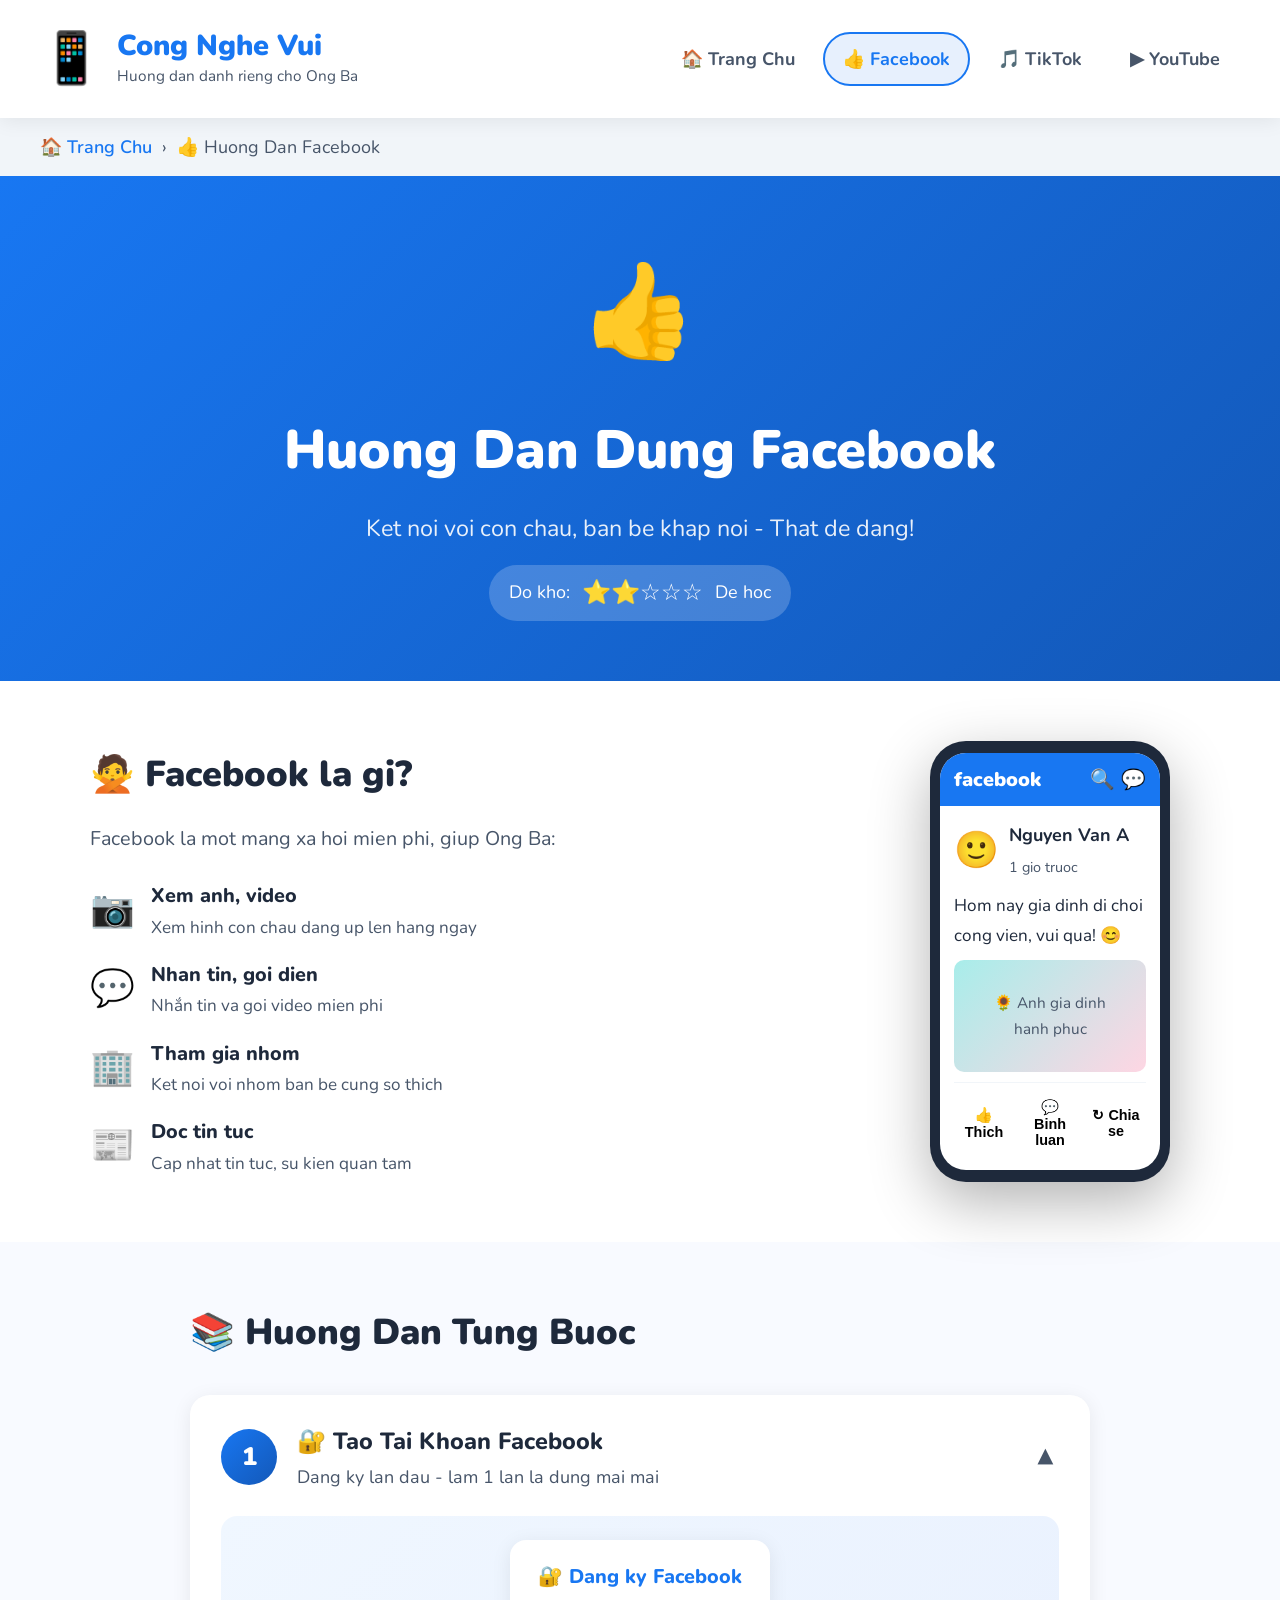
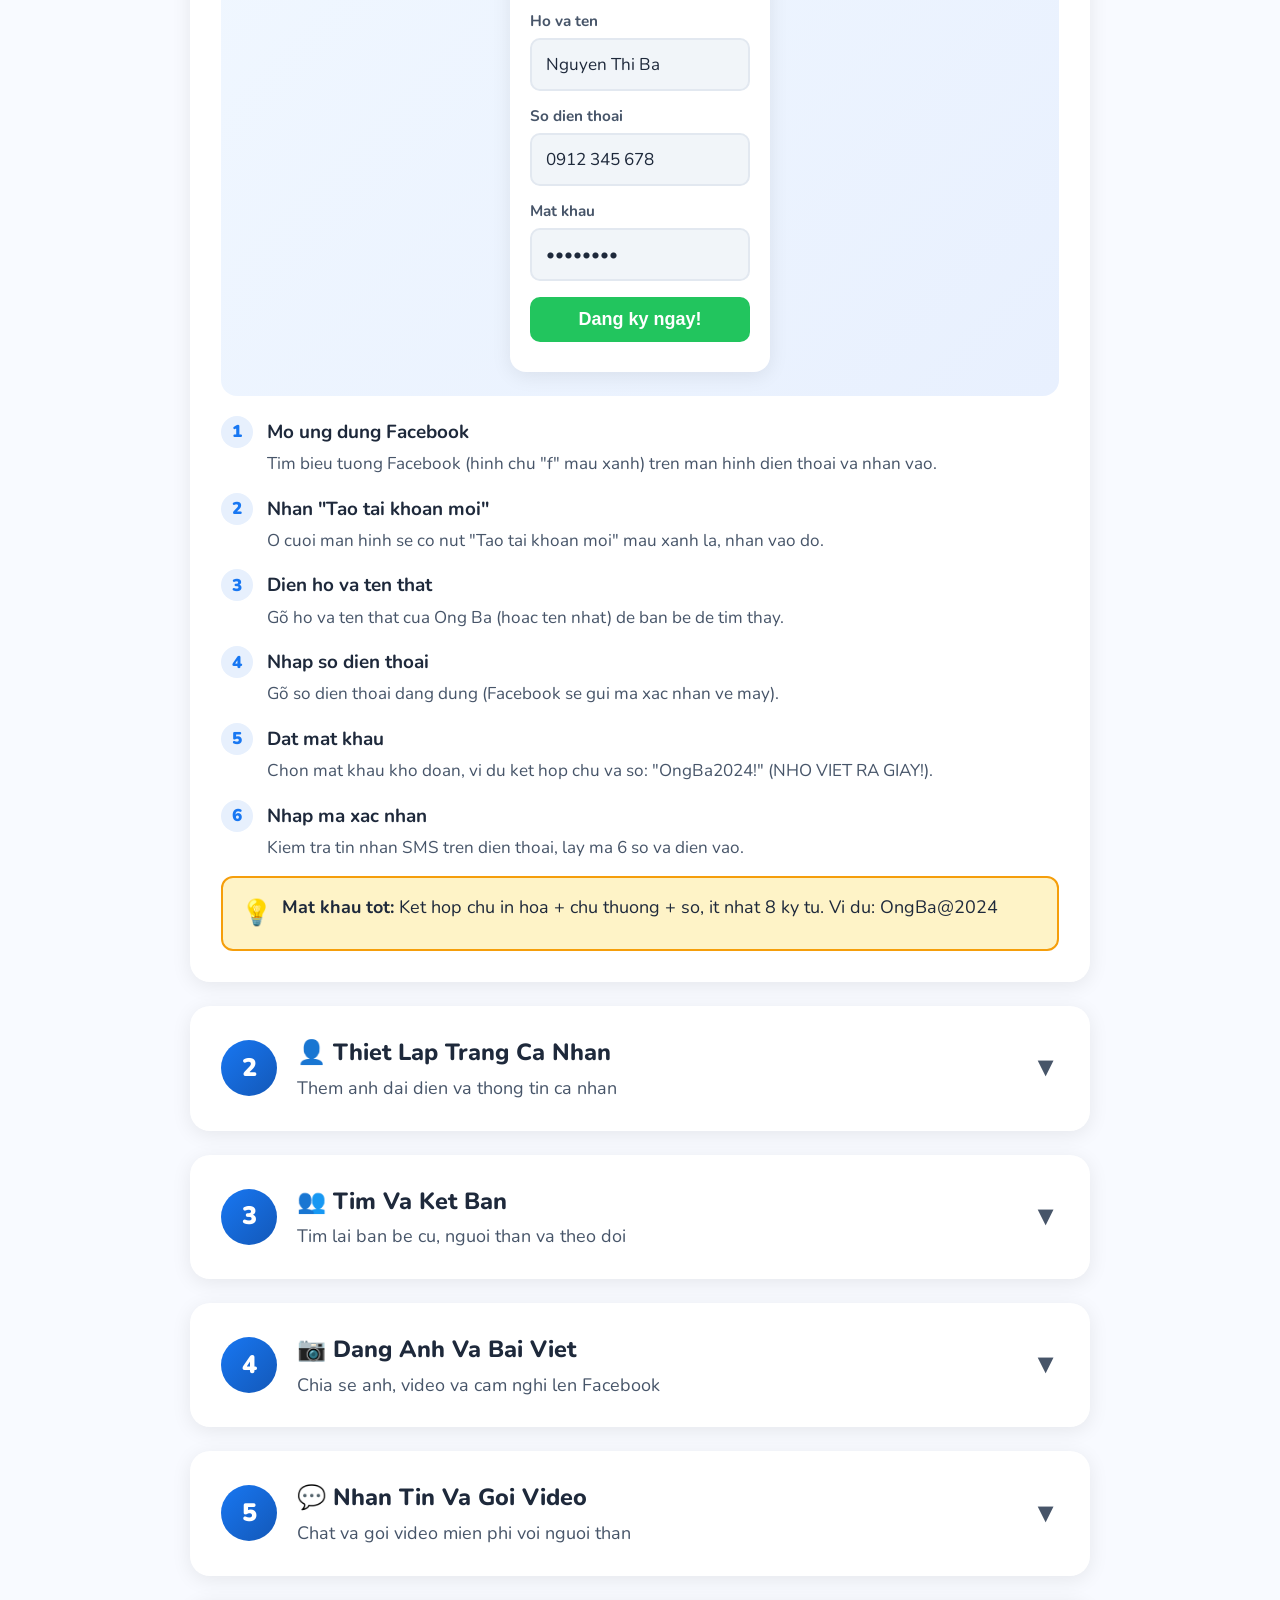
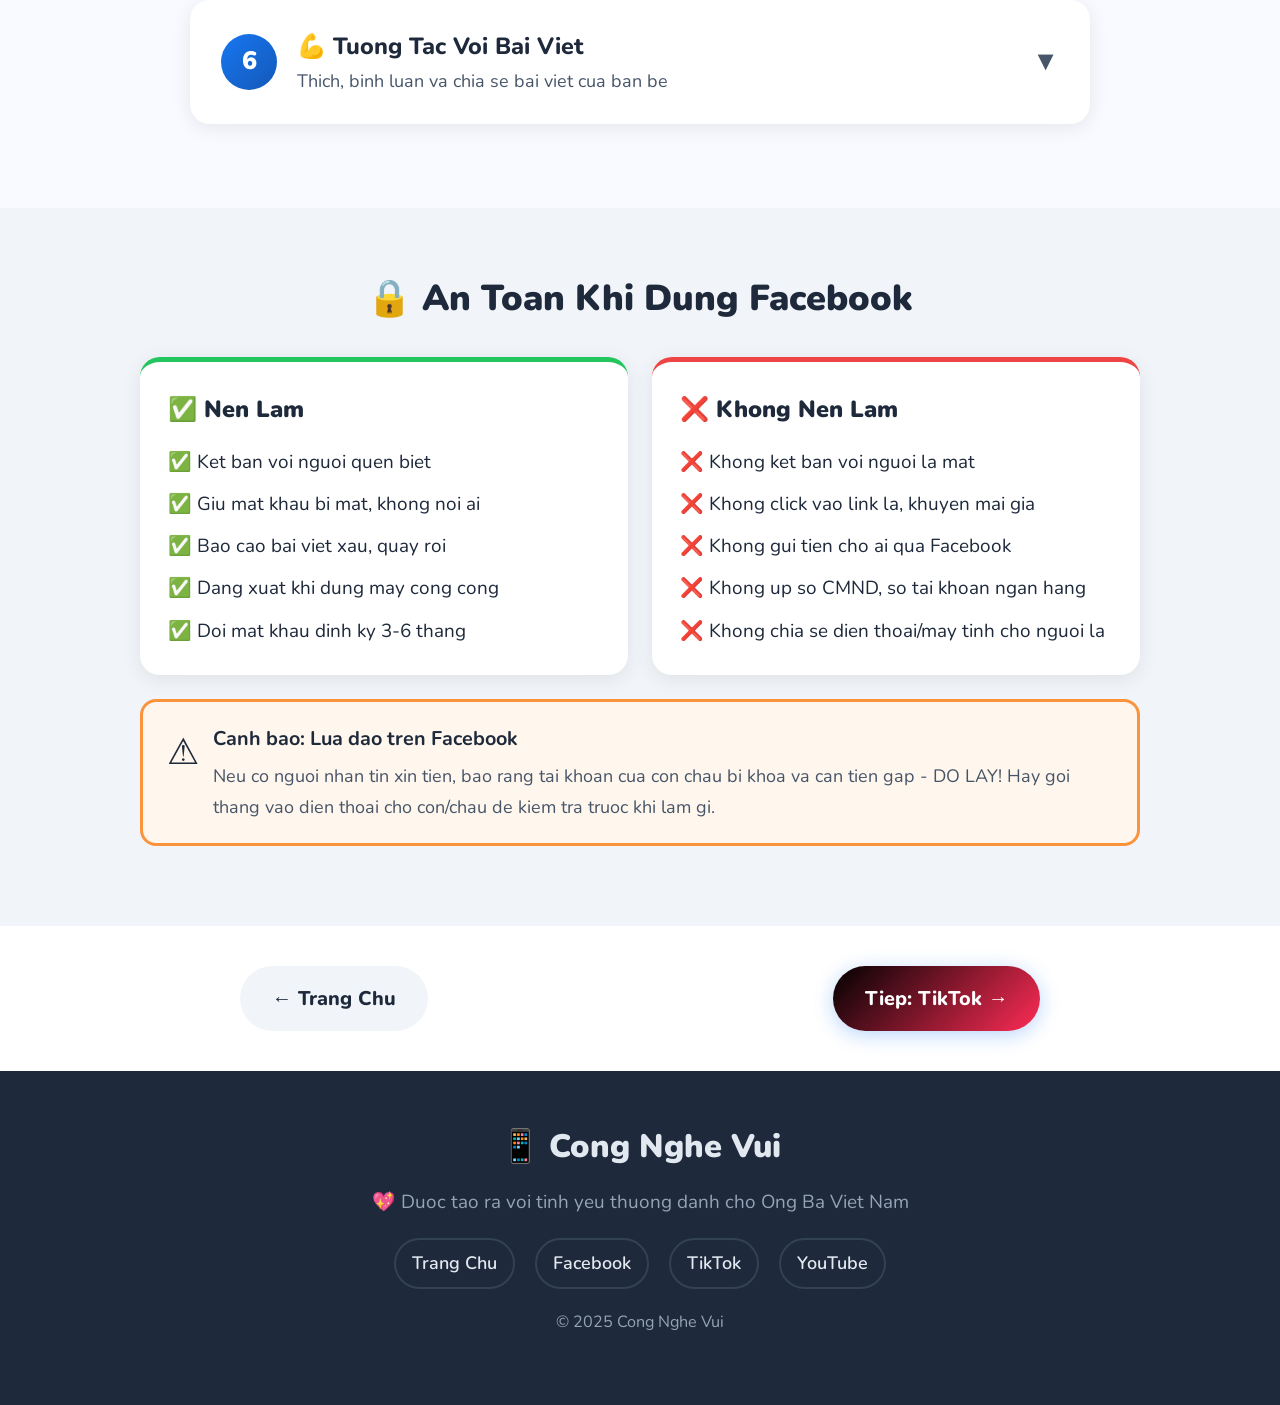
==== facebook.html @ 2bd1a971 "first commit" ====
﻿<!DOCTYPE html>
<html lang="vi">
<head>
    <meta charset="UTF-8">
    <meta name="viewport" content="width=device-width, initial-scale=1.0, maximum-scale=5.0"><meta name="theme-color" content="#1877f2"><meta name="apple-mobile-web-app-capable" content="yes"><meta name="apple-mobile-web-app-status-bar-style" content="default"><meta name="format-detection" content="telephone=no">
    <title>Huong Dan Facebook - Cong Nghe Vui</title>
    <link rel="stylesheet" href="css/style.css"><link rel="stylesheet" href="css/mobile.css">
    <link rel="stylesheet" href="css/facebook.css">
    <link href="https://fonts.googleapis.com/css2?family=Nunito:wght@400;600;700;800;900&display=swap" rel="stylesheet">
</head>
<body>
<header class="main-header">
    <div class="header-inner">
        <div class="logo-area">
            <span class="logo-icon">&#128241;</span>
            <div class="logo-text"><h1>Cong Nghe Vui</h1><p>Huong dan danh rieng cho Ong Ba</p></div>
        </div>
        <nav class="top-nav">
            <a href="index.html" class="nav-link">&#127968; Trang Chu</a>
            <a href="facebook.html" class="nav-link active nav-fb">&#128077; Facebook</a>
            <a href="tiktok.html" class="nav-link nav-tt">&#127925; TikTok</a>
            <a href="youtube.html" class="nav-link nav-yt">&#9654; YouTube</a>
        </nav>
    </div>
</header>

<div class="breadcrumb">
    <div class="breadcrumb-inner">
        <a href="index.html">&#127968; Trang Chu</a>
        <span>&#8250;</span>
        <span>&#128077; Huong Dan Facebook</span>
    </div>
</div>

<div class="page-header fb-header">
    <div class="page-header-inner">
        <span class="page-icon">&#128077;</span>
        <h1>Huong Dan Dung Facebook</h1>
        <p>Ket noi voi con chau, ban be khap noi - That de dang!</p>
        <div class="difficulty-bar">
            <span>Do kho:</span>
            <div class="stars">&#11088;&#11088;&#9734;&#9734;&#9734;</div>
            <span>De hoc</span>
        </div>
    </div>
</div>

<!-- FB INTRO -->
<section class="fb-intro">
    <div class="intro-inner">
        <div class="intro-text">
            <h2>&#128581; Facebook la gi?</h2>
            <p>Facebook la mot mang xa hoi mien phi, giup Ong Ba:</p>
            <div class="intro-benefits">
                <div class="benefit-item"><span>&#128247;</span><div><strong>Xem anh, video</strong><p>Xem hinh con chau dang up len hang ngay</p></div></div>
                <div class="benefit-item"><span>&#128172;</span><div><strong>Nhan tin, goi dien</strong><p>Nhắn tin va goi video mien phi</p></div></div>
                <div class="benefit-item"><span>&#127970;</span><div><strong>Tham gia nhom</strong><p>Ket noi voi nhom ban be cung so thich</p></div></div>
                <div class="benefit-item"><span>&#128240;</span><div><strong>Doc tin tuc</strong><p>Cap nhat tin tuc, su kien quan tam</p></div></div>
            </div>
        </div>
        <div class="intro-phone">
            <div class="fb-phone-demo">
                <div class="fb-screen">
                    <div class="fb-topbar"><span>facebook</span><span>&#128269; &#128172;</span></div>
                    <div class="fb-post">
                        <div class="fb-post-header">
                            <div class="fb-avatar">&#128578;</div>
                            <div><strong>Nguyen Van A</strong><br><small>1 gio truoc</small></div>
                        </div>
                        <p class="fb-post-text">Hom nay gia dinh di choi cong vien, vui qua! &#128522;</p>
                        <div class="fb-post-img">&#127803; Anh gia dinh hanh phuc</div>
                        <div class="fb-post-actions">
                            <button class="fb-like-btn" onclick="this.classList.toggle('liked')">&#128077; Thich</button>
                            <button class="fb-comment-btn">&#128172; Binh luan</button>
                            <button class="fb-share-btn">&#8635; Chia se</button>
                        </div>
                    </div>
                </div>
            </div>
        </div>
    </div>
</section>

<!-- STEPS -->
<section class="steps-section" style="background:#f8faff;">
    <div class="inner">
        <h2>&#128218; Huong Dan Tung Buoc</h2>

        <!-- STEP 1 -->
        <div class="step-block" id="fb-step-1">
            <div class="step-header">
                <div class="step-num-circle" style="background:linear-gradient(135deg,#1877f2,#1358b8)">1</div>
                <div class="step-header-text">
                    <strong>&#128272; Tao Tai Khoan Facebook</strong>
                    <span>Dang ky lan dau - lam 1 lan la dung mai mai</span>
                </div>
                <div class="step-toggle">&#9660;</div>
            </div>
            <div class="step-body">
                <div class="demo-area">
                    <div class="fb-form-demo">
                        <div class="form-demo-title">&#128272; Dang ky Facebook</div>
                        <div class="form-field-demo" id="demo-name">
                            <label>Ho va ten</label>
                            <div class="field-input" onclick="animateField('demo-name')">Nguyen Thi Ba</div>
                        </div>
                        <div class="form-field-demo" id="demo-phone">
                            <label>So dien thoai</label>
                            <div class="field-input" onclick="animateField('demo-phone')">0912 345 678</div>
                        </div>
                        <div class="form-field-demo" id="demo-pass">
                            <label>Mat khau</label>
                            <div class="field-input" onclick="animateField('demo-pass')">••••••••</div>
                        </div>
                        <button class="fb-register-btn" onclick="demoRegister()">Dang ky ngay!</button>
                        <div class="form-result" id="form-result"></div>
                    </div>
                </div>
                <div class="substep"><div class="substep-num">1</div><div class="substep-text"><strong>Mo ung dung Facebook</strong><span>Tim bieu tuong Facebook (hinh chu "f" mau xanh) tren man hinh dien thoai va nhan vao.</span></div></div>
                <div class="substep"><div class="substep-num">2</div><div class="substep-text"><strong>Nhan "Tao tai khoan moi"</strong><span>O cuoi man hinh se co nut "Tao tai khoan moi" mau xanh la, nhan vao do.</span></div></div>
                <div class="substep"><div class="substep-num">3</div><div class="substep-text"><strong>Dien ho va ten that</strong><span>Gõ ho va ten that cua Ong Ba (hoac ten nhat) de ban be de tim thay.</span></div></div>
                <div class="substep"><div class="substep-num">4</div><div class="substep-text"><strong>Nhap so dien thoai</strong><span>Gõ so dien thoai dang dung (Facebook se gui ma xac nhan ve may).</span></div></div>
                <div class="substep"><div class="substep-num">5</div><div class="substep-text"><strong>Dat mat khau</strong><span>Chon mat khau kho doan, vi du ket hop chu va so: "OngBa2024!" (NHO VIET RA GIAY!).</span></div></div>
                <div class="substep"><div class="substep-num">6</div><div class="substep-text"><strong>Nhap ma xac nhan</strong><span>Kiem tra tin nhan SMS tren dien thoai, lay ma 6 so va dien vao.</span></div></div>
                <div class="demo-tip"><div class="demo-tip-icon">&#128161;</div><div><strong>Mat khau tot:</strong> Ket hop chu in hoa + chu thuong + so, it nhat 8 ky tu. Vi du: OngBa@2024</div></div>
            </div>
        </div>

        <!-- STEP 2 -->
        <div class="step-block" id="fb-step-2">
            <div class="step-header">
                <div class="step-num-circle" style="background:linear-gradient(135deg,#1877f2,#1358b8)">2</div>
                <div class="step-header-text">
                    <strong>&#128100; Thiet Lap Trang Ca Nhan</strong>
                    <span>Them anh dai dien va thong tin ca nhan</span>
                </div>
                <div class="step-toggle">&#9660;</div>
            </div>
            <div class="step-body">
                <div class="demo-area">
                    <div class="profile-demo">
                        <div class="profile-cover">&#127803; Anh bia</div>
                        <div class="profile-avatar" onclick="demoAvatar()">
                            <div class="avatar-circle" id="avatar-circle">&#128100;</div>
                            <div class="avatar-edit">&#128247; Sua anh</div>
                        </div>
                        <div class="profile-name">Nguyen Thi Ba</div>
                        <div class="profile-info">Sai Gon, Viet Nam &#128205;</div>
                        <div class="profile-edit-btn" onclick="demoEditProfile()">&#9999; Chinh sua trang ca nhan</div>
                    </div>
                </div>
                <div class="substep"><div class="substep-num">1</div><div class="substep-text"><strong>Vao trang ca nhan</strong><span>Nhan vao anh dai dien nho o goc tren man hinh hoac nhan vao "Trang ca nhan".</span></div></div>
                <div class="substep"><div class="substep-num">2</div><div class="substep-text"><strong>Them anh dai dien</strong><span>Nhan vao vong tron anh o giua man hinh, chon "Chinh sua anh dai dien" roi chon anh de up len.</span></div></div>
                <div class="substep"><div class="substep-num">3</div><div class="substep-text"><strong>Dien thong tin ca nhan</strong><span>Nhan "Chinh sua trang ca nhan" de them: que quan, nghe nghiep, truong hoc.</span></div></div>
                <div class="substep"><div class="substep-num">4</div><div class="substep-text"><strong>Kiem tra thiet lap quyen rieng tu</strong><span>Dat cai dat "Ai co the xem bai viet" thanh "Ban be" de an toan hon.</span></div></div>
                <div class="demo-tip"><div class="demo-tip-icon">&#128247;</div><div><strong>Chon anh dep:</strong> Chup anh mat nhin thang, ro rang, khong bi mo. Anh chan dung (khuon mat ro) la tot nhat!</div></div>
            </div>
        </div>

        <!-- STEP 3 -->
        <div class="step-block" id="fb-step-3">
            <div class="step-header">
                <div class="step-num-circle" style="background:linear-gradient(135deg,#1877f2,#1358b8)">3</div>
                <div class="step-header-text">
                    <strong>&#128101; Tim Va Ket Ban</strong>
                    <span>Tim lai ban be cu, nguoi than va theo doi</span>
                </div>
                <div class="step-toggle">&#9660;</div>
            </div>
            <div class="step-body">
                <div class="demo-area">
                    <div class="search-demo">
                        <div class="search-demo-bar">
                            <span>&#128269;</span>
                            <input type="text" placeholder="Tim ban be..." id="search-demo-input" oninput="liveSearch(this.value)">
                        </div>
                        <div class="search-results" id="search-results"></div>
                    </div>
                </div>
                <div class="substep"><div class="substep-num">1</div><div class="substep-text"><strong>Nhan vao bieu tuong tim kiem</strong><span>Nhan vao bieu tuong kinh lup (&#128269;) o thanh phia tren hoac o cuoi man hinh.</span></div></div>
                <div class="substep"><div class="substep-num">2</div><div class="substep-text"><strong>Gõ ten nguoi muon tim</strong><span>Gõ ho ten day du cua nguoi muon ket ban. Vi du: "Nguyen Van An".</span></div></div>
                <div class="substep"><div class="substep-num">3</div><div class="substep-text"><strong>Chon dung nguoi</strong><span>Xem anh dai dien va thong tin de chac la dung nguoi, roi nhan vao ten ho.</span></div></div>
                <div class="substep"><div class="substep-num">4</div><div class="substep-text"><strong>Nhan "Them ban"</strong><span>Nhan vao nut "Them ban" mau xanh. Doi nguoi kia chap nhan la thanh ban!</span></div></div>
                <div class="demo-tip"><div class="demo-tip-icon">&#128101;</div><div><strong>Facebook tu dong goi y:</strong> Muc "Nhung nguoi ban co the biet" se goi y ban be chung. Ong Ba cu nhan "Them ban" cho nhung nguoi quen!</div></div>
            </div>
        </div>

        <!-- STEP 4 -->
        <div class="step-block" id="fb-step-4">
            <div class="step-header">
                <div class="step-num-circle" style="background:linear-gradient(135deg,#1877f2,#1358b8)">4</div>
                <div class="step-header-text">
                    <strong>&#128247; Dang Anh Va Bai Viet</strong>
                    <span>Chia se anh, video va cam nghi len Facebook</span>
                </div>
                <div class="step-toggle">&#9660;</div>
            </div>
            <div class="step-body">
                <div class="demo-area">
                    <div class="post-demo-area">
                        <div class="post-input-demo">
                            <div class="poster-avatar">&#128578;</div>
                            <input type="text" placeholder="Ong Ba dang nghi gi?" id="post-input" style="flex:1;border:2px solid #e2e8f0;border-radius:30px;padding:12px 20px;font-size:1rem;font-family:inherit">
                        </div>
                        <div class="post-options">
                            <button class="post-opt photo-opt" onclick="demoPhoto()">&#128247; Anh/Video</button>
                            <button class="post-opt feeling-opt" onclick="demoFeeling()">&#128512; Cam xuc</button>
                        </div>
                        <button class="post-submit-btn" onclick="demoPost()">&#128228; Dang Bai</button>
                        <div id="post-demo-result"></div>
                    </div>
                </div>
                <div class="substep"><div class="substep-num">1</div><div class="substep-text"><strong>Nhan vao o "Dang nghi gi?"</strong><span>O trang chu Facebook, co o tron o tren cung, nhan vao do de tao bai viet.</span></div></div>
                <div class="substep"><div class="substep-num">2</div><div class="substep-text"><strong>Viet noi dung</strong><span>Gõ nhung gi muon chia se: cam nhan, cau hoi, loi chuc mung...</span></div></div>
                <div class="substep"><div class="substep-num">3</div><div class="substep-text"><strong>Them anh (tuy chon)</strong><span>Nhan vao bieu tuong may anh xanh la de chon anh tu thu vien dien thoai.</span></div></div>
                <div class="substep"><div class="substep-num">4</div><div class="substep-text"><strong>Chon "Chia se voi..."</strong><span>Chon "Ban be" de moi chi ban be thay, hoac "Cong khai" de tat ca moi nguoi thay.</span></div></div>
                <div class="substep"><div class="substep-num">5</div><div class="substep-text"><strong>Nhan "Dang"</strong><span>Nhan nut "Dang" mau xanh la. Bai viet se hien len tran cua Ong Ba va ban be!</span></div></div>
                <div class="demo-tip"><div class="demo-tip-icon">&#128161;</div><div><strong>Meo hay:</strong> Ong Ba co the them cam xuc (vui, hanh phuc, buon...) de bai viet them sinh dong. Nhan vao mat cuoi (&#128512;) de chon!</div></div>
            </div>
        </div>

        <!-- STEP 5 -->
        <div class="step-block" id="fb-step-5">
            <div class="step-header">
                <div class="step-num-circle" style="background:linear-gradient(135deg,#1877f2,#1358b8)">5</div>
                <div class="step-header-text">
                    <strong>&#128172; Nhan Tin Va Goi Video</strong>
                    <span>Chat va goi video mien phi voi nguoi than</span>
                </div>
                <div class="step-toggle">&#9660;</div>
            </div>
            <div class="step-body">
                <div class="demo-area">
                    <div class="messenger-demo">
                        <div class="msg-header">&#128172; Messenger</div>
                        <div class="msg-list">
                            <div class="msg-item" onclick="openChat()">
                                <div class="msg-avatar">&#128578;</div>
                                <div class="msg-info"><strong>Con gai - Lan</strong><span>Xin chao Ba oi!</span></div>
                                <div class="msg-badge">1</div>
                            </div>
                            <div class="msg-item" onclick="openChat()">
                                <div class="msg-avatar">&#128526;</div>
                                <div class="msg-info"><strong>Chau - Minh</strong><span>Chau cam on Ba!</span></div>
                            </div>
                        </div>
                        <div class="chat-demo" id="chat-demo" style="display:none">
                            <div class="chat-header">
                                <button onclick="closeChat()" style="background:none;border:none;font-size:1.2rem;cursor:pointer">&#8592;</button>
                                <strong>Con gai - Lan</strong>
                                <div class="chat-actions">
                                    <button onclick="showCallAnim()" title="Goi thoai">&#128222;</button>
                                    <button onclick="showVideoCallAnim()" title="Goi video">&#128249;</button>
                                </div>
                            </div>
                            <div class="chat-messages" id="chat-msgs">
                                <div class="bubble incoming">Con chao Ba! Ba khoe khong? &#128522;</div>
                                <div class="bubble outgoing">Ba khoe lam, con co! &#128077;</div>
                            </div>
                            <div class="chat-input">
                                <input type="text" placeholder="Nhan tin..." id="chat-input-box">
                                <button onclick="sendMsg()" class="send-btn">&#128228;</button>
                            </div>
                        </div>
                        <div class="call-overlay" id="call-overlay" style="display:none">
                            <div class="call-anim-circle"></div>
                            <div class="caller-name">Con gai - Lan</div>
                            <div class="call-status" id="call-status">Dang goi...</div>
                            <button onclick="endCall()" class="end-call-btn">&#128222; Ket thuc</button>
                        </div>
                    </div>
                </div>
                <div class="substep"><div class="substep-num">1</div><div class="substep-text"><strong>Mo Messenger</strong><span>Nhan vao bieu tuong tin nhan (hinh bong bong) tren Facebook hoac mo app Messenger.</span></div></div>
                <div class="substep"><div class="substep-num">2</div><div class="substep-text"><strong>Chon nguoi can nhan tin</strong><span>Tim ten nguoi muon nhan tin trong danh sach roi nhan vao.</span></div></div>
                <div class="substep"><div class="substep-num">3</div><div class="substep-text"><strong>Gõ va gui tin nhan</strong><span>Nhan vao o "Nhan tin..." o duoi man hinh, gõ noi dung roi nhan nut gui (bieu tuong may bay giay).</span></div></div>
                <div class="substep"><div class="substep-num">4</div><div class="substep-text"><strong>Goi video</strong><span>Nhan vao bieu tuong may quay phim (&#128249;) o goc tren phai de bat dau cuoc goi video mien phi!</span></div></div>
                <div class="demo-tip"><div class="demo-tip-icon">&#128249;</div><div><strong>Goi video mien phi:</strong> Goi video qua Facebook/Messenger khong ton tien cuoc goi, chi can co wifi la duoc!</div></div>
            </div>
        </div>

        <!-- STEP 6 -->
        <div class="step-block" id="fb-step-6">
            <div class="step-header">
                <div class="step-num-circle" style="background:linear-gradient(135deg,#1877f2,#1358b8)">6</div>
                <div class="step-header-text">
                    <strong>&#128170; Tuong Tac Voi Bai Viet</strong>
                    <span>Thich, binh luan va chia se bai viet cua ban be</span>
                </div>
                <div class="step-toggle">&#9660;</div>
            </div>
            <div class="step-body">
                <div class="demo-area">
                    <div class="reaction-demo">
                        <div class="demo-post-card">
                            <div class="demo-post-header"><div class="dp-avatar">&#128578;</div><div><strong>Nguyen Van An</strong><br><small>Hom nay</small></div></div>
                            <p class="dp-text">Hom nay ba di tham vuon, hoa no dep qua! &#127803;&#127803;</p>
                            <div class="dp-actions">
                                <button class="dp-like" onclick="toggleLike(this)">&#128077; Thich</button>
                                <button class="dp-comment" onclick="showCommentBox()">&#128172; Binh luan</button>
                                <button class="dp-share">&#8635; Chia se</button>
                            </div>
                            <div class="comment-box" id="comment-box" style="display:none">
                                <input type="text" placeholder="Viet binh luan..." id="comment-input" style="flex:1;border:2px solid #e2e8f0;border-radius:20px;padding:8px 16px;font-size:0.95rem;width:100%;font-family:inherit">
                                <button onclick="submitComment()" style="margin-top:8px;background:#1877f2;color:white;border:none;padding:8px 20px;border-radius:20px;font-weight:700;cursor:pointer">Gui</button>
                                <div id="comment-result"></div>
                            </div>
                        </div>
                        <div class="reaction-btns">
                            <span>Nhan va giu nut Thich de chon cam xuc:</span>
                            <div class="reaction-list">
                                <button class="react-btn" onclick="showReact('&#128077; Thich')">&#128077;</button>
                                <button class="react-btn" onclick="showReact('&#10084; Yeu thich')">&#10084;</button>
                                <button class="react-btn" onclick="showReact('&#128514; Ha ha')">&#128514;</button>
                                <button class="react-btn" onclick="showReact('&#128562; Ngac nhien')">&#128562;</button>
                                <button class="react-btn" onclick="showReact('&#128532; Buon')">&#128532;</button>
                                <button class="react-btn" onclick="showReact('&#128544; Phan no')">&#128544;</button>
                            </div>
                            <div id="react-result"></div>
                        </div>
                    </div>
                </div>
                <div class="substep"><div class="substep-num">1</div><div class="substep-text"><strong>Nhan "Thich"</strong><span>Nhan vao nut "Thich" (&#128077;) o duoi bai viet de bay to cam xuc. Bai viet se hien them luot thich.</span></div></div>
                <div class="substep"><div class="substep-num">2</div><div class="substep-text"><strong>Nhan va giu de chon cam xuc</strong><span>Nhan VA GIU nut "Thich" khoang 1 giay, se hien 6 cam xuc de chon: Thich, Yeu, Ha ha, Ngac nhien, Buon, Phan no.</span></div></div>
                <div class="substep"><div class="substep-num">3</div><div class="substep-text"><strong>Viet binh luan</strong><span>Nhan vao "Binh luan" de viet suy nghi cua Ong Ba ve bai viet do.</span></div></div>
                <div class="substep"><div class="substep-num">4</div><div class="substep-text"><strong>Chia se bai viet</strong><span>Nhan "Chia se" de dang lai bai viet cua ban be len trang ca nhan cua Ong Ba.</span></div></div>
                <div class="demo-tip"><div class="demo-tip-icon">&#128161;</div><div><strong>Meo:</strong> Ong Ba co the dung bieu tuong cam xuc (&#128512;&#127802;&#128149;) thay vi gõ nhieu chu. Nhan vao bieu tuong mat cuoi ben cai o binh luan de chon!</div></div>
            </div>
        </div>

    </div>
</section>

<!-- SAFETY SECTION -->
<section class="safety-section">
    <div class="safety-inner">
        <h2>&#128274; An Toan Khi Dung Facebook</h2>
        <div class="safety-grid">
            <div class="safety-card good">
                <div class="safety-title">&#9989; Nen Lam</div>
                <ul>
                    <li>&#9989; Ket ban voi nguoi quen biet</li>
                    <li>&#9989; Giu mat khau bi mat, khong noi ai</li>
                    <li>&#9989; Bao cao bai viet xau, quay roi</li>
                    <li>&#9989; Dang xuat khi dung may cong cong</li>
                    <li>&#9989; Doi mat khau dinh ky 3-6 thang</li>
                </ul>
            </div>
            <div class="safety-card bad">
                <div class="safety-title">&#10060; Khong Nen Lam</div>
                <ul>
                    <li>&#10060; Khong ket ban voi nguoi la mat</li>
                    <li>&#10060; Khong click vao link la, khuyen mai gia</li>
                    <li>&#10060; Khong gui tien cho ai qua Facebook</li>
                    <li>&#10060; Khong up so CMND, so tai khoan ngan hang</li>
                    <li>&#10060; Khong chia se dien thoai/may tinh cho nguoi la</li>
                </ul>
            </div>
        </div>
        <div class="warn-box">
            <div class="warn-icon">&#9888;</div>
            <div class="warn-text">
                <strong>Canh bao: Lua dao tren Facebook</strong>
                <p>Neu co nguoi nhan tin xin tien, bao rang tai khoan cua con chau bi khoa va can tien gap - DO LAY! Hay goi thang vao dien thoai cho con/chau de kiem tra truoc khi lam gi.</p>
            </div>
        </div>
    </div>
</section>

<!-- NAVIGATION -->
<section class="nav-section">
    <div class="nav-section-inner">
        <a href="index.html" class="nav-prev">&#8592; Trang Chu</a>
        <a href="tiktok.html" class="nav-next tt-next">Tiep: TikTok &#8594;</a>
    </div>
</section>

<footer class="main-footer">
    <div class="footer-inner">
        <div class="footer-logo">&#128241; Cong Nghe Vui</div>
        <p>&#128150; Duoc tao ra voi tinh yeu thuong danh cho Ong Ba Viet Nam</p>
        <div class="footer-links">
            <a href="index.html">Trang Chu</a>
            <a href="facebook.html">Facebook</a>
            <a href="tiktok.html">TikTok</a>
            <a href="youtube.html">YouTube</a>
        </div>
        <p class="copy">&#169; 2025 Cong Nghe Vui</p>
    </div>
</footer>

<div class="back-to-top" onclick="window.scrollTo({top:0,behavior:'smooth'})" id="backTop">&#8679; Len Dau</div>

<script src="js/main.js"></script>
<script src="js/facebook.js"></script><script src="js/mobile.js"></script>
</body>
</html>
---- css/style.css ----
﻿/* ============================================
   CONG NGHE VUI - STYLE.CSS
   Font lon, don gian, than thien nguoi lon tuoi
   ============================================ */

*, *::before, *::after { box-sizing: border-box; margin: 0; padding: 0; }

:root {
  --fb: #1877f2; --fb-light: #e7f0fd; --fb-dark: #1358b8;
  --tt: #010101; --tt-pink: #fe2c55; --tt-light: #fff0f3; --tt-cyan: #25f4ee;
  --yt: #ff0000; --yt-light: #fff0f0; --yt-dark: #cc0000;
  --green: #22c55e; --orange: #f97316; --purple: #8b5cf6;
  --bg: #f8faff; --white: #ffffff; --gray: #f1f5f9;
  --text: #1e293b; --text2: #475569; --text3: #94a3b8;
  --radius: 20px; --radius-lg: 32px;
  --shadow: 0 4px 20px rgba(0,0,0,0.08);
  --shadow-lg: 0 8px 40px rgba(0,0,0,0.15);
  --transition: all 0.3s cubic-bezier(0.4,0,0.2,1);
}

html { scroll-behavior: smooth; font-size: 18px; }

body {
  font-family: 'Nunito', 'Segoe UI', Arial, sans-serif;
  background: var(--bg);
  color: var(--text);
  line-height: 1.7;
  overflow-x: hidden;
}

/* ===== SCROLLBAR ===== */
::-webkit-scrollbar { width: 10px; }
::-webkit-scrollbar-track { background: #f1f5f9; }
::-webkit-scrollbar-thumb { background: #94a3b8; border-radius: 5px; }

/* ===== HEADER ===== */
.main-header {
  background: var(--white);
  box-shadow: 0 2px 20px rgba(0,0,0,0.08);
  position: sticky; top: 0; z-index: 100;
  padding: 0 24px;
}
.header-inner {
  max-width: 1200px; margin: 0 auto;
  display: flex; align-items: center; justify-content: space-between;
  padding: 16px 0;
}
.logo-area { display: flex; align-items: center; gap: 14px; }
.logo-icon { font-size: 2.8rem; }
.logo-text h1 { font-size: 1.6rem; font-weight: 900; color: var(--fb); line-height: 1.2; }
.logo-text p { font-size: 0.85rem; color: var(--text2); }
.top-nav { display: flex; gap: 8px; flex-wrap: wrap; }
.nav-link {
  padding: 10px 18px; border-radius: 50px; font-size: 1rem;
  font-weight: 700; text-decoration: none; color: var(--text2);
  transition: var(--transition); white-space: nowrap;
  border: 2px solid transparent;
}
.nav-link:hover, .nav-link.active {
  background: var(--fb-light); color: var(--fb); border-color: var(--fb);
}
.nav-fb:hover { background: var(--fb-light); color: var(--fb); border-color: var(--fb); }
.nav-tt:hover { background: var(--tt-light); color: var(--tt-pink); border-color: var(--tt-pink); }
.nav-yt:hover { background: var(--yt-light); color: var(--yt); border-color: var(--yt); }

/* ===== HERO ===== */
.hero {
  max-width: 1200px; margin: 0 auto;
  padding: 80px 24px 60px;
  display: flex; align-items: center; gap: 60px;
}
.hero-content { flex: 1; }
.hero-badge {
  display: inline-block;
  background: linear-gradient(135deg, #fef3c7, #fde68a);
  color: #92400e; padding: 8px 20px; border-radius: 50px;
  font-size: 1.1rem; font-weight: 700; margin-bottom: 20px;
}
.hero-title {
  font-size: 3.2rem; font-weight: 900; line-height: 1.2;
  color: var(--text); margin-bottom: 20px;
}
.hero-title .highlight {
  background: linear-gradient(135deg, var(--fb), #5b21b6);
  -webkit-background-clip: text; -webkit-text-fill-color: transparent;
  background-clip: text;
}
.hero-desc { font-size: 1.25rem; color: var(--text2); margin-bottom: 36px; line-height: 1.8; }
.hero-buttons { display: flex; gap: 16px; flex-wrap: wrap; }
.btn-primary {
  padding: 18px 36px; background: linear-gradient(135deg, var(--fb), #5b21b6);
  color: var(--white); border-radius: 50px; text-decoration: none;
  font-size: 1.2rem; font-weight: 800; transition: var(--transition);
  box-shadow: 0 4px 20px rgba(24,119,242,0.4); display: inline-block;
}
.btn-primary:hover { transform: translateY(-3px); box-shadow: 0 8px 30px rgba(24,119,242,0.5); }
.btn-secondary {
  padding: 18px 36px; background: var(--white); color: var(--fb);
  border: 3px solid var(--fb); border-radius: 50px; text-decoration: none;
  font-size: 1.2rem; font-weight: 800; transition: var(--transition); display: inline-block;
}
.btn-secondary:hover { background: var(--fb-light); transform: translateY(-3px); }

/* ===== PHONE MOCKUP ===== */
.hero-visual { position: relative; flex: 0 0 auto; }
.phone-mockup {
  width: 240px; height: 480px;
  background: #1e293b; border-radius: 40px;
  padding: 16px 12px; position: relative;
  box-shadow: 0 20px 60px rgba(0,0,0,0.3);
  animation: phone-float 3s ease-in-out infinite;
}
@keyframes phone-float {
  0%,100% { transform: translateY(0); }
  50% { transform: translateY(-15px); }
}
.phone-notch {
  width: 80px; height: 20px; background: #1e293b;
  border-radius: 0 0 15px 15px; margin: 0 auto 8px;
}
.phone-screen {
  background: linear-gradient(160deg, #e0f2fe, #f0fdf4);
  border-radius: 28px; height: calc(100% - 36px);
  padding: 20px 10px; display: flex; flex-direction: column;
  align-items: center; justify-content: center; gap: 16px;
}
.phone-apps { display: flex; flex-direction: column; gap: 10px; width: 100%; }
.papp {
  display: flex; align-items: center; gap: 10px;
  padding: 12px 14px; border-radius: 14px; font-size: 1rem;
  font-weight: 700; color: var(--white); cursor: pointer;
  transition: var(--transition); animation: app-pulse 2s ease-in-out infinite;
}
.papp:nth-child(2) { animation-delay: 0.3s; }
.papp:nth-child(3) { animation-delay: 0.6s; }
@keyframes app-pulse {
  0%,100% { transform: scale(1); }
  50% { transform: scale(1.04); }
}
.fb-app { background: var(--fb); }
.tt-app { background: linear-gradient(135deg, #010101, #fe2c55); }
.yt-app { background: var(--yt); }
.phone-hint { font-size: 0.9rem; color: var(--text2); font-weight: 700; text-align: center; }

/* floating emojis */
.float-emoji {
  position: absolute; font-size: 2rem;
  animation: float-bounce 2.5s ease-in-out infinite;
}
.fe1 { top: -20px; left: -30px; animation-delay: 0s; }
.fe2 { top: 40px; right: -35px; animation-delay: 0.5s; }
.fe3 { bottom: 60px; right: -40px; animation-delay: 1s; }
.fe4 { bottom: -10px; left: -25px; animation-delay: 1.5s; }
@keyframes float-bounce {
  0%,100% { transform: translateY(0) rotate(0deg); }
  50% { transform: translateY(-12px) rotate(10deg); }
}

/* ===== SECTION HEADER ===== */
.section-header { text-align: center; margin-bottom: 48px; }
.section-header h2 { font-size: 2.4rem; font-weight: 900; margin-bottom: 10px; }
.section-header p { font-size: 1.2rem; color: var(--text2); }

/* ===== APPS SECTION ===== */
.apps-section { padding: 80px 24px; background: var(--white); }
.apps-grid {
  max-width: 1200px; margin: 0 auto;
  display: grid; grid-template-columns: repeat(3, 1fr); gap: 32px;
}
.app-card {
  background: var(--white); border-radius: var(--radius-lg);
  padding: 32px; text-decoration: none; color: var(--text);
  border: 3px solid transparent; transition: var(--transition);
  box-shadow: var(--shadow); position: relative; overflow: hidden;
  display: flex; flex-direction: column; gap: 16px;
}
.app-card::before {
  content: ''; position: absolute; top: 0; left: 0; right: 0; height: 6px;
}
.card-fb::before { background: linear-gradient(90deg, var(--fb), #5b21b6); }
.card-tt::before { background: linear-gradient(90deg, var(--tt-pink), var(--tt-cyan)); }
.card-yt::before { background: linear-gradient(90deg, var(--yt), #ff9500); }
.card-fb:hover { border-color: var(--fb); transform: translateY(-8px); box-shadow: var(--shadow-lg); }
.card-tt:hover { border-color: var(--tt-pink); transform: translateY(-8px); box-shadow: var(--shadow-lg); }
.card-yt:hover { border-color: var(--yt); transform: translateY(-8px); box-shadow: var(--shadow-lg); }
.card-ribbon {
  position: absolute; top: 20px; right: -30px;
  background: var(--orange); color: white; font-size: 0.8rem; font-weight: 800;
  padding: 5px 40px; transform: rotate(45deg); transform-origin: center;
}
.card-icon-wrap {
  width: 80px; height: 80px; border-radius: 22px;
  display: flex; align-items: center; justify-content: center;
  font-size: 2.5rem; margin-top: 8px;
}
.fb-wrap { background: var(--fb-light); }
.tt-wrap { background: var(--tt-light); }
.yt-wrap { background: var(--yt-light); }
.app-card h3 { font-size: 1.8rem; font-weight: 900; }
.app-card p { color: var(--text2); font-size: 1.05rem; line-height: 1.7; }
.app-card ul { list-style: none; display: flex; flex-direction: column; gap: 6px; }
.app-card li { font-size: 1rem; font-weight: 600; }
.card-cta {
  margin-top: auto; padding: 14px 24px; border-radius: 50px;
  font-size: 1.1rem; font-weight: 800; text-align: center;
  transition: var(--transition);
}
.fb-cta { background: var(--fb-light); color: var(--fb); }
.tt-cta { background: var(--tt-light); color: var(--tt-pink); }
.yt-cta { background: var(--yt-light); color: var(--yt); }
.app-card:hover .card-cta { opacity: 0.85; transform: scale(1.02); }

/* ===== TIPS SECTION ===== */
.tips-section { padding: 80px 24px; background: var(--bg); }
.tips-grid {
  max-width: 1200px; margin: 0 auto;
  display: grid; grid-template-columns: repeat(3,1fr); gap: 28px;
}
.tip-card {
  background: var(--white); border-radius: var(--radius);
  padding: 32px; box-shadow: var(--shadow);
  transition: var(--transition);
}
.tip-card:hover { transform: translateY(-5px); box-shadow: var(--shadow-lg); }
.tip-icon-big { font-size: 3rem; margin-bottom: 16px; }
.tip-card h3 { font-size: 1.5rem; font-weight: 800; margin-bottom: 16px; }
.tip-card ul { list-style: none; display: flex; flex-direction: column; gap: 10px; }
.tip-card li { font-size: 1.05rem; line-height: 1.6; }

/* gestures */
.gestures { display: flex; gap: 12px; justify-content: space-around; margin-top: 8px; }
.gest-item { text-align: center; flex: 1; }
.gest-demo {
  width: 60px; height: 70px; background: var(--gray);
  border-radius: 12px; display: flex; align-items: center;
  justify-content: center; margin: 0 auto 8px; overflow: hidden; position: relative;
}
.gest-hand { font-size: 1.8rem; display: block; }
.tap-demo .gest-hand { animation: tap-anim 1.5s ease-in-out infinite; }
.swipe-demo .gest-hand { animation: swipe-anim 1.5s ease-in-out infinite; }
.pinch-demo .gest-hand { animation: pinch-anim 1.5s ease-in-out infinite; }
@keyframes tap-anim {
  0%,100% { transform: scale(1) translateY(0); }
  40% { transform: scale(0.85) translateY(5px); }
  60% { transform: scale(0.85) translateY(5px); }
}
@keyframes swipe-anim {
  0% { transform: translateY(15px); opacity: 0.5; }
  50% { transform: translateY(-15px); opacity: 1; }
  100% { transform: translateY(15px); opacity: 0.5; }
}
@keyframes pinch-anim {
  0%,100% { transform: scale(0.7); }
  50% { transform: scale(1.2); }
}
.gest-item p { font-size: 0.85rem; font-weight: 600; line-height: 1.4; }

/* ===== QUICK SECTION ===== */
.quick-section { padding: 80px 24px; background: var(--white); }
.quick-grid {
  max-width: 1000px; margin: 0 auto;
  display: grid; grid-template-columns: repeat(6,1fr); gap: 16px;
}
.quick-item {
  background: var(--gray); border-radius: var(--radius);
  padding: 24px 10px; text-align: center; cursor: pointer;
  transition: var(--transition); border: 3px solid transparent;
}
.quick-item:hover {
  background: var(--fb-light); border-color: var(--fb);
  transform: translateY(-5px); box-shadow: var(--shadow);
}
.qi-icon { font-size: 2.5rem; margin-bottom: 10px; }
.quick-item p { font-size: 0.95rem; font-weight: 700; color: var(--text2); }

/* ===== MODAL ===== */
.modal-bg {
  position: fixed; inset: 0; background: rgba(0,0,0,0.6);
  z-index: 1000; display: none; align-items: center; justify-content: center;
  padding: 24px; backdrop-filter: blur(4px);
}
.modal-bg.open { display: flex; animation: fade-in 0.2s ease; }
@keyframes fade-in { from { opacity: 0; } to { opacity: 1; } }
.modal-box {
  background: var(--white); border-radius: var(--radius-lg);
  padding: 40px; max-width: 560px; width: 100%;
  max-height: 90vh; overflow-y: auto; position: relative;
  animation: modal-slide 0.3s cubic-bezier(0.4,0,0.2,1);
}
@keyframes modal-slide {
  from { transform: translateY(40px); opacity: 0; }
  to { transform: translateY(0); opacity: 1; }
}
.modal-close-btn {
  position: absolute; top: 16px; right: 16px;
  background: var(--gray); border: none; border-radius: 50px;
  padding: 10px 18px; font-size: 1rem; font-weight: 700;
  cursor: pointer; color: var(--text); transition: var(--transition);
}
.modal-close-btn:hover { background: #fee2e2; color: #dc2626; }
.modal-title { font-size: 2rem; font-weight: 900; margin-bottom: 20px; }
.modal-step {
  display: flex; gap: 16px; align-items: flex-start;
  background: var(--gray); border-radius: 16px; padding: 16px; margin-bottom: 12px;
}
.step-num {
  min-width: 44px; height: 44px; background: var(--fb);
  color: white; border-radius: 50%; display: flex;
  align-items: center; justify-content: center; font-size: 1.2rem; font-weight: 900;
}
.step-text { flex: 1; }
.step-text strong { font-size: 1.1rem; display: block; margin-bottom: 4px; }
.step-text span { font-size: 1rem; color: var(--text2); }

/* ===== FOOTER ===== */
.main-footer { background: #1e293b; color: #e2e8f0; padding: 48px 24px; }
.footer-inner { max-width: 1200px; margin: 0 auto; text-align: center; }
.footer-logo { font-size: 1.8rem; font-weight: 900; margin-bottom: 12px; }
.main-footer p { font-size: 1.05rem; margin-bottom: 20px; color: #94a3b8; }
.footer-links { display: flex; gap: 20px; justify-content: center; flex-wrap: wrap; margin-bottom: 20px; }
.footer-links a {
  color: #e2e8f0; text-decoration: none; font-size: 1rem; font-weight: 600;
  padding: 8px 16px; border-radius: 50px; border: 2px solid #334155;
  transition: var(--transition);
}
.footer-links a:hover { border-color: var(--fb); color: var(--fb); }
.copy { font-size: 0.9rem !important; }

/* ===== BACK TO TOP ===== */
.back-to-top {
  position: fixed; bottom: 28px; right: 28px;
  background: var(--fb); color: white; padding: 14px 20px;
  border-radius: 50px; font-size: 1rem; font-weight: 800;
  cursor: pointer; box-shadow: var(--shadow-lg);
  transition: var(--transition); opacity: 0; pointer-events: none;
  z-index: 99;
}
.back-to-top.show { opacity: 1; pointer-events: all; }
.back-to-top:hover { transform: translateY(-4px); }

/* ===== PAGE HEADER (for sub pages) ===== */
.page-header {
  background: linear-gradient(135deg, var(--fb), #5b21b6);
  color: var(--white); padding: 60px 24px;
  text-align: center;
}
.page-header.fb-header { background: linear-gradient(135deg, var(--fb), #1358b8); }
.page-header.tt-header { background: linear-gradient(135deg, #010101, var(--tt-pink)); }
.page-header.yt-header { background: linear-gradient(135deg, var(--yt-dark), #ff9500); }
.page-header-inner { max-width: 800px; margin: 0 auto; }
.page-icon { font-size: 5rem; margin-bottom: 16px; display: block; animation: page-icon-bounce 2s ease-in-out infinite; }
@keyframes page-icon-bounce {
  0%,100% { transform: scale(1); }
  50% { transform: scale(1.1); }
}
.page-header h1 { font-size: 3rem; font-weight: 900; margin-bottom: 12px; }
.page-header p { font-size: 1.3rem; opacity: 0.9; }

/* ===== BREADCRUMB ===== */
.breadcrumb { background: var(--gray); padding: 14px 24px; }
.breadcrumb-inner {
  max-width: 1200px; margin: 0 auto;
  display: flex; gap: 10px; align-items: center; flex-wrap: wrap;
}
.breadcrumb a { color: var(--fb); text-decoration: none; font-size: 1rem; font-weight: 600; }
.breadcrumb span { color: var(--text2); font-size: 1rem; }

/* ===== STEPS SECTION ===== */
.steps-section { padding: 60px 24px; }
.steps-section .inner { max-width: 900px; margin: 0 auto; }
.steps-section h2 { font-size: 2rem; font-weight: 900; margin-bottom: 32px; }

.step-block {
  background: var(--white); border-radius: var(--radius);
  box-shadow: var(--shadow); margin-bottom: 24px; overflow: hidden;
  transition: var(--transition); border: 3px solid transparent;
}
.step-block:hover { border-color: var(--fb); box-shadow: var(--shadow-lg); }
.step-header {
  display: flex; align-items: center; gap: 20px;
  padding: 24px 28px; cursor: pointer;
  background: var(--white); user-select: none;
}
.step-num-circle {
  width: 56px; height: 56px; border-radius: 50%;
  background: linear-gradient(135deg, var(--fb), #5b21b6);
  color: white; display: flex; align-items: center;
  justify-content: center; font-size: 1.4rem; font-weight: 900;
  flex-shrink: 0;
}
.step-header-text { flex: 1; }
.step-header-text strong { font-size: 1.3rem; font-weight: 800; display: block; }
.step-header-text span { font-size: 1rem; color: var(--text2); }
.step-toggle { font-size: 1.5rem; transition: var(--transition); color: var(--text2); }
.step-block.open .step-toggle { transform: rotate(180deg); }
.step-body { padding: 0 28px 28px; display: none; }
.step-block.open .step-body { display: block; }

/* demo area */
.demo-area {
  background: linear-gradient(135deg, #f0f7ff, #e8f0fe);
  border-radius: 16px; padding: 24px; margin-bottom: 20px;
  display: flex; align-items: center; justify-content: center; gap: 24px;
  min-height: 120px; flex-wrap: wrap;
}
.demo-screen {
  background: white; border-radius: 20px; padding: 16px;
  box-shadow: 0 4px 20px rgba(0,0,0,0.1); min-width: 180px;
}
.demo-action {
  background: var(--fb); color: white; border: none;
  padding: 12px 24px; border-radius: 50px; font-size: 1rem;
  font-weight: 700; cursor: pointer; transition: var(--transition);
}
.demo-action:hover { transform: scale(1.05); }
.demo-tip {
  background: #fef3c7; border: 2px solid #f59e0b;
  border-radius: 12px; padding: 14px 18px; margin-top: 12px;
  font-size: 1rem; display: flex; gap: 10px; align-items: flex-start;
}
.demo-tip-icon { font-size: 1.4rem; flex-shrink: 0; }

/* sub-steps */
.substep { display: flex; gap: 14px; align-items: flex-start; margin-bottom: 14px; }
.substep-num {
  min-width: 32px; height: 32px; background: var(--fb-light);
  color: var(--fb); border-radius: 50%; display: flex;
  align-items: center; justify-content: center; font-weight: 900; font-size: 0.95rem;
}
.substep-text strong { font-size: 1.05rem; display: block; }
.substep-text span { font-size: 0.95rem; color: var(--text2); }

/* ===== VIDEO TIPS ===== */
.vid-tips { padding: 60px 24px; background: var(--gray); }
.vid-tips-inner { max-width: 1100px; margin: 0 auto; }
.vid-grid { display: grid; grid-template-columns: repeat(auto-fit, minmax(260px,1fr)); gap: 20px; margin-top: 32px; }
.vid-card {
  background: var(--white); border-radius: var(--radius);
  padding: 24px; box-shadow: var(--shadow); text-align: center;
  transition: var(--transition); border: 3px solid transparent;
}
.vid-card:hover { transform: translateY(-5px); border-color: var(--fb); box-shadow: var(--shadow-lg); }
.vid-icon { font-size: 2.8rem; margin-bottom: 12px; }
.vid-card h4 { font-size: 1.2rem; font-weight: 800; margin-bottom: 8px; }
.vid-card p { font-size: 0.95rem; color: var(--text2); }

/* ===== WARNING BOX ===== */
.warn-box {
  background: #fff7ed; border: 3px solid #fb923c;
  border-radius: 16px; padding: 20px 24px; margin: 20px 0;
  display: flex; gap: 14px; align-items: flex-start;
}
.warn-icon { font-size: 2rem; flex-shrink: 0; }
.warn-text strong { font-size: 1.1rem; display: block; margin-bottom: 6px; }
.warn-text p { font-size: 1rem; color: var(--text2); margin: 0; }

/* ===== PROGRESS BAR ===== */
.progress-bar-wrap { margin: 12px 0; }
.progress-label { font-size: 0.95rem; font-weight: 600; color: var(--text2); margin-bottom: 6px; }
.progress-bar { height: 12px; background: var(--gray); border-radius: 6px; overflow: hidden; }
.progress-fill { height: 100%; border-radius: 6px; background: linear-gradient(90deg, var(--fb), var(--purple)); transition: width 1s ease; }

/* ===== INTERACTIVE PHONE ===== */
.interactive-phone {
  width: 220px; height: 420px; background: #1e293b; border-radius: 36px;
  padding: 14px 10px; box-shadow: 0 20px 60px rgba(0,0,0,0.35); margin: 0 auto;
  position: relative;
}
.ip-screen {
  background: white; border-radius: 24px; height: 100%;
  overflow: hidden; position: relative;
}
.ip-status-bar {
  background: var(--fb); color: white; padding: 6px 14px;
  font-size: 0.75rem; font-weight: 700; display: flex; justify-content: space-between;
}
.ip-content { padding: 12px; }
.ip-btn {
  display: block; width: 100%; padding: 12px; border: none;
  border-radius: 12px; font-size: 1rem; font-weight: 700;
  cursor: pointer; margin-bottom: 10px; transition: var(--transition);
}

/* ===== RESPONSIVE ===== */
@media (max-width: 1024px) {
  .apps-grid { grid-template-columns: 1fr; max-width: 500px; }
  .tips-grid { grid-template-columns: 1fr; }
  .quick-grid { grid-template-columns: repeat(3,1fr); }
  .hero { flex-direction: column; text-align: center; }
  .hero-buttons { justify-content: center; }
  .hero-title { font-size: 2.4rem; }
  .top-nav { display: none; }
}
@media (max-width: 640px) {
  html { font-size: 16px; }
  .hero { padding: 40px 16px; }
  .hero-title { font-size: 2rem; }
  .btn-primary, .btn-secondary { padding: 14px 24px; font-size: 1.1rem; }
  .quick-grid { grid-template-columns: repeat(2,1fr); }
  .phone-mockup { width: 190px; height: 380px; }
  .section-header h2 { font-size: 1.8rem; }
  .steps-section .step-header-text strong { font-size: 1.1rem; }
}
/* === RESPONSIVE OVERRIDE for mobile.css === */
@media (max-width: 1200px) {
  .apps-grid { grid-template-columns: repeat(2, 1fr); }
}
@media (max-width: 1024px) {
  .apps-grid { grid-template-columns: 1fr; max-width: 500px; }
  .tips-grid { grid-template-columns: 1fr 1fr; }
}
---- css/mobile.css ----
﻿/* ============================================
   MOBILE RESPONSIVE - CONG NGHE VUI
   Toi uu cho dien thoai, man hinh nho
   ============================================ */

/* ===== HAMBURGER MENU BUTTON ===== */
.menu-toggle {
  display: none;
  flex-direction: column;
  gap: 6px;
  background: none;
  border: none;
  cursor: pointer;
  padding: 10px;
  border-radius: 12px;
  transition: background 0.2s;
  z-index: 200;
}
.menu-toggle:hover { background: var(--gray); }
.menu-bar {
  display: block;
  width: 28px;
  height: 3px;
  background: var(--text);
  border-radius: 3px;
  transition: all 0.35s cubic-bezier(0.4,0,0.2,1);
  transform-origin: center;
}
/* Animate to X */
.menu-toggle.open .menu-bar:nth-child(1) { transform: translateY(9px) rotate(45deg); }
.menu-toggle.open .menu-bar:nth-child(2) { opacity: 0; transform: scaleX(0); }
.menu-toggle.open .menu-bar:nth-child(3) { transform: translateY(-9px) rotate(-45deg); }

/* ===== MOBILE NAV DRAWER ===== */
.mobile-nav {
  position: fixed;
  top: 0; right: 0;
  width: 300px; max-width: 85vw;
  height: 100vh;
  background: var(--white);
  z-index: 150;
  padding: 80px 24px 40px;
  box-shadow: -8px 0 40px rgba(0,0,0,0.2);
  transform: translateX(100%);
  transition: transform 0.35s cubic-bezier(0.4,0,0.2,1);
  display: flex;
  flex-direction: column;
  gap: 12px;
}
.mobile-nav.open { transform: translateX(0); }
.mobile-nav-link {
  display: flex;
  align-items: center;
  gap: 16px;
  padding: 18px 20px;
  border-radius: 16px;
  font-size: 1.3rem;
  font-weight: 800;
  text-decoration: none;
  color: var(--text);
  transition: all 0.2s;
  border: 3px solid transparent;
}
.mobile-nav-link:hover, .mobile-nav-link.active {
  background: var(--fb-light);
  color: var(--fb);
  border-color: var(--fb);
}
.mobile-nav-link.mnl-fb:hover, .mobile-nav-link.mnl-fb.active { background: var(--fb-light); color: var(--fb); border-color: var(--fb); }
.mobile-nav-link.mnl-tt:hover, .mobile-nav-link.mnl-tt.active { background: var(--tt-light); color: var(--tt-pink); border-color: var(--tt-pink); }
.mobile-nav-link.mnl-yt:hover, .mobile-nav-link.mnl-yt.active { background: var(--yt-light); color: var(--yt); border-color: var(--yt); }
.mobile-nav-icon { font-size: 1.8rem; }

.nav-overlay {
  position: fixed;
  inset: 0;
  background: rgba(0,0,0,0.5);
  z-index: 140;
  display: none;
  backdrop-filter: blur(3px);
}
.nav-overlay.open { display: block; animation: fade-in 0.2s ease; }

/* ===== LARGE SCREENS - show top nav, hide hamburger ===== */
@media (min-width: 901px) {
  .menu-toggle { display: none !important; }
  .mobile-nav { display: none !important; }
  .nav-overlay { display: none !important; }
}

/* ===== TABLET & MOBILE (max 900px) ===== */
@media (max-width: 900px) {
  .top-nav { display: none !important; }
  .menu-toggle { display: flex !important; }

  /* Header */
  .main-header { padding: 0 16px; }
  .header-inner { padding: 14px 0; }
  .logo-text h1 { font-size: 1.3rem; }
  .logo-text p { font-size: 0.8rem; }
  .logo-icon { font-size: 2.2rem; }

  /* Hero */
  .hero {
    flex-direction: column;
    padding: 40px 20px 48px;
    text-align: center;
    gap: 40px;
  }
  .hero-title { font-size: 2.4rem; }
  .hero-desc { font-size: 1.15rem; }
  .hero-buttons { justify-content: center; flex-direction: column; align-items: center; }
  .btn-primary, .btn-secondary {
    padding: 18px 40px;
    font-size: 1.2rem;
    width: 100%;
    max-width: 320px;
    text-align: center;
  }

  /* Apps Grid */
  .apps-section { padding: 48px 16px; }
  .apps-grid {
    grid-template-columns: 1fr;
    max-width: 480px;
    gap: 24px;
  }
  .app-card { padding: 28px 24px; }
  .app-card h3 { font-size: 1.6rem; }

  /* Tips Grid */
  .tips-section { padding: 48px 16px; }
  .tips-grid { grid-template-columns: 1fr; gap: 20px; }
  .tip-card { padding: 28px 24px; }

  /* Quick Grid */
  .quick-section { padding: 48px 16px; }
  .quick-grid { grid-template-columns: repeat(3, 1fr); gap: 12px; }
  .quick-item { padding: 20px 8px; }
  .qi-icon { font-size: 2.2rem; }
  .quick-item p { font-size: 0.9rem; }

  /* Section headers */
  .section-header h2 { font-size: 1.9rem; }
  .section-header p { font-size: 1.1rem; }

  /* Phone mockup - smaller */
  .phone-mockup { width: 200px; height: 400px; }
  .hero-visual { order: -1; }

  /* Steps */
  .steps-section { padding: 40px 16px; }
  .steps-section h2 { font-size: 1.7rem; }
  .step-header { padding: 20px 18px; gap: 14px; }
  .step-num-circle { width: 48px; height: 48px; font-size: 1.2rem; }
  .step-header-text strong { font-size: 1.1rem; }
  .step-body { padding: 0 18px 20px; }
  .substep-text strong { font-size: 1rem; }
  .substep-text span { font-size: 0.95rem; }

  /* Demo areas - scrollable on mobile */
  .demo-area { overflow-x: auto; padding: 16px; min-height: auto; }
  .demo-area > div { min-width: fit-content; }

  /* FB Intro */
  .fb-intro { padding: 40px 16px; }
  .intro-inner { flex-direction: column; gap: 32px; }
  .intro-phone { display: none; }
  .intro-text h2 { font-size: 1.7rem; }

  /* TT Intro */
  .tt-intro { padding: 40px 16px; }
  .tt-intro .intro-inner { flex-direction: column; gap: 32px; }
  .tt-phone-wrap { display: none; }
  .tt-categories { grid-template-columns: repeat(2, 1fr); }

  /* YT Intro */
  .yt-intro { padding: 40px 16px; }
  .yt-intro-inner { flex-direction: column; gap: 32px; }
  .yt-demo-player { display: none; }
  .yt-stats { flex-direction: row; flex-wrap: wrap; }
  .yt-stat { min-width: 120px; }

  /* TT Recs */
  .tt-recs { padding: 40px 16px; }
  .tt-recs-grid { grid-template-columns: repeat(2, 1fr); }

  /* YT Channels */
  .yt-channels { padding: 40px 16px; }
  .yt-ch-grid { grid-template-columns: repeat(2, 1fr); }

  /* Safety */
  .safety-section { padding: 40px 16px; }
  .safety-grid { grid-template-columns: 1fr; }

  /* Nav section */
  .nav-section { padding: 28px 16px; }
  .nav-section-inner { gap: 12px; flex-wrap: wrap; justify-content: center; }
  .nav-prev, .nav-next { font-size: 1rem; padding: 14px 24px; }

  /* Footer */
  .main-footer { padding: 40px 16px; }
  .footer-links { gap: 10px; }
  .footer-links a { padding: 10px 14px; font-size: 0.95rem; }

  /* Back to top */
  .back-to-top { bottom: 20px; right: 16px; padding: 12px 16px; font-size: 0.95rem; }

  /* Modal */
  .modal-box { padding: 28px 20px; }
  .modal-title { font-size: 1.6rem; }
  .modal-step { padding: 14px; gap: 12px; }
  .step-text strong { font-size: 1rem; }
  .step-text span { font-size: 0.95rem; }

  /* Page Header */
  .page-header { padding: 40px 16px; }
  .page-icon { font-size: 4rem; }
  .page-header h1 { font-size: 2.2rem; }
  .page-header p { font-size: 1.1rem; }

  /* Breadcrumb */
  .breadcrumb { padding: 12px 16px; }
  .breadcrumb-inner { font-size: 0.9rem; }
}

/* ===== SMALL MOBILE (max 480px) ===== */
@media (max-width: 480px) {
  html { font-size: 17px; }

  .hero { padding: 32px 16px 40px; gap: 32px; }
  .hero-title { font-size: 2rem; line-height: 1.3; }
  .hero-badge { font-size: 1rem; padding: 8px 16px; }
  .hero-desc { font-size: 1.05rem; }

  .btn-primary, .btn-secondary { font-size: 1.1rem; padding: 16px 32px; }

  .section-header h2 { font-size: 1.6rem; }
  .section-header p { font-size: 1rem; }

  .apps-section { padding: 40px 12px; }
  .app-card { padding: 24px 20px; }
  .app-card h3 { font-size: 1.5rem; }
  .app-card p { font-size: 1rem; }
  .app-card li { font-size: 0.95rem; }
  .card-cta { font-size: 1rem; padding: 12px 20px; }

  .tips-section { padding: 40px 12px; }
  .tip-card h3 { font-size: 1.3rem; }
  .tip-card li { font-size: 1rem; }

  .quick-grid { grid-template-columns: repeat(2, 1fr); gap: 10px; }
  .quick-item { padding: 18px 6px; }
  .qi-icon { font-size: 2rem; }
  .quick-item p { font-size: 0.85rem; }

  .step-header-text strong { font-size: 1rem; }
  .step-header-text span { font-size: 0.85rem; }
  .step-header { gap: 12px; padding: 18px 14px; }
  .step-num-circle { width: 44px; height: 44px; flex-shrink: 0; }

  .tt-categories { grid-template-columns: 1fr 1fr; gap: 10px; }
  .tt-recs-grid { grid-template-columns: 1fr; }
  .yt-ch-grid { grid-template-columns: 1fr; }

  .demo-area { padding: 12px; gap: 16px; flex-direction: column; align-items: center; }

  .page-header h1 { font-size: 1.8rem; }

  /* FB Safety */
  .safety-card { padding: 20px 18px; }
  .safety-card li { font-size: 1rem; }

  /* Gestures smaller */
  .gestures { gap: 6px; }
  .gest-demo { width: 52px; height: 60px; }
  .gest-hand { font-size: 1.5rem; }
  .gest-item p { font-size: 0.8rem; }

  .warn-box { flex-direction: column; gap: 10px; padding: 16px; }
  .warn-text strong { font-size: 1rem; }

  .intro-benefits { gap: 12px; }
  .benefit-item span { font-size: 1.6rem; }

  .phone-mockup { width: 170px; height: 340px; }
  .papp { padding: 10px 12px; font-size: 0.9rem; }

  .modal-close-btn { padding: 8px 14px; font-size: 0.9rem; }

  .footer-logo { font-size: 1.4rem; }
  .main-footer p { font-size: 0.95rem; }
  .footer-links { gap: 8px; }
  .footer-links a { padding: 8px 12px; font-size: 0.9rem; }

  .nav-prev, .nav-next { font-size: 0.95rem; padding: 12px 20px; width: 100%; text-align: center; }
  .nav-section-inner { flex-direction: column; }
}

/* ===== VERY SMALL (max 360px) ===== */
@media (max-width: 360px) {
  html { font-size: 16px; }
  .hero-title { font-size: 1.8rem; }
  .quick-grid { grid-template-columns: repeat(2, 1fr); }
  .apps-grid { max-width: 100%; }
  .tt-categories { grid-template-columns: 1fr; }
  .step-num-circle { width: 40px; height: 40px; font-size: 1rem; }
}

/* ===== TOUCH OPTIMIZATIONS ===== */
@media (hover: none) and (pointer: coarse) {
  /* Bigger touch targets for elderly */
  .nav-link { padding: 12px 16px; }
  .btn-primary, .btn-secondary { min-height: 56px; }
  .quick-item { min-height: 90px; }
  .card-cta { min-height: 48px; display: flex; align-items: center; justify-content: center; }
  .mobile-nav-link { min-height: 60px; }
  .step-header { min-height: 72px; }
  .back-to-top { min-height: 48px; }

  /* Remove hover effects that don't work on touch */
  .app-card:hover { transform: none; }
  .tip-card:hover { transform: none; }
  .quick-item:hover { transform: none; }

  /* Add active states for touch feedback */
  .app-card:active { transform: scale(0.98); }
  .quick-item:active { transform: scale(0.96); background: var(--fb-light); }
  .btn-primary:active { transform: scale(0.97); }
  .btn-secondary:active { transform: scale(0.97); }
  .card-cta:active { opacity: 0.8; }
  .mobile-nav-link:active { background: var(--fb-light); }
}

/* ===== FONT SIZE ACCESSIBILITY TOGGLE ===== */
body.font-xl { font-size: 21px !important; }
body.font-xl .hero-title { font-size: 2.6rem !important; }
body.font-xl .section-header h2 { font-size: 2rem !important; }
body.font-xl .app-card h3 { font-size: 1.8rem !important; }

/* ===== FLOATING FONT SIZE CONTROLS (mobile) ===== */
.font-controls {
  position: fixed;
  bottom: 80px;
  right: 16px;
  display: flex;
  flex-direction: column;
  gap: 8px;
  z-index: 90;
}
.font-ctrl-btn {
  width: 48px; height: 48px;
  border-radius: 50%;
  border: 3px solid var(--fb);
  background: white;
  color: var(--fb);
  font-size: 1.1rem;
  font-weight: 900;
  cursor: pointer;
  box-shadow: 0 4px 16px rgba(0,0,0,0.15);
  transition: all 0.2s;
  display: flex; align-items: center; justify-content: center;
}
.font-ctrl-btn:hover, .font-ctrl-btn:active { background: var(--fb); color: white; }

@media (min-width: 901px) {
  .font-controls { display: none; }
}
---- css/facebook.css ----
﻿/* ===== FACEBOOK PAGE STYLES ===== */

.fb-intro { padding: 60px 24px; background: var(--white); }
.intro-inner { max-width: 1100px; margin: 0 auto; display: flex; gap: 60px; align-items: center; }
.intro-text { flex: 1; }
.intro-text h2 { font-size: 2rem; font-weight: 900; margin-bottom: 16px; }
.intro-text p { font-size: 1.1rem; color: var(--text2); margin-bottom: 24px; }
.intro-benefits { display: flex; flex-direction: column; gap: 16px; }
.benefit-item { display: flex; gap: 16px; align-items: flex-start; }
.benefit-item > span { font-size: 2rem; flex-shrink: 0; }
.benefit-item strong { font-size: 1.1rem; font-weight: 800; display: block; }
.benefit-item p { font-size: 0.95rem; color: var(--text2); margin: 0; }

.intro-phone { flex: 0 0 280px; }
.fb-phone-demo {
  background: #1e293b; border-radius: 36px; padding: 12px 10px;
  box-shadow: 0 20px 60px rgba(0,0,0,0.3); width: 240px; margin: 0 auto;
}
.fb-screen { background: white; border-radius: 26px; overflow: hidden; min-height: 360px; }
.fb-topbar {
  background: var(--fb); color: white; padding: 10px 14px;
  display: flex; justify-content: space-between; align-items: center;
  font-size: 1.1rem; font-weight: 900;
}
.fb-post { padding: 14px; }
.fb-post-header { display: flex; gap: 10px; align-items: center; margin-bottom: 10px; }
.fb-avatar { font-size: 2rem; }
.fb-post-header small { font-size: 0.8rem; color: var(--text2); }
.fb-post-text { font-size: 0.95rem; margin-bottom: 10px; }
.fb-post-img {
  background: linear-gradient(135deg, #a8edea, #fed6e3);
  border-radius: 10px; padding: 30px; text-align: center;
  font-size: 0.85rem; color: var(--text2); margin-bottom: 10px;
}
.fb-post-actions { display: flex; gap: 6px; border-top: 1px solid #f1f5f9; padding-top: 8px; }
.fb-post-actions button {
  flex: 1; background: none; border: none; padding: 8px 4px; border-radius: 8px;
  font-size: 0.8rem; font-weight: 700; cursor: pointer; transition: var(--transition);
}
.fb-post-actions button:hover { background: var(--fb-light); }
.fb-like-btn.liked { color: var(--fb); }

.difficulty-bar {
  display: flex; align-items: center; gap: 12px; margin-top: 16px;
  background: rgba(255,255,255,0.2); border-radius: 50px; padding: 8px 20px;
  display: inline-flex; font-size: 1rem;
}
.stars { font-size: 1.3rem; }

/* Forms */
.fb-form-demo { background: white; border-radius: 16px; padding: 20px; width: 260px; box-shadow: var(--shadow); }
.form-demo-title { font-size: 1.1rem; font-weight: 800; color: var(--fb); margin-bottom: 14px; text-align: center; }
.form-field-demo { margin-bottom: 12px; }
.form-field-demo label { font-size: 0.85rem; font-weight: 700; display: block; margin-bottom: 4px; color: var(--text2); }
.field-input {
  border: 2px solid #e2e8f0; border-radius: 10px; padding: 10px 14px;
  font-size: 0.95rem; cursor: pointer; transition: var(--transition);
  background: var(--gray);
}
.field-input.focused { border-color: var(--fb); background: var(--fb-light); }
.fb-register-btn {
  width: 100%; background: var(--green); color: white; border: none;
  padding: 12px; border-radius: 10px; font-size: 1rem; font-weight: 800;
  cursor: pointer; transition: var(--transition); margin-top: 4px;
}
.fb-register-btn:hover { opacity: 0.9; transform: scale(1.02); }
.form-result { text-align: center; margin-top: 10px; font-size: 0.9rem; font-weight: 700; }

/* Profile demo */
.profile-demo { background: white; border-radius: 16px; overflow: hidden; box-shadow: var(--shadow); width: 220px; }
.profile-cover {
  background: linear-gradient(135deg, var(--fb), #5b21b6);
  height: 80px; display: flex; align-items: center; justify-content: center;
  color: rgba(255,255,255,0.7); font-size: 0.85rem;
}
.profile-avatar { text-align: center; margin-top: -30px; position: relative; cursor: pointer; }
.avatar-circle {
  width: 60px; height: 60px; background: white; border-radius: 50%;
  display: flex; align-items: center; justify-content: center; font-size: 2rem;
  margin: 0 auto; border: 3px solid white; box-shadow: var(--shadow);
  transition: var(--transition);
}
.avatar-circle:hover { transform: scale(1.1); }
.avatar-edit { font-size: 0.75rem; color: var(--fb); font-weight: 700; margin-top: 4px; }
.profile-name { text-align: center; font-weight: 900; font-size: 1rem; padding: 4px 12px; }
.profile-info { text-align: center; font-size: 0.8rem; color: var(--text2); padding-bottom: 8px; }
.profile-edit-btn {
  margin: 0 12px 12px; background: var(--fb-light); color: var(--fb);
  border-radius: 8px; padding: 8px; text-align: center; font-size: 0.85rem;
  font-weight: 700; cursor: pointer; transition: var(--transition);
}
.profile-edit-btn:hover { background: var(--fb); color: white; }

/* Search demo */
.search-demo { background: white; border-radius: 16px; overflow: hidden; box-shadow: var(--shadow); width: 260px; }
.search-demo-bar {
  display: flex; align-items: center; gap: 10px; padding: 12px 14px;
  border-bottom: 2px solid var(--gray); font-size: 1.2rem;
}
.search-demo-bar input {
  flex: 1; border: none; outline: none; font-size: 0.95rem;
  font-family: inherit; color: var(--text);
}
.search-results { max-height: 200px; overflow-y: auto; }
.search-result-item {
  display: flex; align-items: center; gap: 10px; padding: 10px 14px;
  cursor: pointer; transition: var(--transition); border-bottom: 1px solid var(--gray);
}
.search-result-item:hover { background: var(--fb-light); }
.sr-avatar { font-size: 1.8rem; }
.sr-info strong { font-size: 0.95rem; display: block; }
.sr-info span { font-size: 0.8rem; color: var(--text2); }
.sr-add { background: var(--fb); color: white; border: none; padding: 6px 12px; border-radius: 20px; font-size: 0.8rem; font-weight: 700; cursor: pointer; }

/* Post demo */
.post-demo-area { background: white; border-radius: 16px; padding: 16px; box-shadow: var(--shadow); width: 280px; }
.post-input-demo { display: flex; gap: 10px; align-items: center; margin-bottom: 12px; }
.poster-avatar { font-size: 2rem; }
.post-options { display: flex; gap: 8px; margin-bottom: 12px; flex-wrap: wrap; }
.post-opt {
  flex: 1; padding: 8px; border: 2px solid var(--gray); border-radius: 10px;
  font-size: 0.85rem; font-weight: 700; cursor: pointer; background: var(--gray);
  transition: var(--transition);
}
.photo-opt:hover { background: #e7f0fd; border-color: var(--fb); }
.feeling-opt:hover { background: #fef3c7; border-color: #f59e0b; }
.post-submit-btn {
  width: 100%; background: var(--fb); color: white; border: none;
  padding: 12px; border-radius: 10px; font-size: 1rem; font-weight: 800;
  cursor: pointer; transition: var(--transition);
}
.post-submit-btn:hover { opacity: 0.9; }

/* Messenger demo */
.messenger-demo { background: white; border-radius: 16px; overflow: hidden; box-shadow: var(--shadow); width: 280px; min-height: 320px; position: relative; }
.msg-header { background: var(--fb); color: white; padding: 12px 16px; font-size: 1rem; font-weight: 800; }
.msg-list { padding: 8px; }
.msg-item {
  display: flex; align-items: center; gap: 10px; padding: 10px; border-radius: 12px;
  cursor: pointer; transition: var(--transition); margin-bottom: 4px;
}
.msg-item:hover { background: var(--fb-light); }
.msg-avatar { font-size: 1.8rem; }
.msg-info { flex: 1; }
.msg-info strong { font-size: 0.95rem; display: block; }
.msg-info span { font-size: 0.8rem; color: var(--text2); }
.msg-badge { background: var(--fb); color: white; width: 22px; height: 22px; border-radius: 50%; display: flex; align-items: center; justify-content: center; font-size: 0.75rem; font-weight: 900; }
.chat-demo { position: absolute; inset: 0; background: white; display: flex; flex-direction: column; }
.chat-header { background: var(--fb); color: white; padding: 10px 12px; display: flex; align-items: center; gap: 10px; }
.chat-header button { color: white; background: none; border: none; font-size: 1.1rem; cursor: pointer; }
.chat-header strong { flex: 1; font-size: 0.95rem; }
.chat-actions { display: flex; gap: 8px; }
.chat-actions button { background: rgba(255,255,255,0.2); border: none; border-radius: 50%; width: 30px; height: 30px; cursor: pointer; font-size: 1rem; color: white; }
.chat-messages { flex: 1; padding: 10px; overflow-y: auto; display: flex; flex-direction: column; gap: 8px; }
.bubble { padding: 8px 14px; border-radius: 18px; max-width: 80%; font-size: 0.85rem; }
.bubble.incoming { background: var(--gray); align-self: flex-start; border-bottom-left-radius: 4px; }
.bubble.outgoing { background: var(--fb); color: white; align-self: flex-end; border-bottom-right-radius: 4px; }
.chat-input { padding: 8px; display: flex; gap: 8px; border-top: 1px solid var(--gray); }
.chat-input input { flex: 1; border: 2px solid var(--gray); border-radius: 20px; padding: 6px 12px; font-size: 0.85rem; outline: none; font-family: inherit; }
.chat-input input:focus { border-color: var(--fb); }
.send-btn { background: var(--fb); color: white; border: none; border-radius: 50%; width: 32px; height: 32px; cursor: pointer; font-size: 0.9rem; }
.call-overlay {
  position: absolute; inset: 0; background: linear-gradient(135deg, #0f172a, #1e3a5f);
  color: white; display: flex; flex-direction: column; align-items: center; justify-content: center; gap: 14px;
}
.call-anim-circle {
  width: 80px; height: 80px; border-radius: 50%; background: rgba(255,255,255,0.2);
  animation: call-pulse 1.2s ease-in-out infinite;
  display: flex; align-items: center; justify-content: center; font-size: 2.5rem;
}
@keyframes call-pulse {
  0%,100% { transform: scale(1); box-shadow: 0 0 0 0 rgba(255,255,255,0.4); }
  50% { transform: scale(1.05); box-shadow: 0 0 0 20px rgba(255,255,255,0); }
}
.caller-name { font-size: 1.1rem; font-weight: 800; }
.call-status { font-size: 0.85rem; opacity: 0.7; }
.end-call-btn { background: #ef4444; color: white; border: none; padding: 10px 24px; border-radius: 50px; font-size: 0.9rem; font-weight: 800; cursor: pointer; }

/* Reaction demo */
.reaction-demo { display: flex; flex-direction: column; gap: 16px; width: 100%; }
.demo-post-card { background: white; border-radius: 16px; padding: 16px; box-shadow: var(--shadow); }
.demo-post-header { display: flex; gap: 10px; margin-bottom: 10px; }
.dp-avatar { font-size: 1.8rem; }
.dp-text { font-size: 1rem; margin-bottom: 12px; }
.dp-actions { display: flex; gap: 6px; border-top: 1px solid var(--gray); padding-top: 10px; }
.dp-actions button {
  flex: 1; background: none; border: none; padding: 8px; border-radius: 8px;
  font-size: 0.9rem; font-weight: 700; cursor: pointer; transition: var(--transition);
}
.dp-like { color: var(--fb); }
.dp-actions button:hover { background: var(--fb-light); }
.reaction-btns { background: white; border-radius: 16px; padding: 16px; box-shadow: var(--shadow); }
.reaction-btns span { font-size: 0.9rem; color: var(--text2); margin-bottom: 10px; display: block; }
.reaction-list { display: flex; gap: 8px; flex-wrap: wrap; margin: 10px 0; }
.react-btn {
  font-size: 1.8rem; background: var(--gray); border: 2px solid transparent;
  border-radius: 50%; width: 48px; height: 48px; cursor: pointer;
  transition: var(--transition);
}
.react-btn:hover { transform: scale(1.2); border-color: var(--fb); background: var(--fb-light); }
#react-result { font-size: 1rem; font-weight: 700; color: var(--fb); margin-top: 8px; text-align: center; }
.comment-box { margin-top: 10px; padding-top: 10px; border-top: 1px solid var(--gray); }

/* Safety section */
.safety-section { padding: 60px 24px; background: var(--gray); }
.safety-inner { max-width: 1000px; margin: 0 auto; }
.safety-inner h2 { font-size: 2rem; font-weight: 900; margin-bottom: 28px; text-align: center; }
.safety-grid { display: grid; grid-template-columns: 1fr 1fr; gap: 24px; margin-bottom: 24px; }
.safety-card { background: white; border-radius: var(--radius); padding: 28px; box-shadow: var(--shadow); }
.safety-title { font-size: 1.3rem; font-weight: 900; margin-bottom: 16px; }
.safety-card ul { list-style: none; display: flex; flex-direction: column; gap: 10px; }
.safety-card li { font-size: 1.05rem; }
.safety-card.good { border-top: 5px solid var(--green); }
.safety-card.bad { border-top: 5px solid #ef4444; }

/* Nav section */
.nav-section { padding: 40px 24px; background: var(--white); }
.nav-section-inner { max-width: 800px; margin: 0 auto; display: flex; justify-content: space-between; }
.nav-prev, .nav-next {
  padding: 16px 32px; border-radius: 50px; font-size: 1.1rem; font-weight: 800;
  text-decoration: none; transition: var(--transition);
}
.nav-prev { background: var(--gray); color: var(--text); }
.nav-prev:hover { background: var(--fb-light); color: var(--fb); }
.nav-next { background: var(--fb); color: white; box-shadow: 0 4px 20px rgba(24,119,242,0.3); }
.nav-next:hover { transform: translateY(-3px); box-shadow: 0 8px 30px rgba(24,119,242,0.4); }
.tt-next { background: linear-gradient(135deg, #010101, #fe2c55); }
.yt-next { background: linear-gradient(135deg, #ff0000, #ff9500); }

@media (max-width: 768px) {
  .intro-inner { flex-direction: column; }
  .safety-grid { grid-template-columns: 1fr; }
  .intro-phone { display: none; }
}
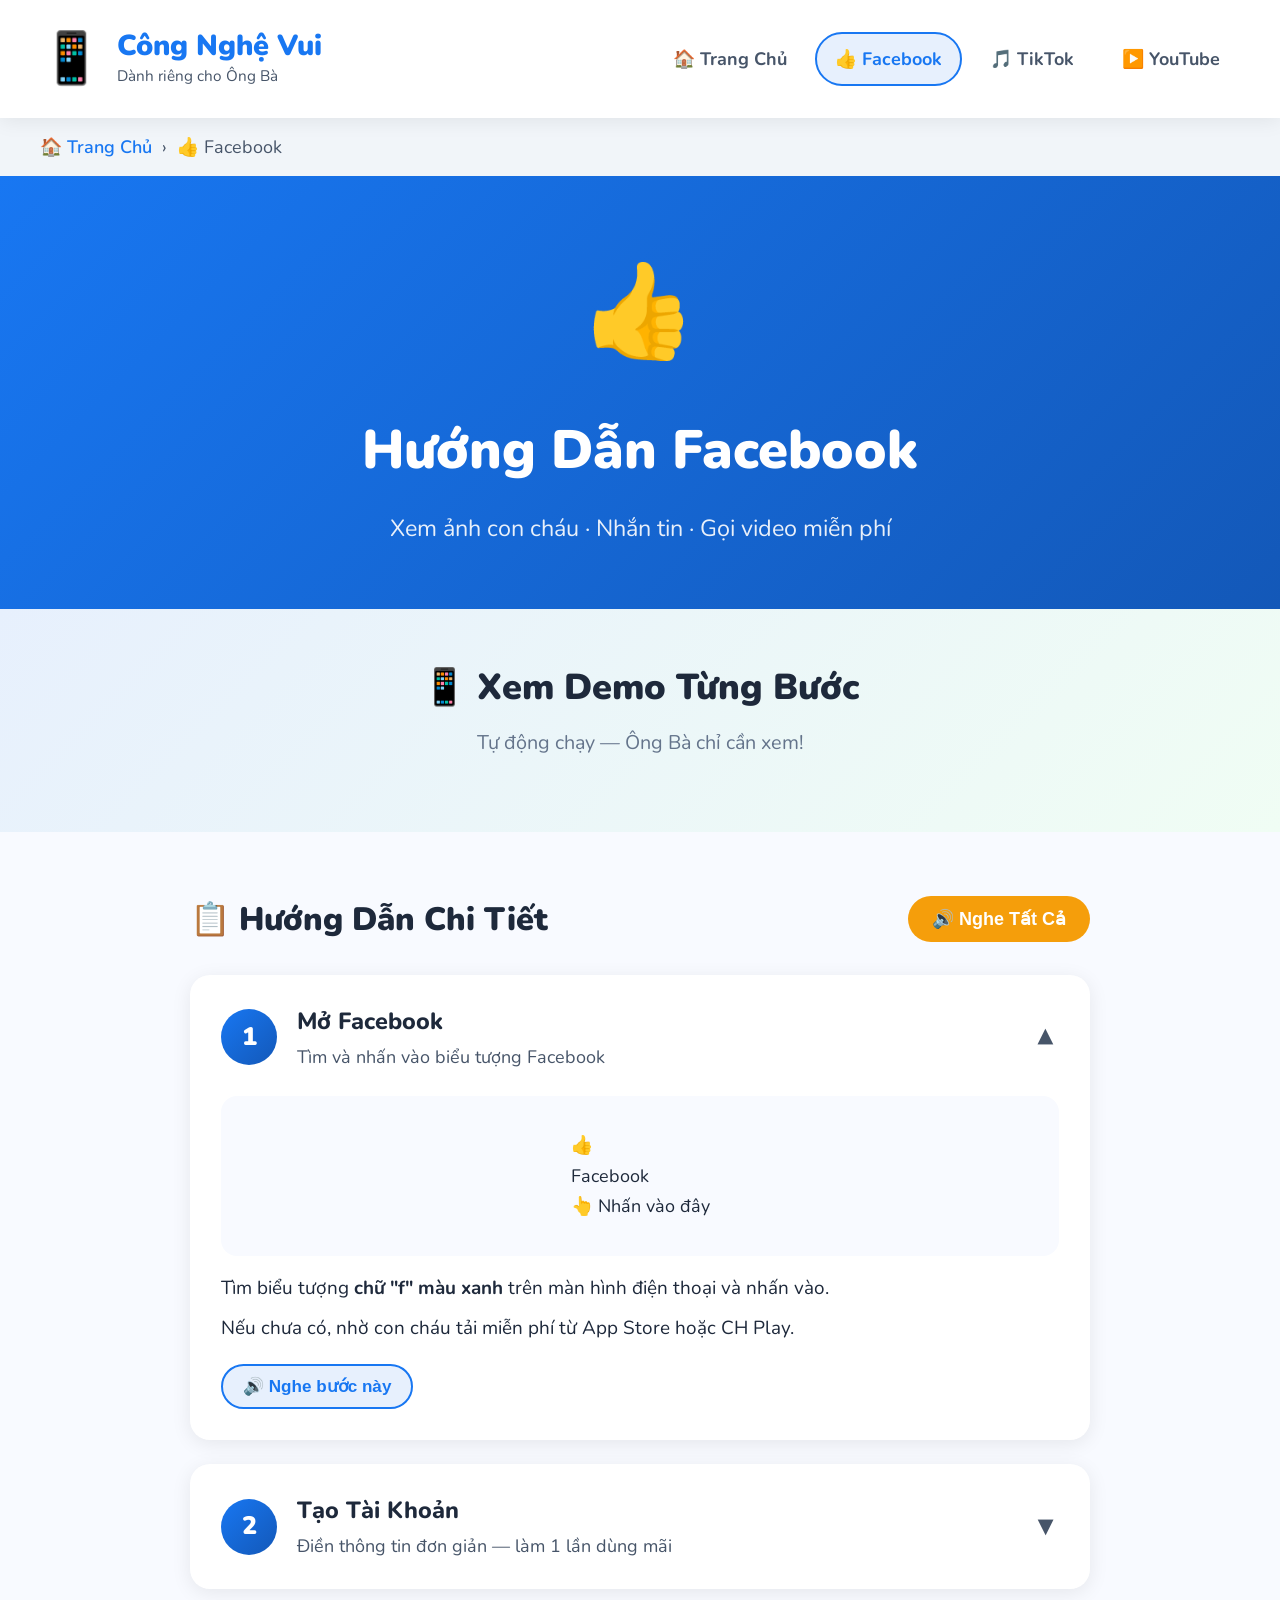
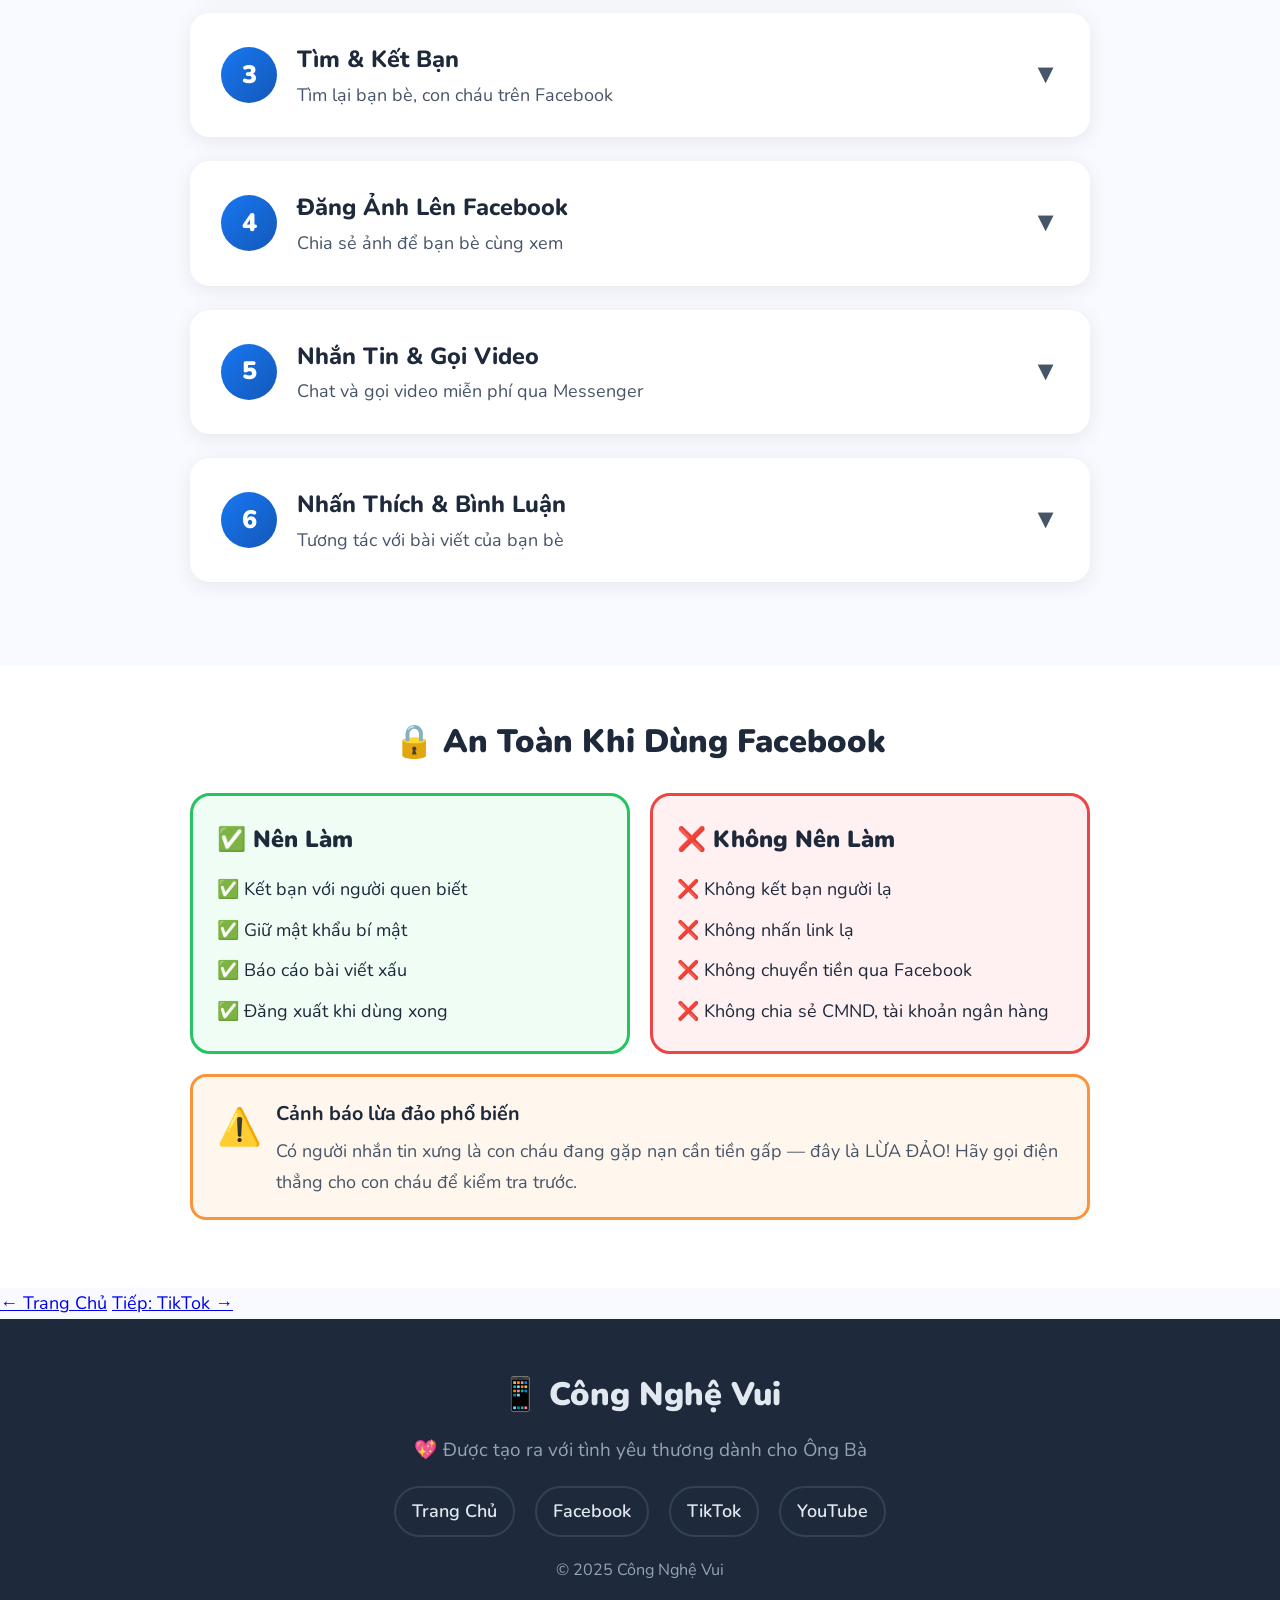
==== commit b7761f50: "voice" ====
--- a/facebook.html
+++ b/facebook.html
@@ -1,396 +1,518 @@
-﻿<!DOCTYPE html>
+<!DOCTYPE html>
 <html lang="vi">
 <head>
-    <meta charset="UTF-8">
-    <meta name="viewport" content="width=device-width, initial-scale=1.0, maximum-scale=5.0"><meta name="theme-color" content="#1877f2"><meta name="apple-mobile-web-app-capable" content="yes"><meta name="apple-mobile-web-app-status-bar-style" content="default"><meta name="format-detection" content="telephone=no">
-    <title>Huong Dan Facebook - Cong Nghe Vui</title>
-    <link rel="stylesheet" href="css/style.css"><link rel="stylesheet" href="css/mobile.css">
-    <link rel="stylesheet" href="css/facebook.css">
-    <link href="https://fonts.googleapis.com/css2?family=Nunito:wght@400;600;700;800;900&display=swap" rel="stylesheet">
+  <meta charset="UTF-8">
+  <meta name="viewport" content="width=device-width, initial-scale=1.0, maximum-scale=5.0">
+  <meta name="theme-color" content="#1877f2">
+  <title>Hướng Dẫn Facebook - Công Nghệ Vui</title>
+  <link rel="stylesheet" href="css/style.css">
+  <link rel="stylesheet" href="css/mobile.css">
+  <link href="https://fonts.googleapis.com/css2?family=Nunito:wght@400;700;800;900&display=swap" rel="stylesheet">
 </head>
 <body>
+
 <header class="main-header">
-    <div class="header-inner">
-        <div class="logo-area">
-            <span class="logo-icon">&#128241;</span>
-            <div class="logo-text"><h1>Cong Nghe Vui</h1><p>Huong dan danh rieng cho Ong Ba</p></div>
-        </div>
-        <nav class="top-nav">
-            <a href="index.html" class="nav-link">&#127968; Trang Chu</a>
-            <a href="facebook.html" class="nav-link active nav-fb">&#128077; Facebook</a>
-            <a href="tiktok.html" class="nav-link nav-tt">&#127925; TikTok</a>
-            <a href="youtube.html" class="nav-link nav-yt">&#9654; YouTube</a>
-        </nav>
-    </div>
+  <div class="header-inner">
+    <div class="logo-area">
+      <span class="logo-icon">📱</span>
+      <div class="logo-text"><h1>Công Nghệ Vui</h1><p>Dành riêng cho Ông Bà</p></div>
+    </div>
+    <nav class="top-nav">
+      <a href="index.html" class="nav-link">🏠 Trang Chủ</a>
+      <a href="facebook.html" class="nav-link active nav-fb">👍 Facebook</a>
+      <a href="tiktok.html" class="nav-link nav-tt">🎵 TikTok</a>
+      <a href="youtube.html" class="nav-link nav-yt">▶️ YouTube</a>
+    </nav>
+  </div>
 </header>
 
-<div class="breadcrumb">
-    <div class="breadcrumb-inner">
-        <a href="index.html">&#127968; Trang Chu</a>
-        <span>&#8250;</span>
-        <span>&#128077; Huong Dan Facebook</span>
-    </div>
+<div class="breadcrumb"><div class="breadcrumb-inner">
+  <a href="index.html">🏠 Trang Chủ</a><span>›</span><span>👍 Facebook</span>
+</div></div>
+
+<div class="page-header fb-header">
+  <div class="page-header-inner">
+    <span class="page-icon">👍</span>
+    <h1>Hướng Dẫn Facebook</h1>
+    <p>Xem ảnh con cháu · Nhắn tin · Gọi video miễn phí</p>
+  </div>
 </div>
 
-<div class="page-header fb-header">
-    <div class="page-header-inner">
-        <span class="page-icon">&#128077;</span>
-        <h1>Huong Dan Dung Facebook</h1>
-        <p>Ket noi voi con chau, ban be khap noi - That de dang!</p>
-        <div class="difficulty-bar">
-            <span>Do kho:</span>
-            <div class="stars">&#11088;&#11088;&#9734;&#9734;&#9734;</div>
-            <span>De hoc</span>
-        </div>
-    </div>
-</div>
-
-<!-- FB INTRO -->
-<section class="fb-intro">
-    <div class="intro-inner">
-        <div class="intro-text">
-            <h2>&#128581; Facebook la gi?</h2>
-            <p>Facebook la mot mang xa hoi mien phi, giup Ong Ba:</p>
-            <div class="intro-benefits">
-                <div class="benefit-item"><span>&#128247;</span><div><strong>Xem anh, video</strong><p>Xem hinh con chau dang up len hang ngay</p></div></div>
-                <div class="benefit-item"><span>&#128172;</span><div><strong>Nhan tin, goi dien</strong><p>Nhắn tin va goi video mien phi</p></div></div>
-                <div class="benefit-item"><span>&#127970;</span><div><strong>Tham gia nhom</strong><p>Ket noi voi nhom ban be cung so thich</p></div></div>
-                <div class="benefit-item"><span>&#128240;</span><div><strong>Doc tin tuc</strong><p>Cap nhat tin tuc, su kien quan tam</p></div></div>
+<!-- AUTO DEMO PHONE -->
+<section class="demo-section">
+  <div class="demo-section-inner">
+    <div class="demo-header">
+      <h2>📱 Xem Demo Từng Bước</h2>
+      <p>Tự động chạy — Ông Bà chỉ cần xem!</p>
+    </div>
+    <div id="fb-demo"></div>
+  </div>
+</section>
+
+<!-- HƯỚNG DẪN CHI TIẾT -->
+<section class="steps-section" style="background:#f8faff">
+  <div class="inner">
+    <div class="steps-header-row">
+      <h2>📋 Hướng Dẫn Chi Tiết</h2>
+      <button class="read-all-btn" onclick="Voice.readSteps(window.PAGE_STEPS); document.getElementById('voice-ui').classList.add('active')">
+        🔊 Nghe Tất Cả
+      </button>
+    </div>
+
+    <div class="step-block open" id="step-1">
+      <div class="step-header" onclick="toggleStep('step-1')">
+        <div class="step-num-circle" style="background:linear-gradient(135deg,#1877f2,#1358b8)">1</div>
+        <div class="step-header-text">
+          <strong>Mở Facebook</strong>
+          <span>Tìm và nhấn vào biểu tượng Facebook</span>
+        </div>
+        <div class="step-toggle">▼</div>
+      </div>
+      <div class="step-body">
+        <div class="step-visual">
+          <div class="step-anim-box">
+            <div class="anim-phone-mini">
+              <div class="apm-screen apm-home">
+                <div class="apm-app fb-icon-anim">👍</div>
+                <div class="apm-label">Facebook</div>
+                <div class="apm-tap-hint">👆 Nhấn vào đây</div>
+              </div>
             </div>
-        </div>
-        <div class="intro-phone">
-            <div class="fb-phone-demo">
-                <div class="fb-screen">
-                    <div class="fb-topbar"><span>facebook</span><span>&#128269; &#128172;</span></div>
-                    <div class="fb-post">
-                        <div class="fb-post-header">
-                            <div class="fb-avatar">&#128578;</div>
-                            <div><strong>Nguyen Van A</strong><br><small>1 gio truoc</small></div>
-                        </div>
-                        <p class="fb-post-text">Hom nay gia dinh di choi cong vien, vui qua! &#128522;</p>
-                        <div class="fb-post-img">&#127803; Anh gia dinh hanh phuc</div>
-                        <div class="fb-post-actions">
-                            <button class="fb-like-btn" onclick="this.classList.toggle('liked')">&#128077; Thich</button>
-                            <button class="fb-comment-btn">&#128172; Binh luan</button>
-                            <button class="fb-share-btn">&#8635; Chia se</button>
-                        </div>
-                    </div>
+          </div>
+        </div>
+        <div class="step-text-short">
+          <p>Tìm biểu tượng <strong>chữ "f" màu xanh</strong> trên màn hình điện thoại và nhấn vào.</p>
+          <p>Nếu chưa có, nhờ con cháu tải miễn phí từ App Store hoặc CH Play.</p>
+        </div>
+        <button class="step-speak-btn" onclick="Voice.speak('Tìm biểu tượng Facebook màu xanh trên màn hình điện thoại rồi nhấn vào. Nếu chưa có hãy nhờ con cháu tải về miễn phí.')">🔊 Nghe bước này</button>
+      </div>
+    </div>
+
+    <div class="step-block" id="step-2">
+      <div class="step-header" onclick="toggleStep('step-2')">
+        <div class="step-num-circle" style="background:linear-gradient(135deg,#1877f2,#1358b8)">2</div>
+        <div class="step-header-text">
+          <strong>Tạo Tài Khoản</strong>
+          <span>Điền thông tin đơn giản — làm 1 lần dùng mãi</span>
+        </div>
+        <div class="step-toggle">▼</div>
+      </div>
+      <div class="step-body">
+        <div class="step-visual">
+          <div class="step-anim-box">
+            <div class="fb-form-anim">
+              <div class="ffa-title">📝 Đăng ký Facebook</div>
+              <div class="ffa-field typing-anim" id="ffa-f1">👤 Nguyễn Thị Ba</div>
+              <div class="ffa-field" id="ffa-f2">📱 0912 345 678</div>
+              <div class="ffa-field" id="ffa-f3">🔒 ••••••••</div>
+              <div class="ffa-btn" id="ffa-btn">✅ Đăng ký</div>
+            </div>
+          </div>
+        </div>
+        <div class="step-text-short">
+          <p>Nhấn <strong>"Tạo tài khoản mới"</strong> → điền họ tên → số điện thoại → mật khẩu → nhấn Đăng ký.</p>
+          <p>⚠️ Ghi mật khẩu ra giấy và cất kỹ!</p>
+        </div>
+        <button class="step-speak-btn" onclick="Voice.speak('Nhấn vào nút Tạo tài khoản mới. Sau đó điền họ tên thật, số điện thoại đang dùng, và đặt mật khẩu ít nhất 8 ký tự. Nhớ ghi mật khẩu ra giấy và cất kỹ nhé!')">🔊 Nghe bước này</button>
+      </div>
+    </div>
+
+    <div class="step-block" id="step-3">
+      <div class="step-header" onclick="toggleStep('step-3')">
+        <div class="step-num-circle" style="background:linear-gradient(135deg,#1877f2,#1358b8)">3</div>
+        <div class="step-header-text">
+          <strong>Tìm & Kết Bạn</strong>
+          <span>Tìm lại bạn bè, con cháu trên Facebook</span>
+        </div>
+        <div class="step-toggle">▼</div>
+      </div>
+      <div class="step-body">
+        <div class="step-visual">
+          <div class="step-anim-box">
+            <div class="search-anim-demo">
+              <div class="sad-search-bar">🔍 Nguyễn Văn An...</div>
+              <div class="sad-result">
+                <div class="sad-item">👤 <strong>Nguyễn Văn An</strong> — Hà Nội <button class="sad-add-btn" onclick="this.textContent='✅ Đã gửi'">+ Thêm bạn</button></div>
+                <div class="sad-item">👤 <strong>Nguyễn Văn An</strong> — Sài Gòn <button class="sad-add-btn" onclick="this.textContent='✅ Đã gửi'">+ Thêm bạn</button></div>
+              </div>
+            </div>
+          </div>
+        </div>
+        <div class="step-text-short">
+          <p>Nhấn 🔍 → gõ tên người muốn kết bạn → nhấn <strong>"Thêm bạn"</strong>.</p>
+          <p>Xem ảnh đại diện để chắc đúng người!</p>
+        </div>
+        <button class="step-speak-btn" onclick="Voice.speak('Nhấn vào biểu tượng kính lúp ở thanh dưới. Gõ tên người muốn kết bạn. Xem ảnh đại diện để chắc đúng người rồi nhấn Thêm bạn. Đợi họ chấp nhận là xong!')">🔊 Nghe bước này</button>
+      </div>
+    </div>
+
+    <div class="step-block" id="step-4">
+      <div class="step-header" onclick="toggleStep('step-4')">
+        <div class="step-num-circle" style="background:linear-gradient(135deg,#1877f2,#1358b8)">4</div>
+        <div class="step-header-text">
+          <strong>Đăng Ảnh Lên Facebook</strong>
+          <span>Chia sẻ ảnh để bạn bè cùng xem</span>
+        </div>
+        <div class="step-toggle">▼</div>
+      </div>
+      <div class="step-body">
+        <div class="step-visual">
+          <div class="step-anim-box">
+            <div class="post-anim-demo" id="post-anim">
+              <div class="pad-input">😊 Ông Bà đang nghĩ gì?</div>
+              <div class="pad-actions">
+                <div class="pad-btn photo-btn" onclick="demoAddPhoto()">📷 Ảnh/Video</div>
+                <div class="pad-btn feel-btn" onclick="demoAddFeeling()">😊 Cảm xúc</div>
+              </div>
+              <div class="pad-preview" id="pad-preview" style="display:none">🌸 Ảnh đã chọn</div>
+              <div class="pad-submit" onclick="demoSubmitPost()">📤 Đăng Bài</div>
+              <div id="pad-result" style="font-size:0.85rem;color:green;margin-top:8px;text-align:center"></div>
+            </div>
+          </div>
+        </div>
+        <div class="step-text-short">
+          <p>Nhấn ô <strong>"Đang nghĩ gì?"</strong> → viết vài chữ → nhấn 📷 thêm ảnh → nhấn <strong>Đăng</strong>.</p>
+        </div>
+        <button class="step-speak-btn" onclick="Voice.speak('Nhấn vào ô Đang nghĩ gì trên trang chủ. Viết vài chữ muốn chia sẻ. Nhấn vào biểu tượng máy ảnh để thêm ảnh từ điện thoại. Cuối cùng nhấn nút Đăng màu xanh là xong!')">🔊 Nghe bước này</button>
+      </div>
+    </div>
+
+    <div class="step-block" id="step-5">
+      <div class="step-header" onclick="toggleStep('step-5')">
+        <div class="step-num-circle" style="background:linear-gradient(135deg,#1877f2,#1358b8)">5</div>
+        <div class="step-header-text">
+          <strong>Nhắn Tin & Gọi Video</strong>
+          <span>Chat và gọi video miễn phí qua Messenger</span>
+        </div>
+        <div class="step-toggle">▼</div>
+      </div>
+      <div class="step-body">
+        <div class="step-visual">
+          <div class="step-anim-box">
+            <div class="chat-anim-demo">
+              <div class="cad-header">💬 Messenger — Con Gái Lan</div>
+              <div class="cad-msgs">
+                <div class="cad-bubble in">Chào Ba! Ba khoẻ không? 😊</div>
+                <div class="cad-bubble out">Ba khoẻ lắm, con ơi! 👍</div>
+                <div class="cad-bubble in typing" id="typing-bubble">...</div>
+              </div>
+              <div class="cad-actions">
+                <button class="cad-call-btn" onclick="demoVideoCall()">📹 Gọi Video</button>
+                <button class="cad-voice-btn" onclick="demoVoiceCall()">📞 Gọi Thoại</button>
+              </div>
+              <div id="call-overlay-demo" class="call-overlay-demo" style="display:none">
+                <div class="cod-pulse">📹</div>
+                <p>Đang gọi Con Gái Lan...</p>
+                <button onclick="document.getElementById('call-overlay-demo').style.display='none'">Kết Thúc</button>
+              </div>
+            </div>
+          </div>
+        </div>
+        <div class="step-text-short">
+          <p>Nhấn biểu tượng 💬 → chọn tên người → nhắn tin hoặc nhấn 📹 để gọi video miễn phí.</p>
+        </div>
+        <button class="step-speak-btn" onclick="Voice.speak('Nhấn vào biểu tượng tin nhắn bong bóng ở thanh dưới. Chọn tên người muốn nhắn tin. Gõ lời nhắn rồi nhấn nút gửi. Để gọi video miễn phí, nhấn biểu tượng máy quay phim ở góc trên bên phải.')">🔊 Nghe bước này</button>
+      </div>
+    </div>
+
+    <div class="step-block" id="step-6">
+      <div class="step-header" onclick="toggleStep('step-6')">
+        <div class="step-num-circle" style="background:linear-gradient(135deg,#1877f2,#1358b8)">6</div>
+        <div class="step-header-text">
+          <strong>Nhấn Thích & Bình Luận</strong>
+          <span>Tương tác với bài viết của bạn bè</span>
+        </div>
+        <div class="step-toggle">▼</div>
+      </div>
+      <div class="step-body">
+        <div class="step-visual">
+          <div class="step-anim-box">
+            <div class="react-anim-demo">
+              <div class="rad-post">
+                <div class="rad-header">🌸 Hoa nhà em nở đẹp quá! 🌺</div>
+                <div class="rad-actions">
+                  <button class="rad-like" onclick="this.classList.toggle('liked'); this.textContent = this.classList.contains('liked') ? '💙 Đã Thích' : '👍 Thích'">👍 Thích</button>
+                  <button class="rad-comment" onclick="document.getElementById('rad-comment-box').style.display='block'">💬 Bình luận</button>
+                  <button class="rad-share" onclick="Voice.speak('Đã chia sẻ bài viết!')">↗️ Chia sẻ</button>
                 </div>
+                <div id="rad-comment-box" style="display:none;padding:8px 0">
+                  <input type="text" placeholder="Viết bình luận..." style="width:100%;border:2px solid #e2e8f0;border-radius:20px;padding:8px 14px;font-size:0.9rem;font-family:inherit" id="rad-inp">
+                  <button onclick="submitRadComment()" style="margin-top:6px;background:#1877f2;color:white;border:none;padding:8px 18px;border-radius:20px;font-weight:800;cursor:pointer">Gửi</button>
+                  <div id="rad-result" style="font-size:0.85rem;color:green;margin-top:6px"></div>
+                </div>
+              </div>
+              <div class="reaction-row">
+                <span>Nhấn giữ "Thích" để chọn cảm xúc:</span>
+                <div class="reaction-emojis">
+                  <span onclick="Voice.speak('Yêu thích')" title="Yêu">❤️</span>
+                  <span onclick="Voice.speak('Haha')" title="Haha">😂</span>
+                  <span onclick="Voice.speak('Ngạc nhiên')" title="Wow">😮</span>
+                  <span onclick="Voice.speak('Buồn')" title="Buồn">😢</span>
+                  <span onclick="Voice.speak('Phẫn nộ')" title="Phẫn nộ">😠</span>
+                </div>
+              </div>
             </div>
-        </div>
-    </div>
+          </div>
+        </div>
+        <div class="step-text-short">
+          <p>Nhấn <strong>👍 Thích</strong> để bày tỏ cảm xúc. Nhấn giữ 1 giây để chọn tim, cười, v.v.</p>
+          <p>Nhấn <strong>💬 Bình luận</strong> để viết vài chữ động viên.</p>
+        </div>
+        <button class="step-speak-btn" onclick="Voice.speak('Nhấn vào nút Thích dưới bài viết để bày tỏ cảm xúc. Nhấn giữ nút Thích trong một giây để hiện ra nhiều cảm xúc như tim đỏ, cười, ngạc nhiên. Nhấn Bình luận để viết vài chữ động viên bạn bè.')">🔊 Nghe bước này</button>
+      </div>
+    </div>
+
+  </div>
 </section>
 
-<!-- STEPS -->
-<section class="steps-section" style="background:#f8faff;">
-    <div class="inner">
-        <h2>&#128218; Huong Dan Tung Buoc</h2>
-
-        <!-- STEP 1 -->
-        <div class="step-block" id="fb-step-1">
-            <div class="step-header">
-                <div class="step-num-circle" style="background:linear-gradient(135deg,#1877f2,#1358b8)">1</div>
-                <div class="step-header-text">
-                    <strong>&#128272; Tao Tai Khoan Facebook</strong>
-                    <span>Dang ky lan dau - lam 1 lan la dung mai mai</span>
-                </div>
-                <div class="step-toggle">&#9660;</div>
-            </div>
-            <div class="step-body">
-                <div class="demo-area">
-                    <div class="fb-form-demo">
-                        <div class="form-demo-title">&#128272; Dang ky Facebook</div>
-                        <div class="form-field-demo" id="demo-name">
-                            <label>Ho va ten</label>
-                            <div class="field-input" onclick="animateField('demo-name')">Nguyen Thi Ba</div>
-                        </div>
-                        <div class="form-field-demo" id="demo-phone">
-                            <label>So dien thoai</label>
-                            <div class="field-input" onclick="animateField('demo-phone')">0912 345 678</div>
-                        </div>
-                        <div class="form-field-demo" id="demo-pass">
-                            <label>Mat khau</label>
-                            <div class="field-input" onclick="animateField('demo-pass')">••••••••</div>
-                        </div>
-                        <button class="fb-register-btn" onclick="demoRegister()">Dang ky ngay!</button>
-                        <div class="form-result" id="form-result"></div>
-                    </div>
-                </div>
-                <div class="substep"><div class="substep-num">1</div><div class="substep-text"><strong>Mo ung dung Facebook</strong><span>Tim bieu tuong Facebook (hinh chu "f" mau xanh) tren man hinh dien thoai va nhan vao.</span></div></div>
-                <div class="substep"><div class="substep-num">2</div><div class="substep-text"><strong>Nhan "Tao tai khoan moi"</strong><span>O cuoi man hinh se co nut "Tao tai khoan moi" mau xanh la, nhan vao do.</span></div></div>
-                <div class="substep"><div class="substep-num">3</div><div class="substep-text"><strong>Dien ho va ten that</strong><span>Gõ ho va ten that cua Ong Ba (hoac ten nhat) de ban be de tim thay.</span></div></div>
-                <div class="substep"><div class="substep-num">4</div><div class="substep-text"><strong>Nhap so dien thoai</strong><span>Gõ so dien thoai dang dung (Facebook se gui ma xac nhan ve may).</span></div></div>
-                <div class="substep"><div class="substep-num">5</div><div class="substep-text"><strong>Dat mat khau</strong><span>Chon mat khau kho doan, vi du ket hop chu va so: "OngBa2024!" (NHO VIET RA GIAY!).</span></div></div>
-                <div class="substep"><div class="substep-num">6</div><div class="substep-text"><strong>Nhap ma xac nhan</strong><span>Kiem tra tin nhan SMS tren dien thoai, lay ma 6 so va dien vao.</span></div></div>
-                <div class="demo-tip"><div class="demo-tip-icon">&#128161;</div><div><strong>Mat khau tot:</strong> Ket hop chu in hoa + chu thuong + so, it nhat 8 ky tu. Vi du: OngBa@2024</div></div>
-            </div>
-        </div>
-
-        <!-- STEP 2 -->
-        <div class="step-block" id="fb-step-2">
-            <div class="step-header">
-                <div class="step-num-circle" style="background:linear-gradient(135deg,#1877f2,#1358b8)">2</div>
-                <div class="step-header-text">
-                    <strong>&#128100; Thiet Lap Trang Ca Nhan</strong>
-                    <span>Them anh dai dien va thong tin ca nhan</span>
-                </div>
-                <div class="step-toggle">&#9660;</div>
-            </div>
-            <div class="step-body">
-                <div class="demo-area">
-                    <div class="profile-demo">
-                        <div class="profile-cover">&#127803; Anh bia</div>
-                        <div class="profile-avatar" onclick="demoAvatar()">
-                            <div class="avatar-circle" id="avatar-circle">&#128100;</div>
-                            <div class="avatar-edit">&#128247; Sua anh</div>
-                        </div>
-                        <div class="profile-name">Nguyen Thi Ba</div>
-                        <div class="profile-info">Sai Gon, Viet Nam &#128205;</div>
-                        <div class="profile-edit-btn" onclick="demoEditProfile()">&#9999; Chinh sua trang ca nhan</div>
-                    </div>
-                </div>
-                <div class="substep"><div class="substep-num">1</div><div class="substep-text"><strong>Vao trang ca nhan</strong><span>Nhan vao anh dai dien nho o goc tren man hinh hoac nhan vao "Trang ca nhan".</span></div></div>
-                <div class="substep"><div class="substep-num">2</div><div class="substep-text"><strong>Them anh dai dien</strong><span>Nhan vao vong tron anh o giua man hinh, chon "Chinh sua anh dai dien" roi chon anh de up len.</span></div></div>
-                <div class="substep"><div class="substep-num">3</div><div class="substep-text"><strong>Dien thong tin ca nhan</strong><span>Nhan "Chinh sua trang ca nhan" de them: que quan, nghe nghiep, truong hoc.</span></div></div>
-                <div class="substep"><div class="substep-num">4</div><div class="substep-text"><strong>Kiem tra thiet lap quyen rieng tu</strong><span>Dat cai dat "Ai co the xem bai viet" thanh "Ban be" de an toan hon.</span></div></div>
-                <div class="demo-tip"><div class="demo-tip-icon">&#128247;</div><div><strong>Chon anh dep:</strong> Chup anh mat nhin thang, ro rang, khong bi mo. Anh chan dung (khuon mat ro) la tot nhat!</div></div>
-            </div>
-        </div>
-
-        <!-- STEP 3 -->
-        <div class="step-block" id="fb-step-3">
-            <div class="step-header">
-                <div class="step-num-circle" style="background:linear-gradient(135deg,#1877f2,#1358b8)">3</div>
-                <div class="step-header-text">
-                    <strong>&#128101; Tim Va Ket Ban</strong>
-                    <span>Tim lai ban be cu, nguoi than va theo doi</span>
-                </div>
-                <div class="step-toggle">&#9660;</div>
-            </div>
-            <div class="step-body">
-                <div class="demo-area">
-                    <div class="search-demo">
-                        <div class="search-demo-bar">
-                            <span>&#128269;</span>
-                            <input type="text" placeholder="Tim ban be..." id="search-demo-input" oninput="liveSearch(this.value)">
-                        </div>
-                        <div class="search-results" id="search-results"></div>
-                    </div>
-                </div>
-                <div class="substep"><div class="substep-num">1</div><div class="substep-text"><strong>Nhan vao bieu tuong tim kiem</strong><span>Nhan vao bieu tuong kinh lup (&#128269;) o thanh phia tren hoac o cuoi man hinh.</span></div></div>
-                <div class="substep"><div class="substep-num">2</div><div class="substep-text"><strong>Gõ ten nguoi muon tim</strong><span>Gõ ho ten day du cua nguoi muon ket ban. Vi du: "Nguyen Van An".</span></div></div>
-                <div class="substep"><div class="substep-num">3</div><div class="substep-text"><strong>Chon dung nguoi</strong><span>Xem anh dai dien va thong tin de chac la dung nguoi, roi nhan vao ten ho.</span></div></div>
-                <div class="substep"><div class="substep-num">4</div><div class="substep-text"><strong>Nhan "Them ban"</strong><span>Nhan vao nut "Them ban" mau xanh. Doi nguoi kia chap nhan la thanh ban!</span></div></div>
-                <div class="demo-tip"><div class="demo-tip-icon">&#128101;</div><div><strong>Facebook tu dong goi y:</strong> Muc "Nhung nguoi ban co the biet" se goi y ban be chung. Ong Ba cu nhan "Them ban" cho nhung nguoi quen!</div></div>
-            </div>
-        </div>
-
-        <!-- STEP 4 -->
-        <div class="step-block" id="fb-step-4">
-            <div class="step-header">
-                <div class="step-num-circle" style="background:linear-gradient(135deg,#1877f2,#1358b8)">4</div>
-                <div class="step-header-text">
-                    <strong>&#128247; Dang Anh Va Bai Viet</strong>
-                    <span>Chia se anh, video va cam nghi len Facebook</span>
-                </div>
-                <div class="step-toggle">&#9660;</div>
-            </div>
-            <div class="step-body">
-                <div class="demo-area">
-                    <div class="post-demo-area">
-                        <div class="post-input-demo">
-                            <div class="poster-avatar">&#128578;</div>
-                            <input type="text" placeholder="Ong Ba dang nghi gi?" id="post-input" style="flex:1;border:2px solid #e2e8f0;border-radius:30px;padding:12px 20px;font-size:1rem;font-family:inherit">
-                        </div>
-                        <div class="post-options">
-                            <button class="post-opt photo-opt" onclick="demoPhoto()">&#128247; Anh/Video</button>
-                            <button class="post-opt feeling-opt" onclick="demoFeeling()">&#128512; Cam xuc</button>
-                        </div>
-                        <button class="post-submit-btn" onclick="demoPost()">&#128228; Dang Bai</button>
-                        <div id="post-demo-result"></div>
-                    </div>
-                </div>
-                <div class="substep"><div class="substep-num">1</div><div class="substep-text"><strong>Nhan vao o "Dang nghi gi?"</strong><span>O trang chu Facebook, co o tron o tren cung, nhan vao do de tao bai viet.</span></div></div>
-                <div class="substep"><div class="substep-num">2</div><div class="substep-text"><strong>Viet noi dung</strong><span>Gõ nhung gi muon chia se: cam nhan, cau hoi, loi chuc mung...</span></div></div>
-                <div class="substep"><div class="substep-num">3</div><div class="substep-text"><strong>Them anh (tuy chon)</strong><span>Nhan vao bieu tuong may anh xanh la de chon anh tu thu vien dien thoai.</span></div></div>
-                <div class="substep"><div class="substep-num">4</div><div class="substep-text"><strong>Chon "Chia se voi..."</strong><span>Chon "Ban be" de moi chi ban be thay, hoac "Cong khai" de tat ca moi nguoi thay.</span></div></div>
-                <div class="substep"><div class="substep-num">5</div><div class="substep-text"><strong>Nhan "Dang"</strong><span>Nhan nut "Dang" mau xanh la. Bai viet se hien len tran cua Ong Ba va ban be!</span></div></div>
-                <div class="demo-tip"><div class="demo-tip-icon">&#128161;</div><div><strong>Meo hay:</strong> Ong Ba co the them cam xuc (vui, hanh phuc, buon...) de bai viet them sinh dong. Nhan vao mat cuoi (&#128512;) de chon!</div></div>
-            </div>
-        </div>
-
-        <!-- STEP 5 -->
-        <div class="step-block" id="fb-step-5">
-            <div class="step-header">
-                <div class="step-num-circle" style="background:linear-gradient(135deg,#1877f2,#1358b8)">5</div>
-                <div class="step-header-text">
-                    <strong>&#128172; Nhan Tin Va Goi Video</strong>
-                    <span>Chat va goi video mien phi voi nguoi than</span>
-                </div>
-                <div class="step-toggle">&#9660;</div>
-            </div>
-            <div class="step-body">
-                <div class="demo-area">
-                    <div class="messenger-demo">
-                        <div class="msg-header">&#128172; Messenger</div>
-                        <div class="msg-list">
-                            <div class="msg-item" onclick="openChat()">
-                                <div class="msg-avatar">&#128578;</div>
-                                <div class="msg-info"><strong>Con gai - Lan</strong><span>Xin chao Ba oi!</span></div>
-                                <div class="msg-badge">1</div>
-                            </div>
-                            <div class="msg-item" onclick="openChat()">
-                                <div class="msg-avatar">&#128526;</div>
-                                <div class="msg-info"><strong>Chau - Minh</strong><span>Chau cam on Ba!</span></div>
-                            </div>
-                        </div>
-                        <div class="chat-demo" id="chat-demo" style="display:none">
-                            <div class="chat-header">
-                                <button onclick="closeChat()" style="background:none;border:none;font-size:1.2rem;cursor:pointer">&#8592;</button>
-                                <strong>Con gai - Lan</strong>
-                                <div class="chat-actions">
-                                    <button onclick="showCallAnim()" title="Goi thoai">&#128222;</button>
-                                    <button onclick="showVideoCallAnim()" title="Goi video">&#128249;</button>
-                                </div>
-                            </div>
-                            <div class="chat-messages" id="chat-msgs">
-                                <div class="bubble incoming">Con chao Ba! Ba khoe khong? &#128522;</div>
-                                <div class="bubble outgoing">Ba khoe lam, con co! &#128077;</div>
-                            </div>
-                            <div class="chat-input">
-                                <input type="text" placeholder="Nhan tin..." id="chat-input-box">
-                                <button onclick="sendMsg()" class="send-btn">&#128228;</button>
-                            </div>
-                        </div>
-                        <div class="call-overlay" id="call-overlay" style="display:none">
-                            <div class="call-anim-circle"></div>
-                            <div class="caller-name">Con gai - Lan</div>
-                            <div class="call-status" id="call-status">Dang goi...</div>
-                            <button onclick="endCall()" class="end-call-btn">&#128222; Ket thuc</button>
-                        </div>
-                    </div>
-                </div>
-                <div class="substep"><div class="substep-num">1</div><div class="substep-text"><strong>Mo Messenger</strong><span>Nhan vao bieu tuong tin nhan (hinh bong bong) tren Facebook hoac mo app Messenger.</span></div></div>
-                <div class="substep"><div class="substep-num">2</div><div class="substep-text"><strong>Chon nguoi can nhan tin</strong><span>Tim ten nguoi muon nhan tin trong danh sach roi nhan vao.</span></div></div>
-                <div class="substep"><div class="substep-num">3</div><div class="substep-text"><strong>Gõ va gui tin nhan</strong><span>Nhan vao o "Nhan tin..." o duoi man hinh, gõ noi dung roi nhan nut gui (bieu tuong may bay giay).</span></div></div>
-                <div class="substep"><div class="substep-num">4</div><div class="substep-text"><strong>Goi video</strong><span>Nhan vao bieu tuong may quay phim (&#128249;) o goc tren phai de bat dau cuoc goi video mien phi!</span></div></div>
-                <div class="demo-tip"><div class="demo-tip-icon">&#128249;</div><div><strong>Goi video mien phi:</strong> Goi video qua Facebook/Messenger khong ton tien cuoc goi, chi can co wifi la duoc!</div></div>
-            </div>
-        </div>
-
-        <!-- STEP 6 -->
-        <div class="step-block" id="fb-step-6">
-            <div class="step-header">
-                <div class="step-num-circle" style="background:linear-gradient(135deg,#1877f2,#1358b8)">6</div>
-                <div class="step-header-text">
-                    <strong>&#128170; Tuong Tac Voi Bai Viet</strong>
-                    <span>Thich, binh luan va chia se bai viet cua ban be</span>
-                </div>
-                <div class="step-toggle">&#9660;</div>
-            </div>
-            <div class="step-body">
-                <div class="demo-area">
-                    <div class="reaction-demo">
-                        <div class="demo-post-card">
-                            <div class="demo-post-header"><div class="dp-avatar">&#128578;</div><div><strong>Nguyen Van An</strong><br><small>Hom nay</small></div></div>
-                            <p class="dp-text">Hom nay ba di tham vuon, hoa no dep qua! &#127803;&#127803;</p>
-                            <div class="dp-actions">
-                                <button class="dp-like" onclick="toggleLike(this)">&#128077; Thich</button>
-                                <button class="dp-comment" onclick="showCommentBox()">&#128172; Binh luan</button>
-                                <button class="dp-share">&#8635; Chia se</button>
-                            </div>
-                            <div class="comment-box" id="comment-box" style="display:none">
-                                <input type="text" placeholder="Viet binh luan..." id="comment-input" style="flex:1;border:2px solid #e2e8f0;border-radius:20px;padding:8px 16px;font-size:0.95rem;width:100%;font-family:inherit">
-                                <button onclick="submitComment()" style="margin-top:8px;background:#1877f2;color:white;border:none;padding:8px 20px;border-radius:20px;font-weight:700;cursor:pointer">Gui</button>
-                                <div id="comment-result"></div>
-                            </div>
-                        </div>
-                        <div class="reaction-btns">
-                            <span>Nhan va giu nut Thich de chon cam xuc:</span>
-                            <div class="reaction-list">
-                                <button class="react-btn" onclick="showReact('&#128077; Thich')">&#128077;</button>
-                                <button class="react-btn" onclick="showReact('&#10084; Yeu thich')">&#10084;</button>
-                                <button class="react-btn" onclick="showReact('&#128514; Ha ha')">&#128514;</button>
-                                <button class="react-btn" onclick="showReact('&#128562; Ngac nhien')">&#128562;</button>
-                                <button class="react-btn" onclick="showReact('&#128532; Buon')">&#128532;</button>
-                                <button class="react-btn" onclick="showReact('&#128544; Phan no')">&#128544;</button>
-                            </div>
-                            <div id="react-result"></div>
-                        </div>
-                    </div>
-                </div>
-                <div class="substep"><div class="substep-num">1</div><div class="substep-text"><strong>Nhan "Thich"</strong><span>Nhan vao nut "Thich" (&#128077;) o duoi bai viet de bay to cam xuc. Bai viet se hien them luot thich.</span></div></div>
-                <div class="substep"><div class="substep-num">2</div><div class="substep-text"><strong>Nhan va giu de chon cam xuc</strong><span>Nhan VA GIU nut "Thich" khoang 1 giay, se hien 6 cam xuc de chon: Thich, Yeu, Ha ha, Ngac nhien, Buon, Phan no.</span></div></div>
-                <div class="substep"><div class="substep-num">3</div><div class="substep-text"><strong>Viet binh luan</strong><span>Nhan vao "Binh luan" de viet suy nghi cua Ong Ba ve bai viet do.</span></div></div>
-                <div class="substep"><div class="substep-num">4</div><div class="substep-text"><strong>Chia se bai viet</strong><span>Nhan "Chia se" de dang lai bai viet cua ban be len trang ca nhan cua Ong Ba.</span></div></div>
-                <div class="demo-tip"><div class="demo-tip-icon">&#128161;</div><div><strong>Meo:</strong> Ong Ba co the dung bieu tuong cam xuc (&#128512;&#127802;&#128149;) thay vi gõ nhieu chu. Nhan vao bieu tuong mat cuoi ben cai o binh luan de chon!</div></div>
-            </div>
-        </div>
-
-    </div>
+<!-- CẢNH BÁO AN TOÀN -->
+<section style="padding:48px 24px;background:white">
+  <div style="max-width:900px;margin:0 auto">
+    <h2 style="font-size:1.8rem;font-weight:900;margin-bottom:24px;text-align:center">🔒 An Toàn Khi Dùng Facebook</h2>
+    <div style="display:grid;grid-template-columns:1fr 1fr;gap:20px">
+      <div style="background:#f0fdf4;border-radius:20px;padding:24px;border:3px solid #22c55e">
+        <div style="font-size:1.3rem;font-weight:900;margin-bottom:14px">✅ Nên Làm</div>
+        <ul style="list-style:none;display:flex;flex-direction:column;gap:10px;font-size:1rem">
+          <li>✅ Kết bạn với người quen biết</li>
+          <li>✅ Giữ mật khẩu bí mật</li>
+          <li>✅ Báo cáo bài viết xấu</li>
+          <li>✅ Đăng xuất khi dùng xong</li>
+        </ul>
+      </div>
+      <div style="background:#fff1f2;border-radius:20px;padding:24px;border:3px solid #ef4444">
+        <div style="font-size:1.3rem;font-weight:900;margin-bottom:14px">❌ Không Nên Làm</div>
+        <ul style="list-style:none;display:flex;flex-direction:column;gap:10px;font-size:1rem">
+          <li>❌ Không kết bạn người lạ</li>
+          <li>❌ Không nhấn link lạ</li>
+          <li>❌ Không chuyển tiền qua Facebook</li>
+          <li>❌ Không chia sẻ CMND, tài khoản ngân hàng</li>
+        </ul>
+      </div>
+    </div>
+    <div class="warn-box" style="margin-top:20px">
+      <div class="warn-icon">⚠️</div>
+      <div class="warn-text">
+        <strong>Cảnh báo lừa đảo phổ biến</strong>
+        <p>Có người nhắn tin xưng là con cháu đang gặp nạn cần tiền gấp — đây là LỪA ĐẢO! Hãy gọi điện thẳng cho con cháu để kiểm tra trước.</p>
+      </div>
+    </div>
+  </div>
 </section>
 
-<!-- SAFETY SECTION -->
-<section class="safety-section">
-    <div class="safety-inner">
-        <h2>&#128274; An Toan Khi Dung Facebook</h2>
-        <div class="safety-grid">
-            <div class="safety-card good">
-                <div class="safety-title">&#9989; Nen Lam</div>
-                <ul>
-                    <li>&#9989; Ket ban voi nguoi quen biet</li>
-                    <li>&#9989; Giu mat khau bi mat, khong noi ai</li>
-                    <li>&#9989; Bao cao bai viet xau, quay roi</li>
-                    <li>&#9989; Dang xuat khi dung may cong cong</li>
-                    <li>&#9989; Doi mat khau dinh ky 3-6 thang</li>
-                </ul>
-            </div>
-            <div class="safety-card bad">
-                <div class="safety-title">&#10060; Khong Nen Lam</div>
-                <ul>
-                    <li>&#10060; Khong ket ban voi nguoi la mat</li>
-                    <li>&#10060; Khong click vao link la, khuyen mai gia</li>
-                    <li>&#10060; Khong gui tien cho ai qua Facebook</li>
-                    <li>&#10060; Khong up so CMND, so tai khoan ngan hang</li>
-                    <li>&#10060; Khong chia se dien thoai/may tinh cho nguoi la</li>
-                </ul>
-            </div>
-        </div>
-        <div class="warn-box">
-            <div class="warn-icon">&#9888;</div>
-            <div class="warn-text">
-                <strong>Canh bao: Lua dao tren Facebook</strong>
-                <p>Neu co nguoi nhan tin xin tien, bao rang tai khoan cua con chau bi khoa va can tien gap - DO LAY! Hay goi thang vao dien thoai cho con/chau de kiem tra truoc khi lam gi.</p>
-            </div>
-        </div>
-    </div>
+<section class="nav-section">
+  <div class="nav-section-inner">
+    <a href="index.html" class="nav-prev">← Trang Chủ</a>
+    <a href="tiktok.html" class="nav-next tt-next">Tiếp: TikTok →</a>
+  </div>
 </section>
 
-<!-- NAVIGATION -->
-<section class="nav-section">
-    <div class="nav-section-inner">
-        <a href="index.html" class="nav-prev">&#8592; Trang Chu</a>
-        <a href="tiktok.html" class="nav-next tt-next">Tiep: TikTok &#8594;</a>
-    </div>
-</section>
-
 <footer class="main-footer">
-    <div class="footer-inner">
-        <div class="footer-logo">&#128241; Cong Nghe Vui</div>
-        <p>&#128150; Duoc tao ra voi tinh yeu thuong danh cho Ong Ba Viet Nam</p>
-        <div class="footer-links">
-            <a href="index.html">Trang Chu</a>
-            <a href="facebook.html">Facebook</a>
-            <a href="tiktok.html">TikTok</a>
-            <a href="youtube.html">YouTube</a>
-        </div>
-        <p class="copy">&#169; 2025 Cong Nghe Vui</p>
-    </div>
+  <div class="footer-inner">
+    <div class="footer-logo">📱 Công Nghệ Vui</div>
+    <p>💖 Được tạo ra với tình yêu thương dành cho Ông Bà</p>
+    <div class="footer-links">
+      <a href="index.html">Trang Chủ</a><a href="facebook.html">Facebook</a>
+      <a href="tiktok.html">TikTok</a><a href="youtube.html">YouTube</a>
+    </div>
+    <p class="copy">© 2025 Công Nghệ Vui</p>
+  </div>
 </footer>
-
-<div class="back-to-top" onclick="window.scrollTo({top:0,behavior:'smooth'})" id="backTop">&#8679; Len Dau</div>
+<div class="back-to-top" id="backTop" onclick="window.scrollTo({top:0,behavior:'smooth'})">🔝 Lên Đầu</div>
+
+<script>
+// Facebook demo steps for phone animator
+const FB_STEPS = [
+  {
+    screen: <div class="sc-home"><div class="sc-app-icon" style="background:#1877f2">👍</div><div class="sc-app-label">Facebook</div><div class="sc-hint">👆 Nhấn vào đây</div></div>,
+    tap: {x:50,y:50}, caption: 'Nhấn vào Facebook để mở', audio: 'Tìm biểu tượng Facebook màu xanh và nhấn vào.', duration: 3500
+  },
+  {
+    screen: <div class="sc"><div class="sc-topbar sc-fb-top">facebook <span>Đăng nhập</span></div><div class="sc-form"><div class="sc-form-field">👤 Tên của bạn</div><div class="sc-form-field active">📱 Số điện thoại</div><div class="sc-form-field">🔒 Mật khẩu</div><div class="sc-form-btn">Đăng ký →</div></div></div>,
+    tap: {x:50,y:72}, caption: 'Điền thông tin, nhấn Đăng ký', audio: 'Điền họ tên, số điện thoại và mật khẩu rồi nhấn Đăng ký.', duration: 4000
+  },
+  {
+    screen: <div class="sc"><div class="sc-topbar sc-fb-top">Tìm bạn bè <span>🔍</span></div><div class="sc-body"><div style="padding:10px"><div style="background:#f1f5f9;border-radius:20px;padding:10px 12px;font-size:0.8rem;color:#64748b;margin-bottom:10px">🔍 Nguyễn Văn An...</div><div style="display:flex;align-items:center;gap:8px;padding:8px 0;border-bottom:1px solid #f1f5f9"><span style="font-size:1.5rem">👤</span><div style="flex:1"><div style="font-size:0.8rem;font-weight:800">Nguyễn Văn An</div><div style="font-size:0.7rem;color:#94a3b8">Hà Nội</div></div><div style="background:#1877f2;color:white;border-radius:20px;padding:4px 10px;font-size:0.75rem;font-weight:800">+Thêm</div></div></div></div></div>,
+    tap: {x:82,y:50}, caption: 'Tìm bạn → nhấn Thêm bạn', audio: 'Gõ tên người muốn kết bạn rồi nhấn nút Thêm bạn màu xanh.', duration: 4000
+  },
+  {
+    screen: <div class="sc"><div class="sc-topbar sc-fb-top">facebook</div><div class="sc-post"><div class="sc-post-hd"><span class="sc-avatar">😊</span><div><div class="sc-post-name">Bà Lan</div><div class="sc-post-time">Vừa xong</div></div></div><div class="sc-post-text">Hôm nay đi chơi với cháu, vui quá! 🌺</div><div class="sc-post-img">📸</div><div class="sc-post-actions"><div class="sc-action sc-like-active">💙 Thích</div><div class="sc-action">💬 Bình luận</div><div class="sc-action">↗️ Chia sẻ</div></div></div></div>,
+    tap: {x:20,y:82}, caption: 'Nhấn Thích để bày tỏ cảm xúc!', audio: 'Nhấn nút Thích dưới bài viết để bày tỏ cảm xúc với bài đăng của bạn bè.', duration: 3500
+  },
+  {
+    screen: <div class="sc"><div class="sc-topbar sc-fb-top" style="background:#0a7aff">💬 Messenger</div><div class="sc-msg"><div class="sc-msg-list"><div class="sc-bubble in">Chào Ba! Ba khoẻ không? 😊</div><div class="sc-bubble out">Ba khoẻ lắm con ơi! 👍</div><div class="sc-bubble in">❤️ Nhớ Ba lắm!</div></div><div class="sc-msg-input"><input placeholder="Nhắn tin..."><button class="sc-send">➤</button></div></div></div>,
+    tap: {x:50,y:85}, caption: 'Nhắn tin miễn phí cho con cháu!', audio: 'Nhấn vào bong bóng tin nhắn để chat và gọi video miễn phí với con cháu.', duration: 4000
+  }
+];
+
+window.PAGE_STEPS = [
+  { el: '#step-1', text: 'Bước 1: Mở Facebook. Tìm biểu tượng chữ f màu xanh trên màn hình điện thoại và nhấn vào.' },
+  { el: '#step-2', text: 'Bước 2: Tạo tài khoản. Nhấn Tạo tài khoản mới, điền họ tên, số điện thoại và đặt mật khẩu. Nhớ ghi mật khẩu ra giấy.' },
+  { el: '#step-3', text: 'Bước 3: Tìm và kết bạn. Nhấn biểu tượng kính lúp, gõ tên người quen, xem ảnh cho chắc đúng người rồi nhấn Thêm bạn.' },
+  { el: '#step-4', text: 'Bước 4: Đăng ảnh. Nhấn ô Đang nghĩ gì, viết vài chữ, thêm ảnh rồi nhấn nút Đăng màu xanh.' },
+  { el: '#step-5', text: 'Bước 5: Nhắn tin và gọi video. Nhấn biểu tượng bong bóng, chọn tên người muốn chat và gọi video hoàn toàn miễn phí.' },
+  { el: '#step-6', text: 'Bước 6: Tương tác bài viết. Nhấn Thích để bày tỏ cảm xúc. Nhấn giữ 1 giây để chọn tim đỏ hoặc mặt cười.' },
+];
+
+function toggleStep(id) {
+  const block = document.getElementById(id);
+  block.classList.toggle('open');
+}
+
+function demoAddPhoto() {
+  document.getElementById('pad-preview').style.display = 'block';
+  Voice.speak('Đã chọn ảnh từ điện thoại!');
+}
+function demoAddFeeling() { Voice.speak('Chọn cảm xúc: Hạnh phúc!'); }
+function demoSubmitPost() {
+  document.getElementById('pad-result').textContent = '✅ Bài viết đã đăng thành công!';
+  Voice.speak('Bài viết đã được đăng lên Facebook!');
+}
+function demoVideoCall() {
+  document.getElementById('call-overlay-demo').style.display = 'flex';
+  Voice.speak('Đang gọi video cho Con Gái Lan... Chờ họ nhấc máy nhé!');
+}
+function demoVoiceCall() {
+  Voice.speak('Đang gọi thoại. Gọi thoại qua Facebook hoàn toàn miễn phí khi dùng wifi!');
+}
+function submitRadComment() {
+  const v = document.getElementById('rad-inp').value;
+  if (v) {
+    document.getElementById('rad-result').textContent = '✅ Đã gửi bình luận: "' + v + '"';
+    document.getElementById('rad-inp').value = '';
+    Voice.speak('Bình luận đã được gửi thành công!');
+  }
+}
+
+// Animate typing in form
+setTimeout(() => {
+  const fields = ['ffa-f1','ffa-f2','ffa-f3'];
+  let i = 0;
+  const iv = setInterval(() => {
+    if (i > 0) document.getElementById(fields[i-1])?.classList.remove('typing-anim');
+    if (i < fields.length) document.getElementById(fields[i])?.classList.add('typing-anim');
+    i++;
+    if (i > fields.length) { clearInterval(iv); document.getElementById('ffa-btn')?.classList.add('glow-anim'); }
+  }, 1200);
+}, 1500);
+
+// Typing bubble animation
+setInterval(() => {
+  const b = document.getElementById('typing-bubble');
+  if (b) {
+    b.style.display = 'block';
+    setTimeout(() => { b.style.display = 'none'; }, 2000);
+  }
+}, 5000);
+</script>
 
 <script src="js/main.js"></script>
-<script src="js/facebook.js"></script><script src="js/mobile.js"></script>
+<script src="js/voice.js"></script>
+<script src="js/demo.js"></script>
+<script src="js/mobile.js"></script>
+<script>
+// Init phone demo after scripts load
+window.addEventListener('load', () => {
+  new PhoneDemo('fb-demo', FB_STEPS);
+});
+</script>
+<style>
+.demo-section { padding: 48px 24px; background: linear-gradient(135deg, #e7f0fd, #f0fdf4); }
+.demo-section-inner { max-width: 1100px; margin: 0 auto; }
+.demo-header { text-align: center; margin-bottom: 24px; }
+.demo-header h2 { font-size: 2rem; font-weight: 900; margin-bottom: 8px; }
+.demo-header p { font-size: 1.1rem; color: #64748b; }
+
+.steps-header-row { display: flex; align-items: center; justify-content: space-between; margin-bottom: 28px; flex-wrap: wrap; gap: 12px; }
+.steps-header-row h2 { font-size: 1.8rem; font-weight: 900; margin: 0; }
+.read-all-btn { background: #f59e0b; color: white; border: none; padding: 12px 24px; border-radius: 50px; font-size: 1rem; font-weight: 800; cursor: pointer; transition: all 0.2s; }
+.read-all-btn:hover { transform: scale(1.05); }
+.step-speak-btn { background: #e7f0fd; color: #1877f2; border: 2px solid #1877f2; padding: 10px 20px; border-radius: 50px; font-size: 0.95rem; font-weight: 800; cursor: pointer; margin-top: 12px; transition: all 0.2s; }
+.step-speak-btn:hover { background: #1877f2; color: white; }
+
+.step-visual { margin-bottom: 16px; }
+.step-anim-box { background: #f8faff; border-radius: 16px; padding: 20px; display: flex; justify-content: center; min-height: 160px; align-items: center; }
+.step-text-short p { font-size: 1.05rem; margin-bottom: 8px; line-height: 1.7; }
+
+/* Form animation */
+.fb-form-anim { background: white; border-radius: 16px; padding: 16px; width: 220px; box-shadow: 0 4px 20px rgba(0,0,0,0.08); }
+.ffa-title { font-size: 0.95rem; font-weight: 800; color: #1877f2; margin-bottom: 12px; text-align: center; }
+.ffa-field { border: 2px solid #e2e8f0; border-radius: 10px; padding: 10px 12px; font-size: 0.85rem; color: #64748b; margin-bottom: 8px; transition: all 0.3s; }
+.ffa-field.typing-anim { border-color: #1877f2; background: #eff6ff; color: #1e293b; }
+.ffa-btn { background: #22c55e; color: white; border-radius: 10px; padding: 10px; text-align: center; font-size: 0.9rem; font-weight: 800; cursor: pointer; transition: all 0.3s; }
+.ffa-btn.glow-anim { animation: btn-glow 1s ease-in-out infinite; }
+@keyframes btn-glow { 0%,100% { box-shadow: 0 0 0 0 rgba(34,197,94,0.4); } 50% { box-shadow: 0 0 0 10px rgba(34,197,94,0); } }
+
+/* Search anim */
+.search-anim-demo { background: white; border-radius: 14px; padding: 14px; width: 240px; box-shadow: 0 4px 16px rgba(0,0,0,0.08); }
+.sad-search-bar { background: #f1f5f9; border-radius: 20px; padding: 10px 14px; font-size: 0.85rem; color: #64748b; margin-bottom: 10px; }
+.sad-result { display: flex; flex-direction: column; gap: 8px; }
+.sad-item { display: flex; align-items: center; gap: 8px; font-size: 0.85rem; background: #f8faff; border-radius: 10px; padding: 8px 10px; }
+.sad-add-btn { background: #1877f2; color: white; border: none; border-radius: 20px; padding: 5px 10px; font-size: 0.75rem; font-weight: 800; cursor: pointer; white-space: nowrap; }
+
+/* Post anim */
+.post-anim-demo { background: white; border-radius: 14px; padding: 14px; width: 240px; box-shadow: 0 4px 16px rgba(0,0,0,0.08); }
+.pad-input { border: 2px solid #e2e8f0; border-radius: 20px; padding: 10px 14px; font-size: 0.85rem; color: #94a3b8; margin-bottom: 10px; }
+.pad-actions { display: flex; gap: 8px; margin-bottom: 8px; }
+.pad-btn { flex: 1; background: #f1f5f9; border-radius: 8px; padding: 8px; font-size: 0.8rem; font-weight: 700; cursor: pointer; text-align: center; transition: all 0.2s; }
+.pad-btn:hover { background: #e7f0fd; }
+.pad-preview { background: linear-gradient(135deg, #a8edea, #fed6e3); border-radius: 10px; height: 40px; display: flex; align-items: center; justify-content: center; font-size: 0.85rem; margin-bottom: 8px; }
+.pad-submit { background: #1877f2; color: white; border-radius: 10px; padding: 10px; text-align: center; font-size: 0.9rem; font-weight: 800; cursor: pointer; transition: all 0.2s; }
+.pad-submit:hover { opacity: 0.9; }
+
+/* Chat anim */
+.chat-anim-demo { background: white; border-radius: 14px; overflow: hidden; width: 240px; box-shadow: 0 4px 16px rgba(0,0,0,0.08); position: relative; }
+.cad-header { background: #1877f2; color: white; padding: 10px 14px; font-size: 0.85rem; font-weight: 800; }
+.cad-msgs { padding: 10px; display: flex; flex-direction: column; gap: 6px; min-height: 80px; }
+.cad-bubble { padding: 8px 12px; border-radius: 16px; font-size: 0.8rem; max-width: 80%; }
+.cad-bubble.in { background: #f1f5f9; align-self: flex-start; }
+.cad-bubble.out { background: #1877f2; color: white; align-self: flex-end; }
+.cad-bubble.typing { color: #94a3b8; align-self: flex-start; font-size: 1rem; letter-spacing: 2px; }
+.cad-actions { display: flex; gap: 8px; padding: 8px 10px; border-top: 1px solid #f1f5f9; }
+.cad-call-btn, .cad-voice-btn { flex: 1; border: none; border-radius: 20px; padding: 8px; font-size: 0.8rem; font-weight: 800; cursor: pointer; }
+.cad-call-btn { background: #1877f2; color: white; }
+.cad-voice-btn { background: #22c55e; color: white; }
+.call-overlay-demo { position: absolute; inset: 0; background: #0f172a; color: white; flex-direction: column; align-items: center; justify-content: center; gap: 12px; border-radius: 14px; }
+.cod-pulse { font-size: 3rem; animation: cod-anim 1s ease-in-out infinite; }
+@keyframes cod-anim { 0%,100% { transform: scale(1); } 50% { transform: scale(1.15); } }
+.call-overlay-demo button { background: #ef4444; color: white; border: none; padding: 8px 20px; border-radius: 20px; font-weight: 800; cursor: pointer; font-size: 0.9rem; }
+
+/* React demo */
+.react-anim-demo { width: 260px; }
+.rad-post { background: white; border-radius: 14px; padding: 14px; box-shadow: 0 4px 16px rgba(0,0,0,0.08); margin-bottom: 12px; }
+.rad-header { font-size: 0.95rem; font-weight: 700; margin-bottom: 12px; }
+.rad-actions { display: flex; gap: 6px; flex-wrap: wrap; }
+.rad-like, .rad-comment, .rad-share { border: 2px solid #e2e8f0; background: #f8faff; border-radius: 20px; padding: 8px 12px; font-size: 0.85rem; font-weight: 800; cursor: pointer; transition: all 0.2s; }
+.rad-like:hover, .rad-like.liked { background: #eff6ff; border-color: #1877f2; color: #1877f2; }
+.rad-comment:hover { background: #f0fdf4; border-color: #22c55e; }
+.rad-share:hover { background: #fff7ed; border-color: #f97316; }
+.reaction-row { background: white; border-radius: 14px; padding: 12px 14px; box-shadow: 0 4px 16px rgba(0,0,0,0.08); }
+.reaction-row span:first-child { font-size: 0.85rem; color: #64748b; display: block; margin-bottom: 8px; }
+.reaction-emojis { display: flex; gap: 10px; font-size: 1.8rem; }
+.reaction-emojis span { cursor: pointer; transition: transform 0.2s; }
+.reaction-emojis span:hover { transform: scale(1.3); }
+
+/* Voice search section */
+.voice-search-section { padding: 60px 24px; background: linear-gradient(135deg, #1e293b, #0f172a); }
+.vs-inner { max-width: 700px; margin: 0 auto; text-align: center; }
+.vs-inner h2 { font-size: 2rem; font-weight: 900; color: white; margin-bottom: 8px; }
+.vs-inner p { font-size: 1.1rem; color: #94a3b8; margin-bottom: 24px; }
+.vs-bar { display: flex; gap: 10px; align-items: center; background: white; border-radius: 50px; padding: 8px 8px 8px 20px; box-shadow: 0 8px 30px rgba(0,0,0,0.3); }
+.vs-input { flex: 1; border: none; outline: none; font-size: 1.05rem; font-family: inherit; background: transparent; }
+.vs-go-btn { background: #1877f2; color: white; border: none; border-radius: 50px; padding: 12px 24px; font-size: 1rem; font-weight: 800; cursor: pointer; }
+.vs-result { margin-top: 16px; font-size: 1.1rem; color: white; font-weight: 700; }
+.vs-result a { color: #f59e0b; }
+.vs-suggestions { display: flex; gap: 10px; justify-content: center; flex-wrap: wrap; margin-top: 20px; }
+.vs-suggestions span { background: rgba(255,255,255,0.1); color: white; padding: 10px 20px; border-radius: 50px; cursor: pointer; font-size: 1rem; font-weight: 700; transition: all 0.2s; border: 2px solid rgba(255,255,255,0.2); }
+.vs-suggestions span:hover { background: rgba(255,255,255,0.2); }
+
+@media (max-width: 600px) {
+  .steps-header-row { flex-direction: column; align-items: flex-start; }
+  .step-anim-box { flex-direction: column; }
+  .fb-form-anim, .search-anim-demo, .post-anim-demo, .chat-anim-demo, .react-anim-demo { width: 100%; max-width: 300px; }
+  .vs-bar { padding: 6px 6px 6px 14px; }
+  .vs-input { font-size: 0.95rem; }
+  .safety-grid { grid-template-columns: 1fr !important; }
+}
+</style>
 </body>
 </html>
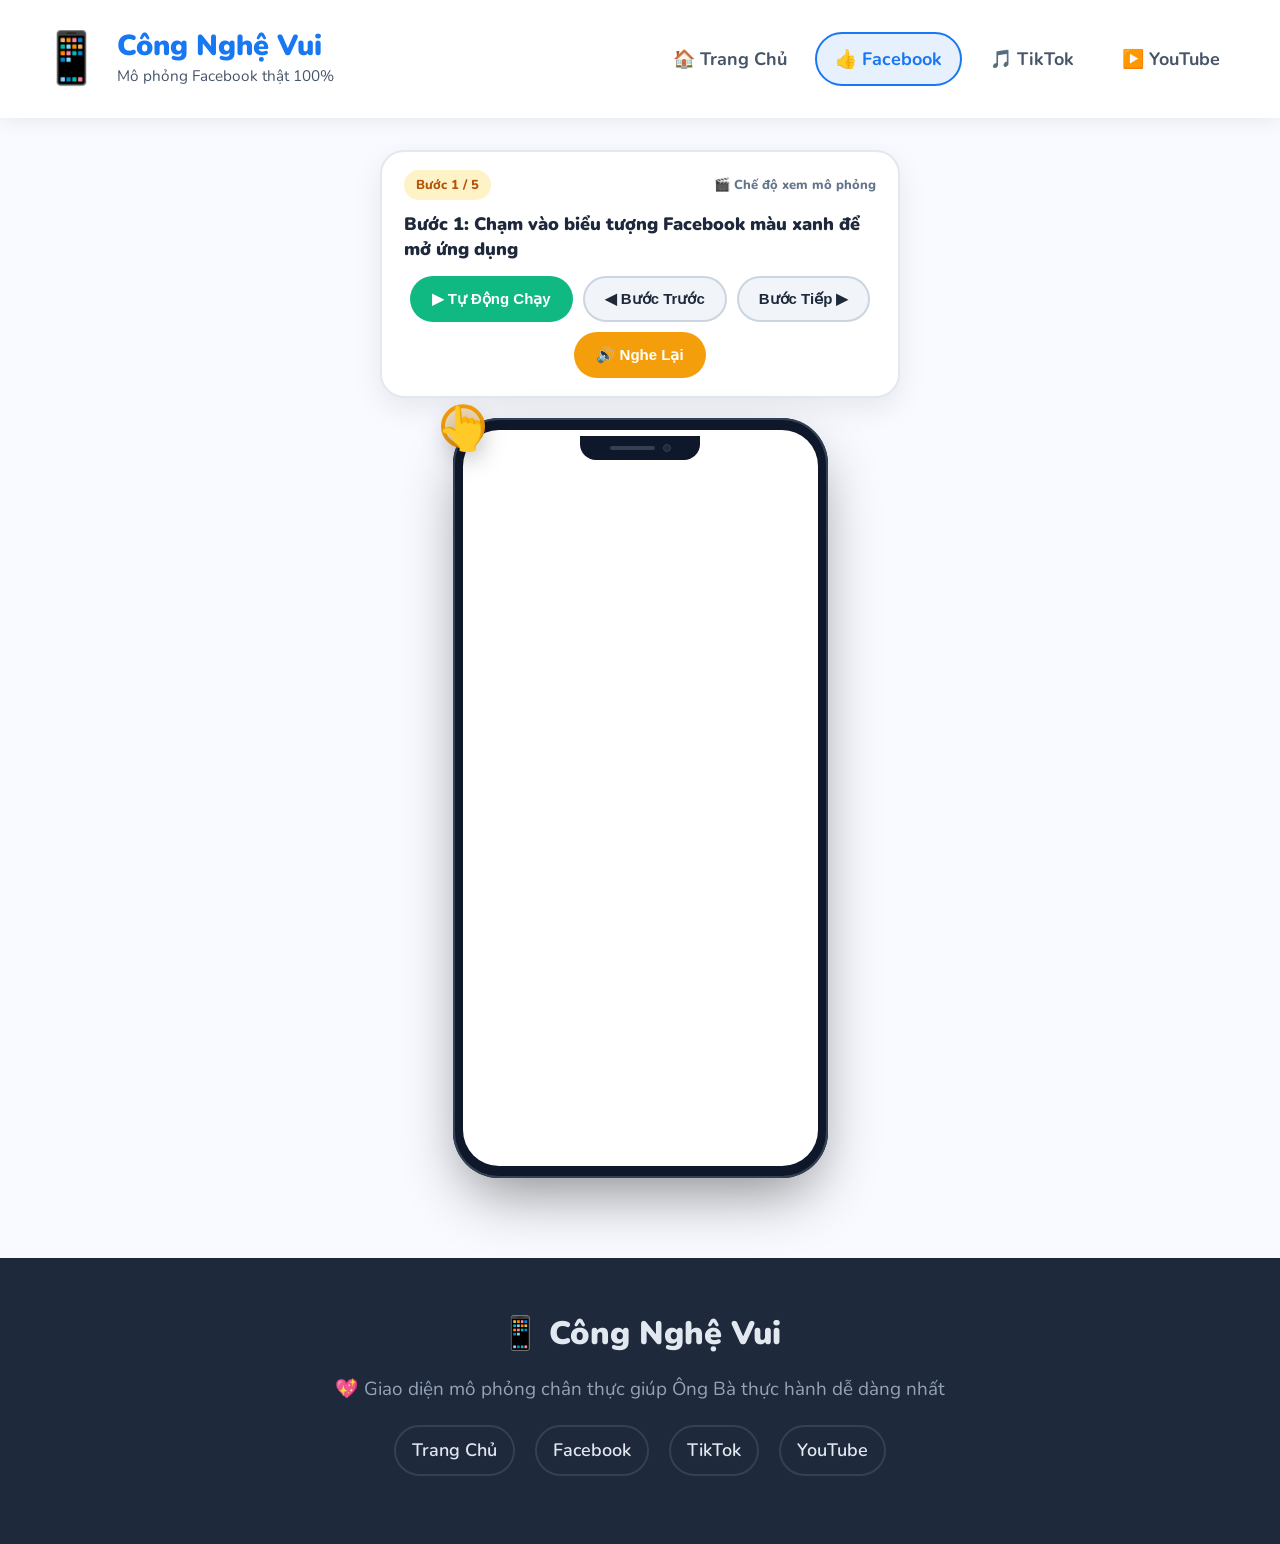
==== commit 664e1a14: "Font" ====
--- a/facebook.html
+++ b/facebook.html
@@ -4,18 +4,23 @@
   <meta charset="UTF-8">
   <meta name="viewport" content="width=device-width, initial-scale=1.0, maximum-scale=5.0">
   <meta name="theme-color" content="#1877f2">
-  <title>Hướng Dẫn Facebook - Công Nghệ Vui</title>
+  <title>Mô Phỏng Facebook - Hướng Dẫn Cho Ông Bà</title>
   <link rel="stylesheet" href="css/style.css">
+  <link rel="stylesheet" href="css/app-simulation.css">
   <link rel="stylesheet" href="css/mobile.css">
   <link href="https://fonts.googleapis.com/css2?family=Nunito:wght@400;700;800;900&display=swap" rel="stylesheet">
 </head>
-<body>
-
+<body style="background: #f8faff;">
+
+<!-- TOP HEADER -->
 <header class="main-header">
   <div class="header-inner">
     <div class="logo-area">
       <span class="logo-icon">📱</span>
-      <div class="logo-text"><h1>Công Nghệ Vui</h1><p>Dành riêng cho Ông Bà</p></div>
+      <div class="logo-text">
+        <h1>Công Nghệ Vui</h1>
+        <p>Mô phỏng Facebook thật 100%</p>
+      </div>
     </div>
     <nav class="top-nav">
       <a href="index.html" class="nav-link">🏠 Trang Chủ</a>
@@ -26,493 +31,321 @@
   </div>
 </header>
 
-<div class="breadcrumb"><div class="breadcrumb-inner">
-  <a href="index.html">🏠 Trang Chủ</a><span>›</span><span>👍 Facebook</span>
-</div></div>
-
-<div class="page-header fb-header">
-  <div class="page-header-inner">
-    <span class="page-icon">👍</span>
-    <h1>Hướng Dẫn Facebook</h1>
-    <p>Xem ảnh con cháu · Nhắn tin · Gọi video miễn phí</p>
+<!-- MAIN SIMULATION AREA -->
+<main style="max-width: 900px; margin: 0 auto; padding: 16px 12px 60px;">
+
+  <!-- SIMULATOR CONTROLLER (TOP) -->
+  <div class="sim-controller">
+    <div class="sim-ctrl-header">
+      <span class="sim-step-badge" id="sim-badge">Bước 1 / 5</span>
+      <span style="font-size:13px; font-weight:800; color:#64748b;">🎬 Chế độ xem mô phỏng</span>
+    </div>
+    <div class="sim-ctrl-title" id="sim-title">
+      Bước 1: Chạm vào biểu tượng Facebook màu xanh để mở ứng dụng
+    </div>
+    <div class="sim-ctrl-buttons">
+      <button class="sim-btn sim-btn-play" id="sim-btn-play" onclick="sim.togglePlay()">
+        ▶ Tự Động Chạy
+      </button>
+      <button class="sim-btn sim-btn-nav" onclick="sim.prev()">
+        ◀ Bước Trước
+      </button>
+      <button class="sim-btn sim-btn-nav" onclick="sim.next()">
+        Bước Tiếp ▶
+      </button>
+      <button class="sim-btn sim-btn-voice" onclick="sim.replayVoice()">
+        🔊 Nghe Lại
+      </button>
+    </div>
   </div>
-</div>
-
-<!-- AUTO DEMO PHONE -->
-<section class="demo-section">
-  <div class="demo-section-inner">
-    <div class="demo-header">
-      <h2>📱 Xem Demo Từng Bước</h2>
-      <p>Tự động chạy — Ông Bà chỉ cần xem!</p>
-    </div>
-    <div id="fb-demo"></div>
+
+  <!-- SMARTPHONE SIMULATOR -->
+  <div class="sim-stage">
+    <div class="sim-phone">
+      <div class="sim-notch">
+        <div class="sim-speaker"></div>
+        <div class="sim-camera"></div>
+      </div>
+
+      <!-- FINGER POINTER -->
+      <div class="sim-finger" id="sim-finger">
+        <div class="sim-finger-pulse"></div>
+        <div class="sim-finger-hand">👆</div>
+      </div>
+
+      <!-- SIMULATED MOBILE SCREEN -->
+      <div class="sim-screen" id="sim-screen">
+        <!-- RENDERED BY SIMULATOR.JS -->
+      </div>
+    </div>
   </div>
-</section>
-
-<!-- HƯỚNG DẪN CHI TIẾT -->
-<section class="steps-section" style="background:#f8faff">
-  <div class="inner">
-    <div class="steps-header-row">
-      <h2>📋 Hướng Dẫn Chi Tiết</h2>
-      <button class="read-all-btn" onclick="Voice.readSteps(window.PAGE_STEPS); document.getElementById('voice-ui').classList.add('active')">
-        🔊 Nghe Tất Cả
-      </button>
-    </div>
-
-    <div class="step-block open" id="step-1">
-      <div class="step-header" onclick="toggleStep('step-1')">
-        <div class="step-num-circle" style="background:linear-gradient(135deg,#1877f2,#1358b8)">1</div>
-        <div class="step-header-text">
-          <strong>Mở Facebook</strong>
-          <span>Tìm và nhấn vào biểu tượng Facebook</span>
-        </div>
-        <div class="step-toggle">▼</div>
-      </div>
-      <div class="step-body">
-        <div class="step-visual">
-          <div class="step-anim-box">
-            <div class="anim-phone-mini">
-              <div class="apm-screen apm-home">
-                <div class="apm-app fb-icon-anim">👍</div>
-                <div class="apm-label">Facebook</div>
-                <div class="apm-tap-hint">👆 Nhấn vào đây</div>
-              </div>
-            </div>
-          </div>
-        </div>
-        <div class="step-text-short">
-          <p>Tìm biểu tượng <strong>chữ "f" màu xanh</strong> trên màn hình điện thoại và nhấn vào.</p>
-          <p>Nếu chưa có, nhờ con cháu tải miễn phí từ App Store hoặc CH Play.</p>
-        </div>
-        <button class="step-speak-btn" onclick="Voice.speak('Tìm biểu tượng Facebook màu xanh trên màn hình điện thoại rồi nhấn vào. Nếu chưa có hãy nhờ con cháu tải về miễn phí.')">🔊 Nghe bước này</button>
-      </div>
-    </div>
-
-    <div class="step-block" id="step-2">
-      <div class="step-header" onclick="toggleStep('step-2')">
-        <div class="step-num-circle" style="background:linear-gradient(135deg,#1877f2,#1358b8)">2</div>
-        <div class="step-header-text">
-          <strong>Tạo Tài Khoản</strong>
-          <span>Điền thông tin đơn giản — làm 1 lần dùng mãi</span>
-        </div>
-        <div class="step-toggle">▼</div>
-      </div>
-      <div class="step-body">
-        <div class="step-visual">
-          <div class="step-anim-box">
-            <div class="fb-form-anim">
-              <div class="ffa-title">📝 Đăng ký Facebook</div>
-              <div class="ffa-field typing-anim" id="ffa-f1">👤 Nguyễn Thị Ba</div>
-              <div class="ffa-field" id="ffa-f2">📱 0912 345 678</div>
-              <div class="ffa-field" id="ffa-f3">🔒 ••••••••</div>
-              <div class="ffa-btn" id="ffa-btn">✅ Đăng ký</div>
-            </div>
-          </div>
-        </div>
-        <div class="step-text-short">
-          <p>Nhấn <strong>"Tạo tài khoản mới"</strong> → điền họ tên → số điện thoại → mật khẩu → nhấn Đăng ký.</p>
-          <p>⚠️ Ghi mật khẩu ra giấy và cất kỹ!</p>
-        </div>
-        <button class="step-speak-btn" onclick="Voice.speak('Nhấn vào nút Tạo tài khoản mới. Sau đó điền họ tên thật, số điện thoại đang dùng, và đặt mật khẩu ít nhất 8 ký tự. Nhớ ghi mật khẩu ra giấy và cất kỹ nhé!')">🔊 Nghe bước này</button>
-      </div>
-    </div>
-
-    <div class="step-block" id="step-3">
-      <div class="step-header" onclick="toggleStep('step-3')">
-        <div class="step-num-circle" style="background:linear-gradient(135deg,#1877f2,#1358b8)">3</div>
-        <div class="step-header-text">
-          <strong>Tìm & Kết Bạn</strong>
-          <span>Tìm lại bạn bè, con cháu trên Facebook</span>
-        </div>
-        <div class="step-toggle">▼</div>
-      </div>
-      <div class="step-body">
-        <div class="step-visual">
-          <div class="step-anim-box">
-            <div class="search-anim-demo">
-              <div class="sad-search-bar">🔍 Nguyễn Văn An...</div>
-              <div class="sad-result">
-                <div class="sad-item">👤 <strong>Nguyễn Văn An</strong> — Hà Nội <button class="sad-add-btn" onclick="this.textContent='✅ Đã gửi'">+ Thêm bạn</button></div>
-                <div class="sad-item">👤 <strong>Nguyễn Văn An</strong> — Sài Gòn <button class="sad-add-btn" onclick="this.textContent='✅ Đã gửi'">+ Thêm bạn</button></div>
-              </div>
-            </div>
-          </div>
-        </div>
-        <div class="step-text-short">
-          <p>Nhấn 🔍 → gõ tên người muốn kết bạn → nhấn <strong>"Thêm bạn"</strong>.</p>
-          <p>Xem ảnh đại diện để chắc đúng người!</p>
-        </div>
-        <button class="step-speak-btn" onclick="Voice.speak('Nhấn vào biểu tượng kính lúp ở thanh dưới. Gõ tên người muốn kết bạn. Xem ảnh đại diện để chắc đúng người rồi nhấn Thêm bạn. Đợi họ chấp nhận là xong!')">🔊 Nghe bước này</button>
-      </div>
-    </div>
-
-    <div class="step-block" id="step-4">
-      <div class="step-header" onclick="toggleStep('step-4')">
-        <div class="step-num-circle" style="background:linear-gradient(135deg,#1877f2,#1358b8)">4</div>
-        <div class="step-header-text">
-          <strong>Đăng Ảnh Lên Facebook</strong>
-          <span>Chia sẻ ảnh để bạn bè cùng xem</span>
-        </div>
-        <div class="step-toggle">▼</div>
-      </div>
-      <div class="step-body">
-        <div class="step-visual">
-          <div class="step-anim-box">
-            <div class="post-anim-demo" id="post-anim">
-              <div class="pad-input">😊 Ông Bà đang nghĩ gì?</div>
-              <div class="pad-actions">
-                <div class="pad-btn photo-btn" onclick="demoAddPhoto()">📷 Ảnh/Video</div>
-                <div class="pad-btn feel-btn" onclick="demoAddFeeling()">😊 Cảm xúc</div>
-              </div>
-              <div class="pad-preview" id="pad-preview" style="display:none">🌸 Ảnh đã chọn</div>
-              <div class="pad-submit" onclick="demoSubmitPost()">📤 Đăng Bài</div>
-              <div id="pad-result" style="font-size:0.85rem;color:green;margin-top:8px;text-align:center"></div>
-            </div>
-          </div>
-        </div>
-        <div class="step-text-short">
-          <p>Nhấn ô <strong>"Đang nghĩ gì?"</strong> → viết vài chữ → nhấn 📷 thêm ảnh → nhấn <strong>Đăng</strong>.</p>
-        </div>
-        <button class="step-speak-btn" onclick="Voice.speak('Nhấn vào ô Đang nghĩ gì trên trang chủ. Viết vài chữ muốn chia sẻ. Nhấn vào biểu tượng máy ảnh để thêm ảnh từ điện thoại. Cuối cùng nhấn nút Đăng màu xanh là xong!')">🔊 Nghe bước này</button>
-      </div>
-    </div>
-
-    <div class="step-block" id="step-5">
-      <div class="step-header" onclick="toggleStep('step-5')">
-        <div class="step-num-circle" style="background:linear-gradient(135deg,#1877f2,#1358b8)">5</div>
-        <div class="step-header-text">
-          <strong>Nhắn Tin & Gọi Video</strong>
-          <span>Chat và gọi video miễn phí qua Messenger</span>
-        </div>
-        <div class="step-toggle">▼</div>
-      </div>
-      <div class="step-body">
-        <div class="step-visual">
-          <div class="step-anim-box">
-            <div class="chat-anim-demo">
-              <div class="cad-header">💬 Messenger — Con Gái Lan</div>
-              <div class="cad-msgs">
-                <div class="cad-bubble in">Chào Ba! Ba khoẻ không? 😊</div>
-                <div class="cad-bubble out">Ba khoẻ lắm, con ơi! 👍</div>
-                <div class="cad-bubble in typing" id="typing-bubble">...</div>
-              </div>
-              <div class="cad-actions">
-                <button class="cad-call-btn" onclick="demoVideoCall()">📹 Gọi Video</button>
-                <button class="cad-voice-btn" onclick="demoVoiceCall()">📞 Gọi Thoại</button>
-              </div>
-              <div id="call-overlay-demo" class="call-overlay-demo" style="display:none">
-                <div class="cod-pulse">📹</div>
-                <p>Đang gọi Con Gái Lan...</p>
-                <button onclick="document.getElementById('call-overlay-demo').style.display='none'">Kết Thúc</button>
-              </div>
-            </div>
-          </div>
-        </div>
-        <div class="step-text-short">
-          <p>Nhấn biểu tượng 💬 → chọn tên người → nhắn tin hoặc nhấn 📹 để gọi video miễn phí.</p>
-        </div>
-        <button class="step-speak-btn" onclick="Voice.speak('Nhấn vào biểu tượng tin nhắn bong bóng ở thanh dưới. Chọn tên người muốn nhắn tin. Gõ lời nhắn rồi nhấn nút gửi. Để gọi video miễn phí, nhấn biểu tượng máy quay phim ở góc trên bên phải.')">🔊 Nghe bước này</button>
-      </div>
-    </div>
-
-    <div class="step-block" id="step-6">
-      <div class="step-header" onclick="toggleStep('step-6')">
-        <div class="step-num-circle" style="background:linear-gradient(135deg,#1877f2,#1358b8)">6</div>
-        <div class="step-header-text">
-          <strong>Nhấn Thích & Bình Luận</strong>
-          <span>Tương tác với bài viết của bạn bè</span>
-        </div>
-        <div class="step-toggle">▼</div>
-      </div>
-      <div class="step-body">
-        <div class="step-visual">
-          <div class="step-anim-box">
-            <div class="react-anim-demo">
-              <div class="rad-post">
-                <div class="rad-header">🌸 Hoa nhà em nở đẹp quá! 🌺</div>
-                <div class="rad-actions">
-                  <button class="rad-like" onclick="this.classList.toggle('liked'); this.textContent = this.classList.contains('liked') ? '💙 Đã Thích' : '👍 Thích'">👍 Thích</button>
-                  <button class="rad-comment" onclick="document.getElementById('rad-comment-box').style.display='block'">💬 Bình luận</button>
-                  <button class="rad-share" onclick="Voice.speak('Đã chia sẻ bài viết!')">↗️ Chia sẻ</button>
-                </div>
-                <div id="rad-comment-box" style="display:none;padding:8px 0">
-                  <input type="text" placeholder="Viết bình luận..." style="width:100%;border:2px solid #e2e8f0;border-radius:20px;padding:8px 14px;font-size:0.9rem;font-family:inherit" id="rad-inp">
-                  <button onclick="submitRadComment()" style="margin-top:6px;background:#1877f2;color:white;border:none;padding:8px 18px;border-radius:20px;font-weight:800;cursor:pointer">Gửi</button>
-                  <div id="rad-result" style="font-size:0.85rem;color:green;margin-top:6px"></div>
-                </div>
-              </div>
-              <div class="reaction-row">
-                <span>Nhấn giữ "Thích" để chọn cảm xúc:</span>
-                <div class="reaction-emojis">
-                  <span onclick="Voice.speak('Yêu thích')" title="Yêu">❤️</span>
-                  <span onclick="Voice.speak('Haha')" title="Haha">😂</span>
-                  <span onclick="Voice.speak('Ngạc nhiên')" title="Wow">😮</span>
-                  <span onclick="Voice.speak('Buồn')" title="Buồn">😢</span>
-                  <span onclick="Voice.speak('Phẫn nộ')" title="Phẫn nộ">😠</span>
-                </div>
-              </div>
-            </div>
-          </div>
-        </div>
-        <div class="step-text-short">
-          <p>Nhấn <strong>👍 Thích</strong> để bày tỏ cảm xúc. Nhấn giữ 1 giây để chọn tim, cười, v.v.</p>
-          <p>Nhấn <strong>💬 Bình luận</strong> để viết vài chữ động viên.</p>
-        </div>
-        <button class="step-speak-btn" onclick="Voice.speak('Nhấn vào nút Thích dưới bài viết để bày tỏ cảm xúc. Nhấn giữ nút Thích trong một giây để hiện ra nhiều cảm xúc như tim đỏ, cười, ngạc nhiên. Nhấn Bình luận để viết vài chữ động viên bạn bè.')">🔊 Nghe bước này</button>
-      </div>
-    </div>
-
-  </div>
-</section>
-
-<!-- CẢNH BÁO AN TOÀN -->
-<section style="padding:48px 24px;background:white">
-  <div style="max-width:900px;margin:0 auto">
-    <h2 style="font-size:1.8rem;font-weight:900;margin-bottom:24px;text-align:center">🔒 An Toàn Khi Dùng Facebook</h2>
-    <div style="display:grid;grid-template-columns:1fr 1fr;gap:20px">
-      <div style="background:#f0fdf4;border-radius:20px;padding:24px;border:3px solid #22c55e">
-        <div style="font-size:1.3rem;font-weight:900;margin-bottom:14px">✅ Nên Làm</div>
-        <ul style="list-style:none;display:flex;flex-direction:column;gap:10px;font-size:1rem">
-          <li>✅ Kết bạn với người quen biết</li>
-          <li>✅ Giữ mật khẩu bí mật</li>
-          <li>✅ Báo cáo bài viết xấu</li>
-          <li>✅ Đăng xuất khi dùng xong</li>
-        </ul>
-      </div>
-      <div style="background:#fff1f2;border-radius:20px;padding:24px;border:3px solid #ef4444">
-        <div style="font-size:1.3rem;font-weight:900;margin-bottom:14px">❌ Không Nên Làm</div>
-        <ul style="list-style:none;display:flex;flex-direction:column;gap:10px;font-size:1rem">
-          <li>❌ Không kết bạn người lạ</li>
-          <li>❌ Không nhấn link lạ</li>
-          <li>❌ Không chuyển tiền qua Facebook</li>
-          <li>❌ Không chia sẻ CMND, tài khoản ngân hàng</li>
-        </ul>
-      </div>
-    </div>
-    <div class="warn-box" style="margin-top:20px">
-      <div class="warn-icon">⚠️</div>
-      <div class="warn-text">
-        <strong>Cảnh báo lừa đảo phổ biến</strong>
-        <p>Có người nhắn tin xưng là con cháu đang gặp nạn cần tiền gấp — đây là LỪA ĐẢO! Hãy gọi điện thẳng cho con cháu để kiểm tra trước.</p>
-      </div>
-    </div>
-  </div>
-</section>
-
-<section class="nav-section">
-  <div class="nav-section-inner">
-    <a href="index.html" class="nav-prev">← Trang Chủ</a>
-    <a href="tiktok.html" class="nav-next tt-next">Tiếp: TikTok →</a>
-  </div>
-</section>
+
+</main>
 
 <footer class="main-footer">
   <div class="footer-inner">
     <div class="footer-logo">📱 Công Nghệ Vui</div>
-    <p>💖 Được tạo ra với tình yêu thương dành cho Ông Bà</p>
+    <p>💖 Giao diện mô phỏng chân thực giúp Ông Bà thực hành dễ dàng nhất</p>
     <div class="footer-links">
-      <a href="index.html">Trang Chủ</a><a href="facebook.html">Facebook</a>
-      <a href="tiktok.html">TikTok</a><a href="youtube.html">YouTube</a>
-    </div>
-    <p class="copy">© 2025 Công Nghệ Vui</p>
+      <a href="index.html">Trang Chủ</a>
+      <a href="facebook.html">Facebook</a>
+      <a href="tiktok.html">TikTok</a>
+      <a href="youtube.html">YouTube</a>
+    </div>
   </div>
 </footer>
-<div class="back-to-top" id="backTop" onclick="window.scrollTo({top:0,behavior:'smooth'})">🔝 Lên Đầu</div>
-
+
+<script src="js/voice.js"></script>
+<script src="js/simulator.js"></script>
+<script src="js/mobile.js"></script>
 <script>
-// Facebook demo steps for phone animator
-const FB_STEPS = [
-  {
-    screen: <div class="sc-home"><div class="sc-app-icon" style="background:#1877f2">👍</div><div class="sc-app-label">Facebook</div><div class="sc-hint">👆 Nhấn vào đây</div></div>,
-    tap: {x:50,y:50}, caption: 'Nhấn vào Facebook để mở', audio: 'Tìm biểu tượng Facebook màu xanh và nhấn vào.', duration: 3500
+// REAL FACEBOOK STEPS
+const FB_SIMULATION_STEPS = [
+  // 1. MỞ APP
+  {
+    title: 'Bước 1: Tìm biểu tượng Facebook chữ "f" màu xanh trên màn hình rồi nhấn vào để mở',
+    voice: 'Bước một: Tìm biểu tượng Facebook chữ f màu xanh trên màn hình điện thoại rồi nhấn vào để mở ứng dụng.',
+    finger: { x: 30, y: 35 },
+    duration: 5000,
+    render: () => 
+      <div class="sim-status-bar status-dark" style="background:#1e293b">
+        <span>09:41</span>
+        <div class="sim-status-icons"><span>📶</span><span>🔋 95%</span></div>
+      </div>
+      <div style="background:linear-gradient(180deg, #1e3a8a, #0f172a); height:100%; padding:30px 18px; display:grid; grid-template-columns:repeat(4,1fr); gap:18px; align-content:start;">
+        <div style="display:flex; flex-direction:column; align-items:center; gap:6px; cursor:pointer;" onclick="sim.next()">
+          <div style="width:58px; height:58px; background:#1877f2; border-radius:14px; display:flex; align-items:center; justify-content:center; font-size:32px; color:white; font-weight:900; box-shadow:0 8px 16px rgba(24,119,242,0.4);">f</div>
+          <span style="color:white; font-size:12px; font-weight:700;">Facebook</span>
+        </div>
+        <div style="display:flex; flex-direction:column; align-items:center; gap:6px;">
+          <div style="width:58px; height:58px; background:#010101; border-radius:14px; display:flex; align-items:center; justify-content:center; font-size:28px; color:#fe2c55;">🎵</div>
+          <span style="color:white; font-size:12px;">TikTok</span>
+        </div>
+        <div style="display:flex; flex-direction:column; align-items:center; gap:6px;">
+          <div style="width:58px; height:58px; background:#ff0000; border-radius:14px; display:flex; align-items:center; justify-content:center; font-size:26px; color:white;">▶️</div>
+          <span style="color:white; font-size:12px;">YouTube</span>
+        </div>
+        <div style="display:flex; flex-direction:column; align-items:center; gap:6px;">
+          <div style="width:58px; height:58px; background:#22c55e; border-radius:14px; display:flex; align-items:center; justify-content:center; font-size:26px; color:white;">📞</div>
+          <span style="color:white; font-size:12px;">Điện thoại</span>
+        </div>
+      </div>
+    
   },
-  {
-    screen: <div class="sc"><div class="sc-topbar sc-fb-top">facebook <span>Đăng nhập</span></div><div class="sc-form"><div class="sc-form-field">👤 Tên của bạn</div><div class="sc-form-field active">📱 Số điện thoại</div><div class="sc-form-field">🔒 Mật khẩu</div><div class="sc-form-btn">Đăng ký →</div></div></div>,
-    tap: {x:50,y:72}, caption: 'Điền thông tin, nhấn Đăng ký', audio: 'Điền họ tên, số điện thoại và mật khẩu rồi nhấn Đăng ký.', duration: 4000
+
+  // 2. LƯỚT BẢNG TIN
+  {
+    title: 'Bước 2: Lướt xem ảnh và bài viết mới của con cháu trên Bảng Tin Facebook',
+    voice: 'Bước hai: Khi mở Facebook, màn hình chính là Bảng Tin. Ông Bà vuốt ngón tay lên để xem các hình ảnh con cháu vừa đăng.',
+    finger: { x: 50, y: 70 },
+    duration: 5500,
+    render: () => 
+      <div class="fb-app-screen">
+        <div class="sim-status-bar status-light" style="background:#fff">
+          <span>09:41</span>
+          <div class="sim-status-icons"><span>📶</span><span>🔋 95%</span></div>
+        </div>
+        <!-- Real FB Header -->
+        <div class="fb-header">
+          <div class="fb-logo">facebook</div>
+          <div class="fb-header-actions">
+            <div class="fb-circle-btn">🔍</div>
+            <div class="fb-circle-btn">💬<span class="fb-badge">1</span></div>
+          </div>
+        </div>
+        <!-- Real FB Tabs -->
+        <div class="fb-nav-tabs">
+          <div class="fb-tab active">🏠</div>
+          <div class="fb-tab">📺</div>
+          <div class="fb-tab">👥</div>
+          <div class="fb-tab">🔔</div>
+          <div class="fb-tab">☰</div>
+        </div>
+        <!-- Feed -->
+        <div class="fb-feed">
+          <div class="fb-create-box">
+            <div class="fb-avatar">👵</div>
+            <div class="fb-input-fake">Bà đang nghĩ gì thế?</div>
+            <div class="fb-photo-icon">📷</div>
+          </div>
+
+          <!-- Post -->
+          <div class="fb-post-card">
+            <div class="fb-post-header">
+              <div class="fb-avatar" style="background:#fed7aa">👧</div>
+              <div class="fb-post-user">
+                <div class="fb-user-name">Cháu Lan Hương</div>
+                <div class="fb-post-meta">Vừa xong · 🌐 Công khai</div>
+              </div>
+            </div>
+            <div class="fb-post-body">
+              Cuối tuần cả nhà về quê thăm Ông Bà! Hoa trong vườn nở rực rỡ quá ạ 🌸❤️
+            </div>
+            <div class="fb-post-media">
+              🌸🌺🌻
+              <div class="fb-media-caption">Vườn hoa quê nội</div>
+            </div>
+            <div class="fb-post-stats">
+              <div class="fb-stats-likes">
+                <div class="fb-like-bubble">👍</div>
+                <div class="fb-heart-bubble">❤️</div>
+                <span>45</span>
+              </div>
+              <div>8 bình luận</div>
+            </div>
+            <div class="fb-post-actions">
+              <div class="fb-act-btn">👍 Thích</div>
+              <div class="fb-act-btn">💬 Bình luận</div>
+              <div class="fb-act-btn">↗️ Chia sẻ</div>
+            </div>
+          </div>
+        </div>
+      </div>
+    
   },
-  {
-    screen: <div class="sc"><div class="sc-topbar sc-fb-top">Tìm bạn bè <span>🔍</span></div><div class="sc-body"><div style="padding:10px"><div style="background:#f1f5f9;border-radius:20px;padding:10px 12px;font-size:0.8rem;color:#64748b;margin-bottom:10px">🔍 Nguyễn Văn An...</div><div style="display:flex;align-items:center;gap:8px;padding:8px 0;border-bottom:1px solid #f1f5f9"><span style="font-size:1.5rem">👤</span><div style="flex:1"><div style="font-size:0.8rem;font-weight:800">Nguyễn Văn An</div><div style="font-size:0.7rem;color:#94a3b8">Hà Nội</div></div><div style="background:#1877f2;color:white;border-radius:20px;padding:4px 10px;font-size:0.75rem;font-weight:800">+Thêm</div></div></div></div></div>,
-    tap: {x:82,y:50}, caption: 'Tìm bạn → nhấn Thêm bạn', audio: 'Gõ tên người muốn kết bạn rồi nhấn nút Thêm bạn màu xanh.', duration: 4000
+
+  // 3. THẢ TIM / NHẤN THÍCH
+  {
+    title: 'Bước 3: Nhấn vào nút "Thích" 👍 để thả tim và khen ngợi bài viết của con cháu',
+    voice: 'Bước ba: Nhấn vào chữ Thích có hình bàn tay giơ ngón cái để bày tỏ tình cảm yêu thương với bài viết.',
+    finger: { x: 25, y: 92 },
+    duration: 5000,
+    render: () => 
+      <div class="fb-app-screen">
+        <div class="sim-status-bar status-light" style="background:#fff">
+          <span>09:41</span>
+          <div class="sim-status-icons"><span>📶</span><span>🔋 95%</span></div>
+        </div>
+        <div class="fb-header">
+          <div class="fb-logo">facebook</div>
+          <div class="fb-header-actions">
+            <div class="fb-circle-btn">🔍</div>
+            <div class="fb-circle-btn">💬<span class="fb-badge">1</span></div>
+          </div>
+        </div>
+        <div class="fb-feed">
+          <div class="fb-post-card">
+            <div class="fb-post-header">
+              <div class="fb-avatar" style="background:#fed7aa">👧</div>
+              <div class="fb-post-user">
+                <div class="fb-user-name">Cháu Lan Hương</div>
+                <div class="fb-post-meta">Vừa xong · 🌐</div>
+              </div>
+            </div>
+            <div class="fb-post-body">
+              Cuối tuần cả nhà về quê thăm Ông Bà! 🌸❤️
+            </div>
+            <div class="fb-post-media">
+              🌸🌺🌻
+            </div>
+            <div class="fb-post-stats">
+              <div class="fb-stats-likes">
+                <div class="fb-like-bubble">👍</div>
+                <div class="fb-heart-bubble">❤️</div>
+                <span style="font-weight:700; color:#1877f2;">Bạn và 45 người khác</span>
+              </div>
+            </div>
+            <div class="fb-post-actions">
+              <div class="fb-act-btn liked" style="color:#1877f2; background:#e7f0fd;">
+                <span style="font-size:18px;">💙</span> Đã Thích
+              </div>
+              <div class="fb-act-btn">💬 Bình luận</div>
+              <div class="fb-act-btn">↗️ Chia sẻ</div>
+            </div>
+          </div>
+        </div>
+      </div>
+    
   },
-  {
-    screen: <div class="sc"><div class="sc-topbar sc-fb-top">facebook</div><div class="sc-post"><div class="sc-post-hd"><span class="sc-avatar">😊</span><div><div class="sc-post-name">Bà Lan</div><div class="sc-post-time">Vừa xong</div></div></div><div class="sc-post-text">Hôm nay đi chơi với cháu, vui quá! 🌺</div><div class="sc-post-img">📸</div><div class="sc-post-actions"><div class="sc-action sc-like-active">💙 Thích</div><div class="sc-action">💬 Bình luận</div><div class="sc-action">↗️ Chia sẻ</div></div></div></div>,
-    tap: {x:20,y:82}, caption: 'Nhấn Thích để bày tỏ cảm xúc!', audio: 'Nhấn nút Thích dưới bài viết để bày tỏ cảm xúc với bài đăng của bạn bè.', duration: 3500
+
+  // 4. VIẾT BÌNH LUẬN
+  {
+    title: 'Bước 4: Nhấn "Bình luận" để gửi lời nhắn nhủ yêu thương cho con cháu',
+    voice: 'Bước bốn: Nhấn vào nút Bình Luận, gõ vài chữ hỏi thăm rồi nhấn nút gửi màu xanh.',
+    finger: { x: 50, y: 70 },
+    duration: 5500,
+    render: () => 
+      <div class="fb-app-screen">
+        <div class="sim-status-bar status-light" style="background:#fff">
+          <span>09:41</span>
+          <div class="sim-status-icons"><span>📶</span><span>🔋 95%</span></div>
+        </div>
+        <div class="fb-header">
+          <div style="font-size:18px; font-weight:800;">💬 Bình luận bài viết</div>
+          <div style="font-size:14px; color:#1877f2; font-weight:700;">Đóng</div>
+        </div>
+        <div style="flex:1; padding:14px; background:#fff; display:flex; flex-direction:column; gap:12px;">
+          <div style="display:flex; gap:10px;">
+            <div class="fb-avatar" style="background:#fed7aa">👧</div>
+            <div style="background:#f0f2f5; padding:10px 14px; border-radius:18px; flex:1;">
+              <strong>Cháu Lan Hương</strong>
+              <p style="margin:4px 0 0; font-size:13px;">Cuối tuần con mang quà về cho Bà nhé!</p>
+            </div>
+          </div>
+
+          <div style="display:flex; gap:10px; animation:fadeIn 0.5s;">
+            <div class="fb-avatar">👵</div>
+            <div style="background:#e7f0fd; border:2px solid #1877f2; padding:10px 14px; border-radius:18px; flex:1;">
+              <strong style="color:#1877f2">Bà Nội (Bạn)</strong>
+              <p style="margin:4px 0 0; font-size:14px; font-weight:700; color:#1e293b;">Bà mong các cháu về lắm! Đi đường cẩn thận nhé con ❤️</p>
+            </div>
+          </div>
+        </div>
+        <div style="padding:10px 14px; background:#fff; border-top:1px solid #e4e6eb; display:flex; gap:8px;">
+          <input type="text" value="Bà mong các cháu về lắm! ❤️" style="flex:1; border:1px solid #1877f2; border-radius:20px; padding:8px 14px; font-size:14px; background:#eff6ff;" readonly>
+          <button style="background:#1877f2; color:white; border:none; border-radius:50%; width:36px; height:36px; font-size:14px;">➤</button>
+        </div>
+      </div>
+    
   },
-  {
-    screen: <div class="sc"><div class="sc-topbar sc-fb-top" style="background:#0a7aff">💬 Messenger</div><div class="sc-msg"><div class="sc-msg-list"><div class="sc-bubble in">Chào Ba! Ba khoẻ không? 😊</div><div class="sc-bubble out">Ba khoẻ lắm con ơi! 👍</div><div class="sc-bubble in">❤️ Nhớ Ba lắm!</div></div><div class="sc-msg-input"><input placeholder="Nhắn tin..."><button class="sc-send">➤</button></div></div></div>,
-    tap: {x:50,y:85}, caption: 'Nhắn tin miễn phí cho con cháu!', audio: 'Nhấn vào bong bóng tin nhắn để chat và gọi video miễn phí với con cháu.', duration: 4000
+
+  // 5. GỌI VIDEO CALL MESSENGER
+  {
+    title: 'Bước 5: Nhấn vào biểu tượng tin nhắn 💬 để Gọi Video miễn phí nhìn thấy mặt con cháu',
+    voice: 'Bước năm: Nhấn biểu tượng tin nhắn, chọn tên con cháu rồi nhấn biểu tượng máy quay phim để gọi video nhìn thấy mặt trực tiếp.',
+    finger: { x: 80, y: 15 },
+    duration: 6000,
+    render: () => 
+      <div class="fb-app-screen" style="background:#0f172a;">
+        <div class="sim-status-bar status-dark">
+          <span>09:41</span>
+          <div class="sim-status-icons"><span>📶</span><span>🔋 95%</span></div>
+        </div>
+        <!-- Real Video Call Screen -->
+        <div style="flex:1; display:flex; flex-direction:column; align-items:center; justify-content:space-around; padding:20px; color:white; text-align:center;">
+          <div style="display:flex; justify-content:space-between; width:100%; align-items:center;">
+            <span>📹 Cuộc gọi Messenger</span>
+            <span style="background:#22c55e; padding:4px 10px; border-radius:20px; font-size:12px;">Đang kết nối...</span>
+          </div>
+
+          <div style="display:flex; flex-direction:column; align-items:center; gap:12px;">
+            <div style="width:110px; height:110px; border-radius:50%; background:#fed7aa; display:flex; align-items:center; justify-content:center; font-size:56px; border:4px solid #22c55e; box-shadow:0 0 30px rgba(34,197,94,0.6); animation:pulse 1.5s infinite;">
+              👧
+            </div>
+            <h3 style="font-size:20px; font-weight:900; margin:0;">Cháu Lan Hương</h3>
+            <p style="color:#94a3b8; font-size:14px; margin:0;">00:28 · Hình ảnh sắc nét</p>
+          </div>
+
+          <div style="display:flex; gap:20px; align-items:center;">
+            <div style="width:52px; height:52px; border-radius:50%; background:#334155; display:flex; align-items:center; justify-content:center; font-size:20px;">🎤</div>
+            <div style="width:68px; height:68px; border-radius:50%; background:#ef4444; display:flex; align-items:center; justify-content:center; font-size:28px; cursor:pointer;" onclick="sim.showStep(0)">📞</div>
+            <div style="width:52px; height:52px; border-radius:50%; background:#334155; display:flex; align-items:center; justify-content:center; font-size:20px;">🔄</div>
+          </div>
+        </div>
+      </div>
+    
   }
 ];
 
-window.PAGE_STEPS = [
-  { el: '#step-1', text: 'Bước 1: Mở Facebook. Tìm biểu tượng chữ f màu xanh trên màn hình điện thoại và nhấn vào.' },
-  { el: '#step-2', text: 'Bước 2: Tạo tài khoản. Nhấn Tạo tài khoản mới, điền họ tên, số điện thoại và đặt mật khẩu. Nhớ ghi mật khẩu ra giấy.' },
-  { el: '#step-3', text: 'Bước 3: Tìm và kết bạn. Nhấn biểu tượng kính lúp, gõ tên người quen, xem ảnh cho chắc đúng người rồi nhấn Thêm bạn.' },
-  { el: '#step-4', text: 'Bước 4: Đăng ảnh. Nhấn ô Đang nghĩ gì, viết vài chữ, thêm ảnh rồi nhấn nút Đăng màu xanh.' },
-  { el: '#step-5', text: 'Bước 5: Nhắn tin và gọi video. Nhấn biểu tượng bong bóng, chọn tên người muốn chat và gọi video hoàn toàn miễn phí.' },
-  { el: '#step-6', text: 'Bước 6: Tương tác bài viết. Nhấn Thích để bày tỏ cảm xúc. Nhấn giữ 1 giây để chọn tim đỏ hoặc mặt cười.' },
-];
-
-function toggleStep(id) {
-  const block = document.getElementById(id);
-  block.classList.toggle('open');
-}
-
-function demoAddPhoto() {
-  document.getElementById('pad-preview').style.display = 'block';
-  Voice.speak('Đã chọn ảnh từ điện thoại!');
-}
-function demoAddFeeling() { Voice.speak('Chọn cảm xúc: Hạnh phúc!'); }
-function demoSubmitPost() {
-  document.getElementById('pad-result').textContent = '✅ Bài viết đã đăng thành công!';
-  Voice.speak('Bài viết đã được đăng lên Facebook!');
-}
-function demoVideoCall() {
-  document.getElementById('call-overlay-demo').style.display = 'flex';
-  Voice.speak('Đang gọi video cho Con Gái Lan... Chờ họ nhấc máy nhé!');
-}
-function demoVoiceCall() {
-  Voice.speak('Đang gọi thoại. Gọi thoại qua Facebook hoàn toàn miễn phí khi dùng wifi!');
-}
-function submitRadComment() {
-  const v = document.getElementById('rad-inp').value;
-  if (v) {
-    document.getElementById('rad-result').textContent = '✅ Đã gửi bình luận: "' + v + '"';
-    document.getElementById('rad-inp').value = '';
-    Voice.speak('Bình luận đã được gửi thành công!');
-  }
-}
-
-// Animate typing in form
-setTimeout(() => {
-  const fields = ['ffa-f1','ffa-f2','ffa-f3'];
-  let i = 0;
-  const iv = setInterval(() => {
-    if (i > 0) document.getElementById(fields[i-1])?.classList.remove('typing-anim');
-    if (i < fields.length) document.getElementById(fields[i])?.classList.add('typing-anim');
-    i++;
-    if (i > fields.length) { clearInterval(iv); document.getElementById('ffa-btn')?.classList.add('glow-anim'); }
-  }, 1200);
-}, 1500);
-
-// Typing bubble animation
-setInterval(() => {
-  const b = document.getElementById('typing-bubble');
-  if (b) {
-    b.style.display = 'block';
-    setTimeout(() => { b.style.display = 'none'; }, 2000);
-  }
-}, 5000);
-</script>
-
-<script src="js/main.js"></script>
-<script src="js/voice.js"></script>
-<script src="js/demo.js"></script>
-<script src="js/mobile.js"></script>
-<script>
-// Init phone demo after scripts load
+// START SIMULATOR ON LOAD
+let sim;
 window.addEventListener('load', () => {
-  new PhoneDemo('fb-demo', FB_STEPS);
+  sim = new AppSimulator({
+    screenId: 'sim-screen',
+    steps: FB_SIMULATION_STEPS,
+    defaultDuration: 5500
+  });
 });
 </script>
-<style>
-.demo-section { padding: 48px 24px; background: linear-gradient(135deg, #e7f0fd, #f0fdf4); }
-.demo-section-inner { max-width: 1100px; margin: 0 auto; }
-.demo-header { text-align: center; margin-bottom: 24px; }
-.demo-header h2 { font-size: 2rem; font-weight: 900; margin-bottom: 8px; }
-.demo-header p { font-size: 1.1rem; color: #64748b; }
-
-.steps-header-row { display: flex; align-items: center; justify-content: space-between; margin-bottom: 28px; flex-wrap: wrap; gap: 12px; }
-.steps-header-row h2 { font-size: 1.8rem; font-weight: 900; margin: 0; }
-.read-all-btn { background: #f59e0b; color: white; border: none; padding: 12px 24px; border-radius: 50px; font-size: 1rem; font-weight: 800; cursor: pointer; transition: all 0.2s; }
-.read-all-btn:hover { transform: scale(1.05); }
-.step-speak-btn { background: #e7f0fd; color: #1877f2; border: 2px solid #1877f2; padding: 10px 20px; border-radius: 50px; font-size: 0.95rem; font-weight: 800; cursor: pointer; margin-top: 12px; transition: all 0.2s; }
-.step-speak-btn:hover { background: #1877f2; color: white; }
-
-.step-visual { margin-bottom: 16px; }
-.step-anim-box { background: #f8faff; border-radius: 16px; padding: 20px; display: flex; justify-content: center; min-height: 160px; align-items: center; }
-.step-text-short p { font-size: 1.05rem; margin-bottom: 8px; line-height: 1.7; }
-
-/* Form animation */
-.fb-form-anim { background: white; border-radius: 16px; padding: 16px; width: 220px; box-shadow: 0 4px 20px rgba(0,0,0,0.08); }
-.ffa-title { font-size: 0.95rem; font-weight: 800; color: #1877f2; margin-bottom: 12px; text-align: center; }
-.ffa-field { border: 2px solid #e2e8f0; border-radius: 10px; padding: 10px 12px; font-size: 0.85rem; color: #64748b; margin-bottom: 8px; transition: all 0.3s; }
-.ffa-field.typing-anim { border-color: #1877f2; background: #eff6ff; color: #1e293b; }
-.ffa-btn { background: #22c55e; color: white; border-radius: 10px; padding: 10px; text-align: center; font-size: 0.9rem; font-weight: 800; cursor: pointer; transition: all 0.3s; }
-.ffa-btn.glow-anim { animation: btn-glow 1s ease-in-out infinite; }
-@keyframes btn-glow { 0%,100% { box-shadow: 0 0 0 0 rgba(34,197,94,0.4); } 50% { box-shadow: 0 0 0 10px rgba(34,197,94,0); } }
-
-/* Search anim */
-.search-anim-demo { background: white; border-radius: 14px; padding: 14px; width: 240px; box-shadow: 0 4px 16px rgba(0,0,0,0.08); }
-.sad-search-bar { background: #f1f5f9; border-radius: 20px; padding: 10px 14px; font-size: 0.85rem; color: #64748b; margin-bottom: 10px; }
-.sad-result { display: flex; flex-direction: column; gap: 8px; }
-.sad-item { display: flex; align-items: center; gap: 8px; font-size: 0.85rem; background: #f8faff; border-radius: 10px; padding: 8px 10px; }
-.sad-add-btn { background: #1877f2; color: white; border: none; border-radius: 20px; padding: 5px 10px; font-size: 0.75rem; font-weight: 800; cursor: pointer; white-space: nowrap; }
-
-/* Post anim */
-.post-anim-demo { background: white; border-radius: 14px; padding: 14px; width: 240px; box-shadow: 0 4px 16px rgba(0,0,0,0.08); }
-.pad-input { border: 2px solid #e2e8f0; border-radius: 20px; padding: 10px 14px; font-size: 0.85rem; color: #94a3b8; margin-bottom: 10px; }
-.pad-actions { display: flex; gap: 8px; margin-bottom: 8px; }
-.pad-btn { flex: 1; background: #f1f5f9; border-radius: 8px; padding: 8px; font-size: 0.8rem; font-weight: 700; cursor: pointer; text-align: center; transition: all 0.2s; }
-.pad-btn:hover { background: #e7f0fd; }
-.pad-preview { background: linear-gradient(135deg, #a8edea, #fed6e3); border-radius: 10px; height: 40px; display: flex; align-items: center; justify-content: center; font-size: 0.85rem; margin-bottom: 8px; }
-.pad-submit { background: #1877f2; color: white; border-radius: 10px; padding: 10px; text-align: center; font-size: 0.9rem; font-weight: 800; cursor: pointer; transition: all 0.2s; }
-.pad-submit:hover { opacity: 0.9; }
-
-/* Chat anim */
-.chat-anim-demo { background: white; border-radius: 14px; overflow: hidden; width: 240px; box-shadow: 0 4px 16px rgba(0,0,0,0.08); position: relative; }
-.cad-header { background: #1877f2; color: white; padding: 10px 14px; font-size: 0.85rem; font-weight: 800; }
-.cad-msgs { padding: 10px; display: flex; flex-direction: column; gap: 6px; min-height: 80px; }
-.cad-bubble { padding: 8px 12px; border-radius: 16px; font-size: 0.8rem; max-width: 80%; }
-.cad-bubble.in { background: #f1f5f9; align-self: flex-start; }
-.cad-bubble.out { background: #1877f2; color: white; align-self: flex-end; }
-.cad-bubble.typing { color: #94a3b8; align-self: flex-start; font-size: 1rem; letter-spacing: 2px; }
-.cad-actions { display: flex; gap: 8px; padding: 8px 10px; border-top: 1px solid #f1f5f9; }
-.cad-call-btn, .cad-voice-btn { flex: 1; border: none; border-radius: 20px; padding: 8px; font-size: 0.8rem; font-weight: 800; cursor: pointer; }
-.cad-call-btn { background: #1877f2; color: white; }
-.cad-voice-btn { background: #22c55e; color: white; }
-.call-overlay-demo { position: absolute; inset: 0; background: #0f172a; color: white; flex-direction: column; align-items: center; justify-content: center; gap: 12px; border-radius: 14px; }
-.cod-pulse { font-size: 3rem; animation: cod-anim 1s ease-in-out infinite; }
-@keyframes cod-anim { 0%,100% { transform: scale(1); } 50% { transform: scale(1.15); } }
-.call-overlay-demo button { background: #ef4444; color: white; border: none; padding: 8px 20px; border-radius: 20px; font-weight: 800; cursor: pointer; font-size: 0.9rem; }
-
-/* React demo */
-.react-anim-demo { width: 260px; }
-.rad-post { background: white; border-radius: 14px; padding: 14px; box-shadow: 0 4px 16px rgba(0,0,0,0.08); margin-bottom: 12px; }
-.rad-header { font-size: 0.95rem; font-weight: 700; margin-bottom: 12px; }
-.rad-actions { display: flex; gap: 6px; flex-wrap: wrap; }
-.rad-like, .rad-comment, .rad-share { border: 2px solid #e2e8f0; background: #f8faff; border-radius: 20px; padding: 8px 12px; font-size: 0.85rem; font-weight: 800; cursor: pointer; transition: all 0.2s; }
-.rad-like:hover, .rad-like.liked { background: #eff6ff; border-color: #1877f2; color: #1877f2; }
-.rad-comment:hover { background: #f0fdf4; border-color: #22c55e; }
-.rad-share:hover { background: #fff7ed; border-color: #f97316; }
-.reaction-row { background: white; border-radius: 14px; padding: 12px 14px; box-shadow: 0 4px 16px rgba(0,0,0,0.08); }
-.reaction-row span:first-child { font-size: 0.85rem; color: #64748b; display: block; margin-bottom: 8px; }
-.reaction-emojis { display: flex; gap: 10px; font-size: 1.8rem; }
-.reaction-emojis span { cursor: pointer; transition: transform 0.2s; }
-.reaction-emojis span:hover { transform: scale(1.3); }
-
-/* Voice search section */
-.voice-search-section { padding: 60px 24px; background: linear-gradient(135deg, #1e293b, #0f172a); }
-.vs-inner { max-width: 700px; margin: 0 auto; text-align: center; }
-.vs-inner h2 { font-size: 2rem; font-weight: 900; color: white; margin-bottom: 8px; }
-.vs-inner p { font-size: 1.1rem; color: #94a3b8; margin-bottom: 24px; }
-.vs-bar { display: flex; gap: 10px; align-items: center; background: white; border-radius: 50px; padding: 8px 8px 8px 20px; box-shadow: 0 8px 30px rgba(0,0,0,0.3); }
-.vs-input { flex: 1; border: none; outline: none; font-size: 1.05rem; font-family: inherit; background: transparent; }
-.vs-go-btn { background: #1877f2; color: white; border: none; border-radius: 50px; padding: 12px 24px; font-size: 1rem; font-weight: 800; cursor: pointer; }
-.vs-result { margin-top: 16px; font-size: 1.1rem; color: white; font-weight: 700; }
-.vs-result a { color: #f59e0b; }
-.vs-suggestions { display: flex; gap: 10px; justify-content: center; flex-wrap: wrap; margin-top: 20px; }
-.vs-suggestions span { background: rgba(255,255,255,0.1); color: white; padding: 10px 20px; border-radius: 50px; cursor: pointer; font-size: 1rem; font-weight: 700; transition: all 0.2s; border: 2px solid rgba(255,255,255,0.2); }
-.vs-suggestions span:hover { background: rgba(255,255,255,0.2); }
-
-@media (max-width: 600px) {
-  .steps-header-row { flex-direction: column; align-items: flex-start; }
-  .step-anim-box { flex-direction: column; }
-  .fb-form-anim, .search-anim-demo, .post-anim-demo, .chat-anim-demo, .react-anim-demo { width: 100%; max-width: 300px; }
-  .vs-bar { padding: 6px 6px 6px 14px; }
-  .vs-input { font-size: 0.95rem; }
-  .safety-grid { grid-template-columns: 1fr !important; }
-}
-</style>
 </body>
 </html>
--- a/css/app-simulation.css
+++ b/css/app-simulation.css
@@ -0,0 +1,1005 @@
+/* =========================================================
+   APP-SIMULATION.CSS - PIXEL-PERFECT REAL APP INTERFACES
+   Facebook, TikTok, YouTube Mobile App Clones for Seniors
+   ========================================================= */
+
+/* ===== SMARTPHONE CONTAINER ===== */
+.sim-stage {
+  display: flex;
+  justify-content: center;
+  align-items: center;
+  padding: 20px;
+  max-width: 100%;
+}
+
+.sim-phone {
+  width: 375px;
+  height: 760px;
+  max-width: 100%;
+  background: #0f172a;
+  border-radius: 46px;
+  padding: 12px 10px;
+  box-shadow: 0 25px 60px -12px rgba(0, 0, 0, 0.45), 0 0 0 1px rgba(255,255,255,0.1), inset 0 0 0 2px #334155;
+  position: relative;
+  user-select: none;
+  flex-shrink: 0;
+}
+
+.sim-notch {
+  position: absolute;
+  top: 18px;
+  left: 50%;
+  transform: translateX(-50%);
+  width: 120px;
+  height: 24px;
+  background: #0f172a;
+  border-radius: 0 0 16px 16px;
+  z-index: 100;
+  display: flex;
+  align-items: center;
+  justify-content: center;
+  gap: 8px;
+}
+.sim-speaker { width: 45px; height: 4px; background: #334155; border-radius: 2px; }
+.sim-camera { width: 8px; height: 8px; background: #1e293b; border-radius: 50%; border: 1px solid #334155; }
+
+.sim-screen {
+  width: 100%;
+  height: 100%;
+  border-radius: 36px;
+  overflow: hidden;
+  position: relative;
+  background: #fff;
+  display: flex;
+  flex-direction: column;
+  font-family: -apple-system, BlinkMacSystemFont, 'Segoe UI', Roboto, Helvetica, Arial, sans-serif;
+}
+
+/* Status Bar */
+.sim-status-bar {
+  height: 36px;
+  padding: 6px 18px 0;
+  display: flex;
+  justify-content: space-between;
+  align-items: center;
+  font-size: 13px;
+  font-weight: 700;
+  z-index: 50;
+}
+.status-dark { color: #fff; background: transparent; }
+.status-light { color: #1e293b; background: transparent; }
+.sim-status-icons { display: flex; gap: 6px; font-size: 11px; align-items: center; }
+
+/* Finger Pointer Animation */
+.sim-finger {
+  position: absolute;
+  z-index: 200;
+  pointer-events: none;
+  transition: all 0.6s cubic-bezier(0.34, 1.56, 0.64, 1);
+  display: flex;
+  flex-direction: column;
+  align-items: center;
+  transform: translate(-50%, -50%);
+}
+.sim-finger-hand {
+  font-size: 42px;
+  filter: drop-shadow(0 6px 12px rgba(0,0,0,0.3));
+  animation: finger-tap 1s infinite alternate ease-in-out;
+}
+.sim-finger-pulse {
+  position: absolute;
+  top: 10px;
+  left: 50%;
+  transform: translateX(-50%);
+  width: 44px;
+  height: 44px;
+  border-radius: 50%;
+  border: 4px solid #f59e0b;
+  background: rgba(245, 158, 11, 0.25);
+  animation: ripple 1.2s infinite ease-out;
+}
+@keyframes finger-tap {
+  0% { transform: translateY(0) scale(1); }
+  100% { transform: translateY(-8px) scale(0.92); }
+}
+@keyframes ripple {
+  0% { transform: translateX(-50%) scale(0.4); opacity: 1; }
+  100% { transform: translateX(-50%) scale(1.6); opacity: 0; }
+}
+
+/* =========================================================
+   1. REAL FACEBOOK MOBILE APP UI
+   ========================================================= */
+.fb-app-screen {
+  background: #f0f2f5;
+  height: 100%;
+  display: flex;
+  flex-direction: column;
+  position: relative;
+  overflow: hidden;
+}
+
+.fb-header {
+  background: #fff;
+  padding: 4px 14px 8px;
+  display: flex;
+  justify-content: space-between;
+  align-items: center;
+  border-bottom: 1px solid #e4e6eb;
+}
+.fb-logo {
+  font-size: 26px;
+  font-weight: 900;
+  color: #1877f2;
+  letter-spacing: -0.5px;
+}
+.fb-header-actions {
+  display: flex;
+  gap: 8px;
+}
+.fb-circle-btn {
+  width: 38px;
+  height: 38px;
+  border-radius: 50%;
+  background: #e4e6eb;
+  display: flex;
+  align-items: center;
+  justify-content: center;
+  font-size: 16px;
+  cursor: pointer;
+  position: relative;
+}
+.fb-badge {
+  position: absolute;
+  top: -2px;
+  right: -2px;
+  background: #e41e3f;
+  color: white;
+  font-size: 10px;
+  font-weight: 800;
+  padding: 1px 5px;
+  border-radius: 10px;
+  border: 2px solid white;
+}
+
+/* Tabs */
+.fb-nav-tabs {
+  background: #fff;
+  display: flex;
+  justify-content: space-around;
+  border-bottom: 1px solid #e4e6eb;
+}
+.fb-tab {
+  flex: 1;
+  text-align: center;
+  padding: 10px 0;
+  font-size: 20px;
+  color: #65676b;
+  position: relative;
+  cursor: pointer;
+}
+.fb-tab.active {
+  color: #1877f2;
+}
+.fb-tab.active::after {
+  content: '';
+  position: absolute;
+  bottom: 0;
+  left: 15%;
+  right: 15%;
+  height: 3px;
+  background: #1877f2;
+  border-radius: 3px 3px 0 0;
+}
+
+/* Content Area */
+.fb-feed {
+  flex: 1;
+  overflow-y: auto;
+  padding-bottom: 20px;
+}
+
+/* Post Creator Box */
+.fb-create-box {
+  background: #fff;
+  padding: 10px 14px;
+  display: flex;
+  align-items: center;
+  gap: 10px;
+  margin-bottom: 8px;
+}
+.fb-avatar {
+  width: 40px;
+  height: 40px;
+  border-radius: 50%;
+  background: linear-gradient(135deg, #a8edea, #fed6e3);
+  display: flex;
+  align-items: center;
+  justify-content: center;
+  font-size: 20px;
+  flex-shrink: 0;
+}
+.fb-input-fake {
+  flex: 1;
+  border: 1px solid #ced0d4;
+  border-radius: 24px;
+  padding: 9px 14px;
+  font-size: 14px;
+  color: #65676b;
+  background: #f0f2f5;
+  cursor: pointer;
+}
+.fb-photo-icon {
+  color: #45bd62;
+  font-size: 22px;
+  cursor: pointer;
+}
+
+/* Stories */
+.fb-stories {
+  background: #fff;
+  padding: 10px 12px;
+  display: flex;
+  gap: 8px;
+  overflow-x: auto;
+  margin-bottom: 8px;
+}
+.fb-story-card {
+  width: 82px;
+  height: 120px;
+  border-radius: 12px;
+  background: #e4e6eb;
+  position: relative;
+  overflow: hidden;
+  flex-shrink: 0;
+  display: flex;
+  flex-direction: column;
+  justify-content: flex-end;
+  padding: 6px;
+  font-size: 11px;
+  font-weight: 700;
+  color: white;
+  box-shadow: inset 0 -30px 20px rgba(0,0,0,0.6);
+}
+.fb-story-card.create {
+  background: #fff;
+  border: 1px solid #e4e6eb;
+  color: #1e293b;
+  box-shadow: none;
+  align-items: center;
+  justify-content: flex-end;
+}
+.fb-add-story-btn {
+  width: 28px;
+  height: 28px;
+  border-radius: 50%;
+  background: #1877f2;
+  color: white;
+  display: flex;
+  align-items: center;
+  justify-content: center;
+  font-size: 18px;
+  border: 2px solid white;
+  margin-bottom: 4px;
+}
+
+/* Feed Post */
+.fb-post-card {
+  background: #fff;
+  margin-bottom: 8px;
+  padding: 12px 0 0;
+}
+.fb-post-header {
+  display: flex;
+  gap: 10px;
+  padding: 0 14px 10px;
+  align-items: center;
+}
+.fb-post-user {
+  flex: 1;
+}
+.fb-user-name {
+  font-size: 14px;
+  font-weight: 700;
+  color: #050505;
+}
+.fb-post-meta {
+  font-size: 12px;
+  color: #65676b;
+}
+.fb-post-body {
+  padding: 0 14px 10px;
+  font-size: 14px;
+  color: #050505;
+  line-height: 1.4;
+}
+.fb-post-media {
+  width: 100%;
+  height: 190px;
+  background: linear-gradient(135deg, #fbc2eb, #a6c1ee);
+  display: flex;
+  flex-direction: column;
+  align-items: center;
+  justify-content: center;
+  font-size: 48px;
+  color: white;
+  position: relative;
+}
+.fb-media-caption {
+  font-size: 14px;
+  font-weight: 700;
+  background: rgba(0,0,0,0.5);
+  padding: 4px 12px;
+  border-radius: 20px;
+  margin-top: 8px;
+}
+
+/* Reactions Bar */
+.fb-post-stats {
+  display: flex;
+  justify-content: space-between;
+  padding: 8px 14px;
+  font-size: 12px;
+  color: #65676b;
+  border-bottom: 1px solid #e4e6eb;
+}
+.fb-stats-likes {
+  display: flex;
+  align-items: center;
+  gap: 4px;
+}
+.fb-like-bubble {
+  width: 18px;
+  height: 18px;
+  background: #1877f2;
+  color: white;
+  border-radius: 50%;
+  display: flex;
+  align-items: center;
+  justify-content: center;
+  font-size: 10px;
+}
+.fb-heart-bubble {
+  width: 18px;
+  height: 18px;
+  background: #e41e3f;
+  color: white;
+  border-radius: 50%;
+  display: flex;
+  align-items: center;
+  justify-content: center;
+  font-size: 10px;
+}
+
+.fb-post-actions {
+  display: flex;
+  justify-content: space-around;
+  padding: 4px 8px;
+}
+.fb-act-btn {
+  flex: 1;
+  display: flex;
+  align-items: center;
+  justify-content: center;
+  gap: 6px;
+  padding: 8px 0;
+  font-size: 13px;
+  font-weight: 700;
+  color: #65676b;
+  border-radius: 6px;
+  cursor: pointer;
+  transition: all 0.2s;
+}
+.fb-act-btn:active { background: #e4e6eb; }
+.fb-act-btn.liked { color: #1877f2; font-weight: 900; }
+
+/* Messenger Overlay Modal */
+.fb-msg-sheet {
+  position: absolute;
+  inset: 0;
+  background: #fff;
+  z-index: 120;
+  display: flex;
+  flex-direction: column;
+  transform: translateY(100%);
+  transition: transform 0.4s cubic-bezier(0.16, 1, 0.3, 1);
+}
+.fb-msg-sheet.open { transform: translateY(0); }
+.fb-msg-top {
+  display: flex;
+  align-items: center;
+  gap: 10px;
+  padding: 10px 14px;
+  border-bottom: 1px solid #e4e6eb;
+  background: #fff;
+}
+.fb-msg-chat {
+  flex: 1;
+  padding: 12px;
+  display: flex;
+  flex-direction: column;
+  gap: 10px;
+  overflow-y: auto;
+}
+.msg-bubble {
+  max-width: 75%;
+  padding: 10px 14px;
+  border-radius: 18px;
+  font-size: 14px;
+  line-height: 1.4;
+}
+.msg-in {
+  background: #f0f2f5;
+  color: #050505;
+  align-self: flex-start;
+  border-bottom-left-radius: 4px;
+}
+.msg-out {
+  background: #0084ff;
+  color: #fff;
+  align-self: flex-end;
+  border-bottom-right-radius: 4px;
+}
+.fb-msg-input-bar {
+  display: flex;
+  align-items: center;
+  gap: 8px;
+  padding: 10px 14px;
+  border-top: 1px solid #e4e6eb;
+}
+.fb-msg-input {
+  flex: 1;
+  border: 1px solid #ced0d4;
+  border-radius: 20px;
+  padding: 8px 14px;
+  font-size: 14px;
+  outline: none;
+}
+
+/* =========================================================
+   2. REAL TIKTOK MOBILE APP UI
+   ========================================================= */
+.tt-app-screen {
+  background: #000;
+  height: 100%;
+  display: flex;
+  flex-direction: column;
+  position: relative;
+  overflow: hidden;
+  color: #fff;
+}
+
+.tt-top-nav {
+  position: absolute;
+  top: 36px;
+  left: 0;
+  right: 0;
+  z-index: 40;
+  display: flex;
+  justify-content: center;
+  align-items: center;
+  gap: 16px;
+  font-size: 16px;
+  font-weight: 700;
+  text-shadow: 0 1px 4px rgba(0,0,0,0.8);
+}
+.tt-tab-item { color: rgba(255,255,255,0.6); cursor: pointer; position: relative; padding: 4px 0; }
+.tt-tab-item.active { color: #fff; font-weight: 800; font-size: 17px; }
+.tt-tab-item.active::after {
+  content: '';
+  position: absolute;
+  bottom: 0;
+  left: 20%;
+  right: 20%;
+  height: 2px;
+  background: #fff;
+  border-radius: 2px;
+}
+.tt-search-icon {
+  position: absolute;
+  right: 16px;
+  font-size: 20px;
+  cursor: pointer;
+}
+
+/* Fullscreen TikTok Video Viewport */
+.tt-viewport {
+  flex: 1;
+  position: relative;
+  overflow: hidden;
+  background: #181818;
+}
+.tt-video-slide {
+  position: absolute;
+  inset: 0;
+  display: flex;
+  flex-direction: column;
+  justify-content: center;
+  align-items: center;
+  transition: transform 0.45s cubic-bezier(0.2, 0.8, 0.2, 1);
+  background-size: cover;
+  background-position: center;
+}
+.tt-vid-main-icon {
+  font-size: 80px;
+  animation: float-slow 3s infinite alternate ease-in-out;
+}
+@keyframes float-slow {
+  0% { transform: translateY(0) scale(1); }
+  100% { transform: translateY(-10px) scale(1.05); }
+}
+
+/* Right Sidebar Icons */
+.tt-sidebar {
+  position: absolute;
+  right: 12px;
+  bottom: 80px;
+  display: flex;
+  flex-direction: column;
+  align-items: center;
+  gap: 16px;
+  z-index: 30;
+}
+.tt-avatar-box {
+  width: 46px;
+  height: 46px;
+  border-radius: 50%;
+  border: 2px solid #fff;
+  background: #fe2c55;
+  display: flex;
+  align-items: center;
+  justify-content: center;
+  font-size: 22px;
+  position: relative;
+  margin-bottom: 8px;
+}
+.tt-plus-badge {
+  position: absolute;
+  bottom: -6px;
+  left: 50%;
+  transform: translateX(-50%);
+  background: #fe2c55;
+  color: white;
+  width: 18px;
+  height: 18px;
+  border-radius: 50%;
+  font-size: 14px;
+  font-weight: 900;
+  display: flex;
+  align-items: center;
+  justify-content: center;
+}
+.tt-btn-action {
+  display: flex;
+  flex-direction: column;
+  align-items: center;
+  gap: 3px;
+  cursor: pointer;
+}
+.tt-action-icon {
+  font-size: 28px;
+  filter: drop-shadow(0 2px 5px rgba(0,0,0,0.6));
+  transition: transform 0.2s;
+}
+.tt-btn-action:active .tt-action-icon { transform: scale(1.3); }
+.tt-action-num {
+  font-size: 11px;
+  font-weight: 700;
+  text-shadow: 0 1px 3px rgba(0,0,0,0.9);
+}
+.tt-disc {
+  width: 40px;
+  height: 40px;
+  border-radius: 50%;
+  background: #262626;
+  border: 8px solid #0f0f0f;
+  display: flex;
+  align-items: center;
+  justify-content: center;
+  font-size: 14px;
+  animation: spin 3s linear infinite;
+  margin-top: 6px;
+}
+@keyframes spin { 100% { transform: rotate(360deg); } }
+
+/* Bottom Video Meta Info */
+.tt-bottom-info {
+  position: absolute;
+  left: 12px;
+  right: 80px;
+  bottom: 75px;
+  z-index: 30;
+  text-shadow: 0 1px 4px rgba(0,0,0,0.8);
+}
+.tt-author-name {
+  font-size: 15px;
+  font-weight: 800;
+  margin-bottom: 6px;
+  display: flex;
+  align-items: center;
+  gap: 6px;
+}
+.tt-caption {
+  font-size: 13px;
+  line-height: 1.4;
+  margin-bottom: 8px;
+}
+.tt-music {
+  font-size: 12px;
+  display: flex;
+  align-items: center;
+  gap: 6px;
+}
+
+/* Bottom Tab Bar */
+.tt-bottom-bar {
+  height: 52px;
+  background: #000;
+  border-top: 1px solid rgba(255,255,255,0.15);
+  display: flex;
+  justify-content: space-around;
+  align-items: center;
+  z-index: 40;
+}
+.tt-bar-item {
+  display: flex;
+  flex-direction: column;
+  align-items: center;
+  gap: 3px;
+  color: rgba(255,255,255,0.6);
+  font-size: 10px;
+  font-weight: 600;
+  cursor: pointer;
+}
+.tt-bar-item.active { color: #fff; }
+.tt-create-btn {
+  width: 44px;
+  height: 28px;
+  background: #fff;
+  border-radius: 8px;
+  position: relative;
+  display: flex;
+  align-items: center;
+  justify-content: center;
+  color: #000;
+  font-size: 18px;
+  font-weight: 900;
+}
+.tt-create-btn::before {
+  content: '';
+  position: absolute;
+  left: -3px;
+  top: 0;
+  bottom: 0;
+  width: 8px;
+  background: #25f4ee;
+  border-radius: 8px 0 0 8px;
+  z-index: -1;
+}
+.tt-create-btn::after {
+  content: '';
+  position: absolute;
+  right: -3px;
+  top: 0;
+  bottom: 0;
+  width: 8px;
+  background: #fe2c55;
+  border-radius: 0 8px 8px 0;
+  z-index: -1;
+}
+
+/* =========================================================
+   3. REAL YOUTUBE MOBILE APP UI
+   ========================================================= */
+.yt-app-screen {
+  background: #0f0f0f;
+  height: 100%;
+  display: flex;
+  flex-direction: column;
+  position: relative;
+  overflow: hidden;
+  color: #fff;
+}
+
+.yt-header {
+  padding: 4px 14px 8px;
+  display: flex;
+  justify-content: space-between;
+  align-items: center;
+  background: #0f0f0f;
+}
+.yt-logo-box {
+  display: flex;
+  align-items: center;
+  gap: 4px;
+}
+.yt-play-icon-logo {
+  background: #ff0000;
+  color: white;
+  width: 26px;
+  height: 18px;
+  border-radius: 5px;
+  display: flex;
+  align-items: center;
+  justify-content: center;
+  font-size: 11px;
+}
+.yt-logo-text {
+  font-size: 18px;
+  font-weight: 900;
+  letter-spacing: -0.5px;
+}
+
+.yt-header-tools {
+  display: flex;
+  gap: 14px;
+  font-size: 18px;
+}
+
+/* Category Pills */
+.yt-pills-row {
+  display: flex;
+  gap: 8px;
+  padding: 6px 14px 10px;
+  overflow-x: auto;
+  background: #0f0f0f;
+}
+.yt-pill {
+  padding: 6px 12px;
+  border-radius: 8px;
+  background: #272727;
+  font-size: 13px;
+  font-weight: 600;
+  white-space: nowrap;
+  cursor: pointer;
+}
+.yt-pill.active {
+  background: #fff;
+  color: #0f0f0f;
+}
+
+/* Real YouTube Video Player */
+.yt-player-box {
+  width: 100%;
+  height: 210px;
+  background: #000;
+  position: relative;
+  display: flex;
+  flex-direction: column;
+  justify-content: center;
+  align-items: center;
+}
+.yt-vid-cover {
+  width: 100%;
+  height: 100%;
+  background: linear-gradient(135deg, #1e3a8a, #3b82f6);
+  display: flex;
+  flex-direction: column;
+  align-items: center;
+  justify-content: center;
+  font-size: 54px;
+  color: white;
+  position: relative;
+}
+.yt-play-center-btn {
+  width: 56px;
+  height: 56px;
+  border-radius: 50%;
+  background: rgba(0,0,0,0.6);
+  color: #fff;
+  display: flex;
+  align-items: center;
+  justify-content: center;
+  font-size: 24px;
+  cursor: pointer;
+  transition: transform 0.2s;
+}
+.yt-play-center-btn:active { transform: scale(1.15); }
+
+/* Video Progress Bar */
+.yt-progress-container {
+  position: absolute;
+  bottom: 0;
+  left: 0;
+  right: 0;
+  height: 3px;
+  background: rgba(255,255,255,0.3);
+}
+.yt-progress-fill {
+  height: 100%;
+  width: 35%;
+  background: #ff0000;
+  position: relative;
+}
+.yt-progress-scrubber {
+  position: absolute;
+  right: -5px;
+  top: -4px;
+  width: 11px;
+  height: 11px;
+  border-radius: 50%;
+  background: #ff0000;
+}
+
+/* Video Details */
+.yt-content-scroll {
+  flex: 1;
+  overflow-y: auto;
+  padding: 12px 14px;
+}
+.yt-video-title {
+  font-size: 15px;
+  font-weight: 700;
+  line-height: 1.4;
+  margin-bottom: 6px;
+}
+.yt-video-meta {
+  font-size: 12px;
+  color: #aaa;
+  margin-bottom: 12px;
+}
+
+/* Channel Subscribe Bar */
+.yt-channel-row {
+  display: flex;
+  align-items: center;
+  justify-content: space-between;
+  padding: 8px 0;
+  border-bottom: 1px solid #272727;
+  margin-bottom: 12px;
+}
+.yt-ch-left {
+  display: flex;
+  align-items: center;
+  gap: 10px;
+}
+.yt-ch-avatar {
+  width: 38px;
+  height: 38px;
+  border-radius: 50%;
+  background: #b91c1c;
+  display: flex;
+  align-items: center;
+  justify-content: center;
+  font-size: 18px;
+}
+.yt-ch-info strong { font-size: 13px; display: block; }
+.yt-ch-info span { font-size: 11px; color: #aaa; }
+.yt-sub-btn {
+  background: #fff;
+  color: #0f0f0f;
+  border: none;
+  padding: 8px 14px;
+  border-radius: 18px;
+  font-size: 13px;
+  font-weight: 800;
+  cursor: pointer;
+  transition: all 0.2s;
+}
+.yt-sub-btn.subscribed {
+  background: #272727;
+  color: #fff;
+}
+
+/* Video Actions Row */
+.yt-actions-scroll {
+  display: flex;
+  gap: 8px;
+  overflow-x: auto;
+  padding-bottom: 10px;
+}
+.yt-action-pill {
+  display: flex;
+  align-items: center;
+  gap: 6px;
+  background: #272727;
+  padding: 6px 14px;
+  border-radius: 18px;
+  font-size: 12px;
+  font-weight: 700;
+  white-space: nowrap;
+  cursor: pointer;
+}
+.yt-action-pill:active { background: #3f3f3f; }
+
+/* Bottom YouTube Navigation */
+.yt-bottom-nav {
+  height: 48px;
+  background: #0f0f0f;
+  border-top: 1px solid #272727;
+  display: flex;
+  justify-content: space-around;
+  align-items: center;
+}
+.yt-nav-item {
+  display: flex;
+  flex-direction: column;
+  align-items: center;
+  gap: 2px;
+  font-size: 10px;
+  color: #aaa;
+  cursor: pointer;
+}
+.yt-nav-item.active { color: #fff; }
+.yt-nav-item span:first-child { font-size: 18px; }
+
+/* =========================================================
+   CONTROLLER BAR FOR SENIORS (UNDER SIMULATOR)
+   ========================================================= */
+.sim-controller {
+  max-width: 520px;
+  margin: 16px auto 0;
+  background: #fff;
+  border-radius: 24px;
+  padding: 18px 22px;
+  box-shadow: 0 10px 30px rgba(0,0,0,0.08);
+  border: 2px solid #e2e8f0;
+}
+.sim-ctrl-header {
+  display: flex;
+  justify-content: space-between;
+  align-items: center;
+  margin-bottom: 12px;
+}
+.sim-step-badge {
+  background: #fef3c7;
+  color: #b45309;
+  font-size: 13px;
+  font-weight: 800;
+  padding: 4px 12px;
+  border-radius: 20px;
+}
+.sim-ctrl-title {
+  font-size: 18px;
+  font-weight: 900;
+  color: #1e293b;
+  margin-bottom: 14px;
+  line-height: 1.4;
+  min-height: 50px;
+}
+.sim-ctrl-buttons {
+  display: flex;
+  gap: 10px;
+  justify-content: center;
+  flex-wrap: wrap;
+}
+.sim-btn {
+  padding: 12px 20px;
+  border-radius: 50px;
+  font-size: 15px;
+  font-weight: 800;
+  cursor: pointer;
+  transition: all 0.2s;
+  display: flex;
+  align-items: center;
+  gap: 6px;
+  border: 2px solid transparent;
+}
+.sim-btn-play {
+  background: #10b981;
+  color: white;
+}
+.sim-btn-play:hover { background: #059669; }
+.sim-btn-nav {
+  background: #f1f5f9;
+  color: #1e293b;
+  border-color: #cbd5e1;
+}
+.sim-btn-nav:hover { background: #e2e8f0; }
+.sim-btn-voice {
+  background: #f59e0b;
+  color: white;
+}
+.sim-btn-voice:hover { background: #d97706; }
+
+/* Responsive adjustments */
+@media (max-width: 480px) {
+  .sim-phone {
+    width: 320px;
+    height: 640px;
+    padding: 8px 6px;
+    border-radius: 38px;
+  }
+  .sim-screen { border-radius: 28px; }
+  .sim-stage { padding: 10px; }
+}
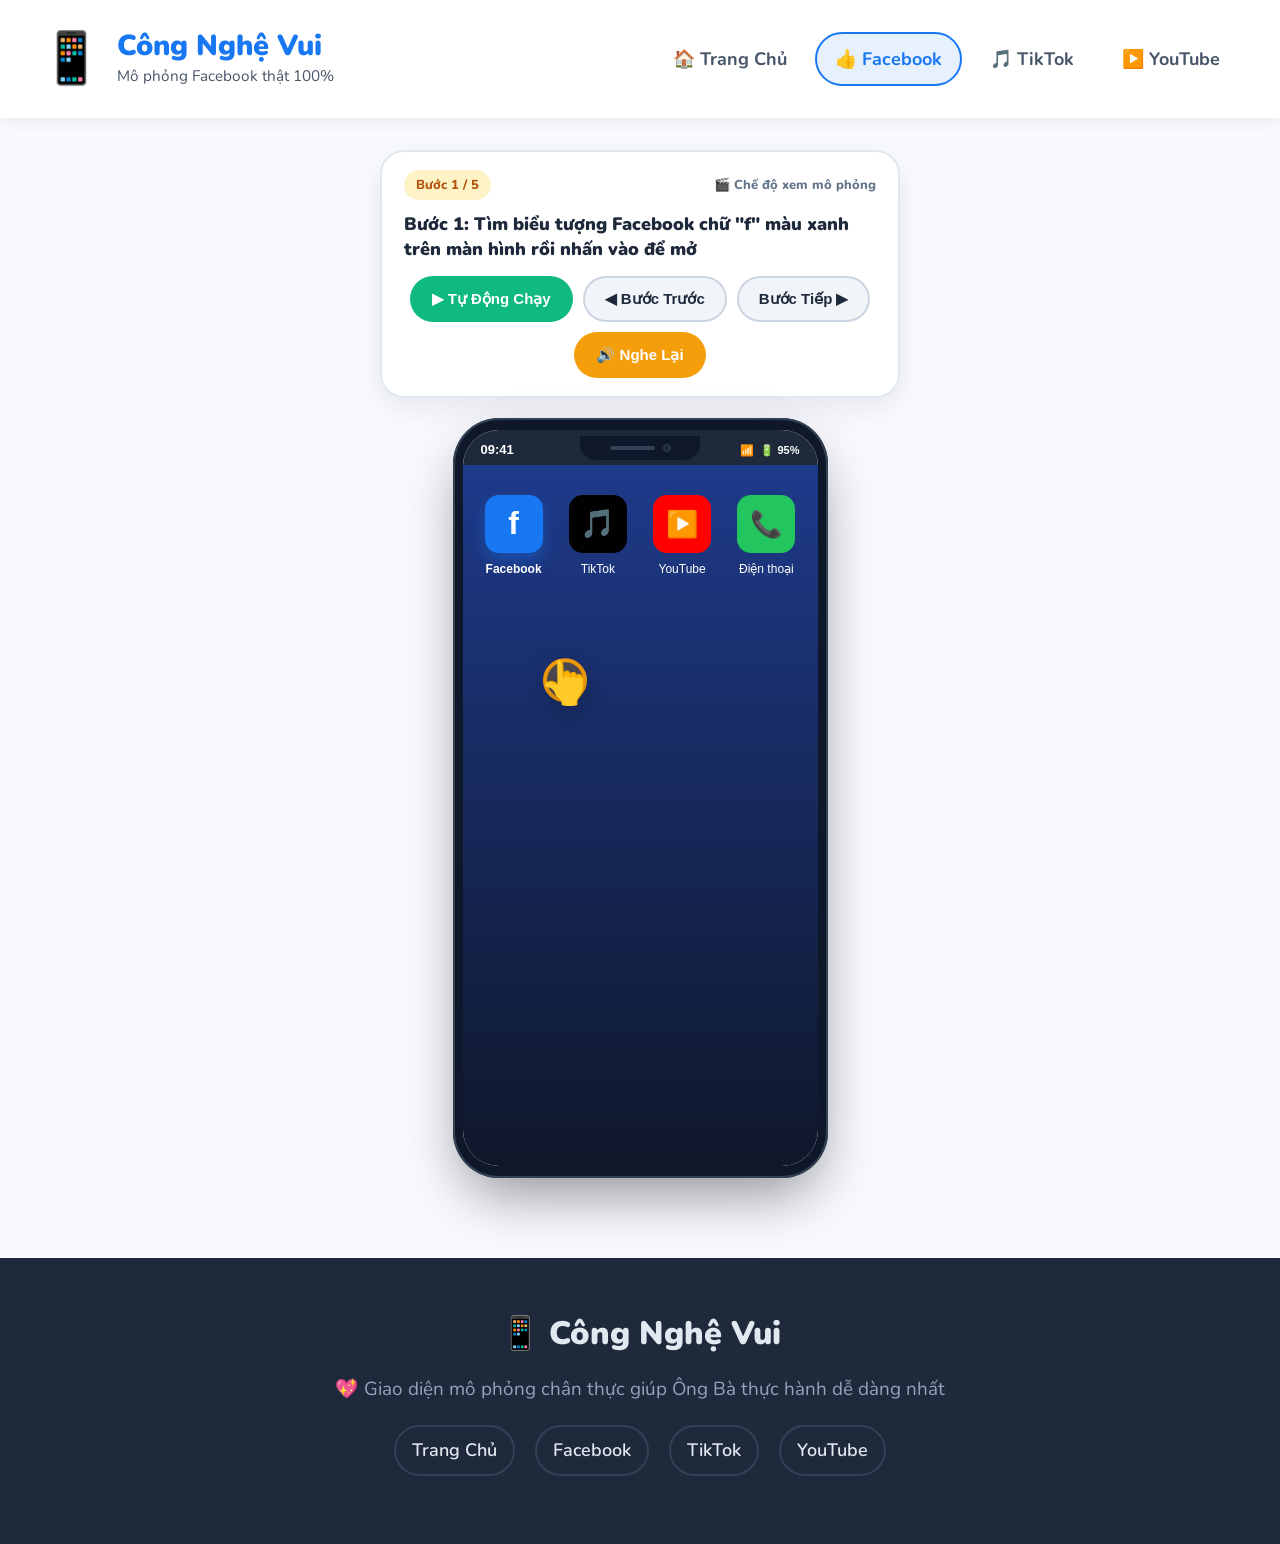
==== commit 6a85da63: "Design" ====
--- a/facebook.html
+++ b/facebook.html
@@ -1,4 +1,4 @@
-<!DOCTYPE html>
+﻿<!DOCTYPE html>
 <html lang="vi">
 <head>
   <meta charset="UTF-8">
@@ -74,7 +74,7 @@
       </div>
 
       <!-- SIMULATED MOBILE SCREEN -->
-      <div class="sim-screen" id="sim-screen">
+      <div class="sim-screen" id="sim-screen" onclick="sim.next()" style="cursor:pointer;" title="Chạm vào màn hình để sang bước tiếp theo">
         <!-- RENDERED BY SIMULATOR.JS -->
       </div>
     </div>
@@ -107,30 +107,30 @@
     voice: 'Bước một: Tìm biểu tượng Facebook chữ f màu xanh trên màn hình điện thoại rồi nhấn vào để mở ứng dụng.',
     finger: { x: 30, y: 35 },
     duration: 5000,
-    render: () => 
-      <div class="sim-status-bar status-dark" style="background:#1e293b">
-        <span>09:41</span>
-        <div class="sim-status-icons"><span>📶</span><span>🔋 95%</span></div>
-      </div>
-      <div style="background:linear-gradient(180deg, #1e3a8a, #0f172a); height:100%; padding:30px 18px; display:grid; grid-template-columns:repeat(4,1fr); gap:18px; align-content:start;">
-        <div style="display:flex; flex-direction:column; align-items:center; gap:6px; cursor:pointer;" onclick="sim.next()">
-          <div style="width:58px; height:58px; background:#1877f2; border-radius:14px; display:flex; align-items:center; justify-content:center; font-size:32px; color:white; font-weight:900; box-shadow:0 8px 16px rgba(24,119,242,0.4);">f</div>
-          <span style="color:white; font-size:12px; font-weight:700;">Facebook</span>
-        </div>
-        <div style="display:flex; flex-direction:column; align-items:center; gap:6px;">
-          <div style="width:58px; height:58px; background:#010101; border-radius:14px; display:flex; align-items:center; justify-content:center; font-size:28px; color:#fe2c55;">🎵</div>
-          <span style="color:white; font-size:12px;">TikTok</span>
-        </div>
-        <div style="display:flex; flex-direction:column; align-items:center; gap:6px;">
-          <div style="width:58px; height:58px; background:#ff0000; border-radius:14px; display:flex; align-items:center; justify-content:center; font-size:26px; color:white;">▶️</div>
-          <span style="color:white; font-size:12px;">YouTube</span>
-        </div>
-        <div style="display:flex; flex-direction:column; align-items:center; gap:6px;">
-          <div style="width:58px; height:58px; background:#22c55e; border-radius:14px; display:flex; align-items:center; justify-content:center; font-size:26px; color:white;">📞</div>
-          <span style="color:white; font-size:12px;">Điện thoại</span>
-        </div>
-      </div>
-    
+    render: function() {
+      return '<div class="sim-status-bar status-dark" style="background:#1e293b">' +
+        '<span>09:41</span>' +
+        '<div class="sim-status-icons"><span>📶</span><span>🔋 95%</span></div>' +
+      '</div>' +
+      '<div style="background:linear-gradient(180deg, #1e3a8a, #0f172a); height:100%; padding:30px 18px; display:grid; grid-template-columns:repeat(4,1fr); gap:18px; align-content:start;">' +
+        '<div style="display:flex; flex-direction:column; align-items:center; gap:6px; cursor:pointer;" onclick="sim.next()">' +
+          '<div style="width:58px; height:58px; background:#1877f2; border-radius:14px; display:flex; align-items:center; justify-content:center; font-size:32px; color:white; font-weight:900; box-shadow:0 8px 16px rgba(24,119,242,0.4);">f</div>' +
+          '<span style="color:white; font-size:12px; font-weight:700;">Facebook</span>' +
+        '</div>' +
+        '<div style="display:flex; flex-direction:column; align-items:center; gap:6px;">' +
+          '<div style="width:58px; height:58px; background:#010101; border-radius:14px; display:flex; align-items:center; justify-content:center; font-size:28px; color:#fe2c55;">🎵</div>' +
+          '<span style="color:white; font-size:12px;">TikTok</span>' +
+        '</div>' +
+        '<div style="display:flex; flex-direction:column; align-items:center; gap:6px;">' +
+          '<div style="width:58px; height:58px; background:#ff0000; border-radius:14px; display:flex; align-items:center; justify-content:center; font-size:26px; color:white;">▶️</div>' +
+          '<span style="color:white; font-size:12px;">YouTube</span>' +
+        '</div>' +
+        '<div style="display:flex; flex-direction:column; align-items:center; gap:6px;">' +
+          '<div style="width:58px; height:58px; background:#22c55e; border-radius:14px; display:flex; align-items:center; justify-content:center; font-size:26px; color:white;">📞</div>' +
+          '<span style="color:white; font-size:12px;">Điện thoại</span>' +
+        '</div>' +
+      '</div>';
+    }
   },
 
   // 2. LƯỚT BẢNG TIN
@@ -139,69 +139,64 @@
     voice: 'Bước hai: Khi mở Facebook, màn hình chính là Bảng Tin. Ông Bà vuốt ngón tay lên để xem các hình ảnh con cháu vừa đăng.',
     finger: { x: 50, y: 70 },
     duration: 5500,
-    render: () => 
-      <div class="fb-app-screen">
-        <div class="sim-status-bar status-light" style="background:#fff">
-          <span>09:41</span>
-          <div class="sim-status-icons"><span>📶</span><span>🔋 95%</span></div>
-        </div>
-        <!-- Real FB Header -->
-        <div class="fb-header">
-          <div class="fb-logo">facebook</div>
-          <div class="fb-header-actions">
-            <div class="fb-circle-btn">🔍</div>
-            <div class="fb-circle-btn">💬<span class="fb-badge">1</span></div>
-          </div>
-        </div>
-        <!-- Real FB Tabs -->
-        <div class="fb-nav-tabs">
-          <div class="fb-tab active">🏠</div>
-          <div class="fb-tab">📺</div>
-          <div class="fb-tab">👥</div>
-          <div class="fb-tab">🔔</div>
-          <div class="fb-tab">☰</div>
-        </div>
-        <!-- Feed -->
-        <div class="fb-feed">
-          <div class="fb-create-box">
-            <div class="fb-avatar">👵</div>
-            <div class="fb-input-fake">Bà đang nghĩ gì thế?</div>
-            <div class="fb-photo-icon">📷</div>
-          </div>
-
-          <!-- Post -->
-          <div class="fb-post-card">
-            <div class="fb-post-header">
-              <div class="fb-avatar" style="background:#fed7aa">👧</div>
-              <div class="fb-post-user">
-                <div class="fb-user-name">Cháu Lan Hương</div>
-                <div class="fb-post-meta">Vừa xong · 🌐 Công khai</div>
-              </div>
-            </div>
-            <div class="fb-post-body">
-              Cuối tuần cả nhà về quê thăm Ông Bà! Hoa trong vườn nở rực rỡ quá ạ 🌸❤️
-            </div>
-            <div class="fb-post-media">
-              🌸🌺🌻
-              <div class="fb-media-caption">Vườn hoa quê nội</div>
-            </div>
-            <div class="fb-post-stats">
-              <div class="fb-stats-likes">
-                <div class="fb-like-bubble">👍</div>
-                <div class="fb-heart-bubble">❤️</div>
-                <span>45</span>
-              </div>
-              <div>8 bình luận</div>
-            </div>
-            <div class="fb-post-actions">
-              <div class="fb-act-btn">👍 Thích</div>
-              <div class="fb-act-btn">💬 Bình luận</div>
-              <div class="fb-act-btn">↗️ Chia sẻ</div>
-            </div>
-          </div>
-        </div>
-      </div>
-    
+    render: function() {
+      return '<div class="fb-app-screen">' +
+        '<div class="sim-status-bar status-light" style="background:#fff">' +
+          '<span>09:41</span>' +
+          '<div class="sim-status-icons"><span>📶</span><span>🔋 95%</span></div>' +
+        '</div>' +
+        '<div class="fb-header">' +
+          '<div class="fb-logo">facebook</div>' +
+          '<div class="fb-header-actions">' +
+            '<div class="fb-circle-btn">🔍</div>' +
+            '<div class="fb-circle-btn">💬<span class="fb-badge">1</span></div>' +
+          '</div>' +
+        '</div>' +
+        '<div class="fb-nav-tabs">' +
+          '<div class="fb-tab active">🏠</div>' +
+          '<div class="fb-tab">📺</div>' +
+          '<div class="fb-tab">👥</div>' +
+          '<div class="fb-tab">🔔</div>' +
+          '<div class="fb-tab">☰</div>' +
+        '</div>' +
+        '<div class="fb-feed">' +
+          '<div class="fb-create-box">' +
+            '<div class="fb-avatar">👵</div>' +
+            '<div class="fb-input-fake">Bà đang nghĩ gì thế?</div>' +
+            '<div class="fb-photo-icon">📷</div>' +
+          '</div>' +
+          '<div class="fb-post-card">' +
+            '<div class="fb-post-header">' +
+              '<div class="fb-avatar" style="background:#fed7aa">👧</div>' +
+              '<div class="fb-post-user">' +
+                '<div class="fb-user-name">Cháu Lan Hương</div>' +
+                '<div class="fb-post-meta">Vừa xong · 🌐 Công khai</div>' +
+              '</div>' +
+            '</div>' +
+            '<div class="fb-post-body">' +
+              'Cuối tuần cả nhà về quê thăm Ông Bà! Hoa trong vườn nở rực rỡ quá ạ 🌸❤️' +
+            '</div>' +
+            '<div class="fb-post-media">' +
+              '🌸🌺🌻' +
+              '<div class="fb-media-caption">Vườn hoa quê nội</div>' +
+            '</div>' +
+            '<div class="fb-post-stats">' +
+              '<div class="fb-stats-likes">' +
+                '<div class="fb-like-bubble">👍</div>' +
+                '<div class="fb-heart-bubble">❤️</div>' +
+                '<span>45</span>' +
+              '</div>' +
+              '<div>8 bình luận</div>' +
+            '</div>' +
+            '<div class="fb-post-actions">' +
+              '<div class="fb-act-btn">👍 Thích</div>' +
+              '<div class="fb-act-btn">💬 Bình luận</div>' +
+              '<div class="fb-act-btn">↗️ Chia sẻ</div>' +
+            '</div>' +
+          '</div>' +
+        '</div>' +
+      '</div>';
+    }
   },
 
   // 3. THẢ TIM / NHẤN THÍCH
@@ -210,52 +205,50 @@
     voice: 'Bước ba: Nhấn vào chữ Thích có hình bàn tay giơ ngón cái để bày tỏ tình cảm yêu thương với bài viết.',
     finger: { x: 25, y: 92 },
     duration: 5000,
-    render: () => 
-      <div class="fb-app-screen">
-        <div class="sim-status-bar status-light" style="background:#fff">
-          <span>09:41</span>
-          <div class="sim-status-icons"><span>📶</span><span>🔋 95%</span></div>
-        </div>
-        <div class="fb-header">
-          <div class="fb-logo">facebook</div>
-          <div class="fb-header-actions">
-            <div class="fb-circle-btn">🔍</div>
-            <div class="fb-circle-btn">💬<span class="fb-badge">1</span></div>
-          </div>
-        </div>
-        <div class="fb-feed">
-          <div class="fb-post-card">
-            <div class="fb-post-header">
-              <div class="fb-avatar" style="background:#fed7aa">👧</div>
-              <div class="fb-post-user">
-                <div class="fb-user-name">Cháu Lan Hương</div>
-                <div class="fb-post-meta">Vừa xong · 🌐</div>
-              </div>
-            </div>
-            <div class="fb-post-body">
-              Cuối tuần cả nhà về quê thăm Ông Bà! 🌸❤️
-            </div>
-            <div class="fb-post-media">
-              🌸🌺🌻
-            </div>
-            <div class="fb-post-stats">
-              <div class="fb-stats-likes">
-                <div class="fb-like-bubble">👍</div>
-                <div class="fb-heart-bubble">❤️</div>
-                <span style="font-weight:700; color:#1877f2;">Bạn và 45 người khác</span>
-              </div>
-            </div>
-            <div class="fb-post-actions">
-              <div class="fb-act-btn liked" style="color:#1877f2; background:#e7f0fd;">
-                <span style="font-size:18px;">💙</span> Đã Thích
-              </div>
-              <div class="fb-act-btn">💬 Bình luận</div>
-              <div class="fb-act-btn">↗️ Chia sẻ</div>
-            </div>
-          </div>
-        </div>
-      </div>
-    
+    render: function() {
+      return '<div class="fb-app-screen">' +
+        '<div class="sim-status-bar status-light" style="background:#fff">' +
+          '<span>09:41</span>' +
+          '<div class="sim-status-icons"><span>📶</span><span>🔋 95%</span></div>' +
+        '</div>' +
+        '<div class="fb-header">' +
+          '<div class="fb-logo">facebook</div>' +
+          '<div class="fb-header-actions">' +
+            '<div class="fb-circle-btn">🔍</div>' +
+            '<div class="fb-circle-btn">💬<span class="fb-badge">1</span></div>' +
+          '</div>' +
+        '</div>' +
+        '<div class="fb-feed">' +
+          '<div class="fb-post-card">' +
+            '<div class="fb-post-header">' +
+              '<div class="fb-avatar" style="background:#fed7aa">👧</div>' +
+              '<div class="fb-post-user">' +
+                '<div class="fb-user-name">Cháu Lan Hương</div>' +
+                '<div class="fb-post-meta">Vừa xong · 🌐</div>' +
+              '</div>' +
+            '</div>' +
+            '<div class="fb-post-body">' +
+              'Cuối tuần cả nhà về quê thăm Ông Bà! 🌸❤️' +
+            '</div>' +
+            '<div class="fb-post-media">🌸🌺🌻</div>' +
+            '<div class="fb-post-stats">' +
+              '<div class="fb-stats-likes">' +
+                '<div class="fb-like-bubble">👍</div>' +
+                '<div class="fb-heart-bubble">❤️</div>' +
+                '<span style="font-weight:700; color:#1877f2;">Bạn và 45 người khác</span>' +
+              '</div>' +
+            '</div>' +
+            '<div class="fb-post-actions">' +
+              '<div class="fb-act-btn liked" style="color:#1877f2; background:#e7f0fd;">' +
+                '<span style="font-size:18px;">💙</span> Đã Thích' +
+              '</div>' +
+              '<div class="fb-act-btn">💬 Bình luận</div>' +
+              '<div class="fb-act-btn">↗️ Chia sẻ</div>' +
+            '</div>' +
+          '</div>' +
+        '</div>' +
+      '</div>';
+    }
   },
 
   // 4. VIẾT BÌNH LUẬN
@@ -264,39 +257,38 @@
     voice: 'Bước bốn: Nhấn vào nút Bình Luận, gõ vài chữ hỏi thăm rồi nhấn nút gửi màu xanh.',
     finger: { x: 50, y: 70 },
     duration: 5500,
-    render: () => 
-      <div class="fb-app-screen">
-        <div class="sim-status-bar status-light" style="background:#fff">
-          <span>09:41</span>
-          <div class="sim-status-icons"><span>📶</span><span>🔋 95%</span></div>
-        </div>
-        <div class="fb-header">
-          <div style="font-size:18px; font-weight:800;">💬 Bình luận bài viết</div>
-          <div style="font-size:14px; color:#1877f2; font-weight:700;">Đóng</div>
-        </div>
-        <div style="flex:1; padding:14px; background:#fff; display:flex; flex-direction:column; gap:12px;">
-          <div style="display:flex; gap:10px;">
-            <div class="fb-avatar" style="background:#fed7aa">👧</div>
-            <div style="background:#f0f2f5; padding:10px 14px; border-radius:18px; flex:1;">
-              <strong>Cháu Lan Hương</strong>
-              <p style="margin:4px 0 0; font-size:13px;">Cuối tuần con mang quà về cho Bà nhé!</p>
-            </div>
-          </div>
-
-          <div style="display:flex; gap:10px; animation:fadeIn 0.5s;">
-            <div class="fb-avatar">👵</div>
-            <div style="background:#e7f0fd; border:2px solid #1877f2; padding:10px 14px; border-radius:18px; flex:1;">
-              <strong style="color:#1877f2">Bà Nội (Bạn)</strong>
-              <p style="margin:4px 0 0; font-size:14px; font-weight:700; color:#1e293b;">Bà mong các cháu về lắm! Đi đường cẩn thận nhé con ❤️</p>
-            </div>
-          </div>
-        </div>
-        <div style="padding:10px 14px; background:#fff; border-top:1px solid #e4e6eb; display:flex; gap:8px;">
-          <input type="text" value="Bà mong các cháu về lắm! ❤️" style="flex:1; border:1px solid #1877f2; border-radius:20px; padding:8px 14px; font-size:14px; background:#eff6ff;" readonly>
-          <button style="background:#1877f2; color:white; border:none; border-radius:50%; width:36px; height:36px; font-size:14px;">➤</button>
-        </div>
-      </div>
-    
+    render: function() {
+      return '<div class="fb-app-screen">' +
+        '<div class="sim-status-bar status-light" style="background:#fff">' +
+          '<span>09:41</span>' +
+          '<div class="sim-status-icons"><span>📶</span><span>🔋 95%</span></div>' +
+        '</div>' +
+        '<div class="fb-header">' +
+          '<div style="font-size:18px; font-weight:800;">💬 Bình luận bài viết</div>' +
+          '<div style="font-size:14px; color:#1877f2; font-weight:700;">Đóng</div>' +
+        '</div>' +
+        '<div style="flex:1; padding:14px; background:#fff; display:flex; flex-direction:column; gap:12px;">' +
+          '<div style="display:flex; gap:10px;">' +
+            '<div class="fb-avatar" style="background:#fed7aa">👧</div>' +
+            '<div style="background:#f0f2f5; padding:10px 14px; border-radius:18px; flex:1;">' +
+              '<strong>Cháu Lan Hương</strong>' +
+              '<p style="margin:4px 0 0; font-size:13px;">Cuối tuần con mang quà về cho Bà nhé!</p>' +
+            '</div>' +
+          '</div>' +
+          '<div style="display:flex; gap:10px;">' +
+            '<div class="fb-avatar">👵</div>' +
+            '<div style="background:#e7f0fd; border:2px solid #1877f2; padding:10px 14px; border-radius:18px; flex:1;">' +
+              '<strong style="color:#1877f2">Bà Nội (Bạn)</strong>' +
+              '<p style="margin:4px 0 0; font-size:14px; font-weight:700; color:#1e293b;">Bà mong các cháu về lắm! Đi đường cẩn thận nhé con ❤️</p>' +
+            '</div>' +
+          '</div>' +
+        '</div>' +
+        '<div style="padding:10px 14px; background:#fff; border-top:1px solid #e4e6eb; display:flex; gap:8px;">' +
+          '<input type="text" value="Bà mong các cháu về lắm! ❤️" style="flex:1; border:1px solid #1877f2; border-radius:20px; padding:8px 14px; font-size:14px; background:#eff6ff;" readonly>' +
+          '<button style="background:#1877f2; color:white; border:none; border-radius:50%; width:36px; height:36px; font-size:14px;">➤</button>' +
+        '</div>' +
+      '</div>';
+    }
   },
 
   // 5. GỌI VIDEO CALL MESSENGER
@@ -305,41 +297,38 @@
     voice: 'Bước năm: Nhấn biểu tượng tin nhắn, chọn tên con cháu rồi nhấn biểu tượng máy quay phim để gọi video nhìn thấy mặt trực tiếp.',
     finger: { x: 80, y: 15 },
     duration: 6000,
-    render: () => 
-      <div class="fb-app-screen" style="background:#0f172a;">
-        <div class="sim-status-bar status-dark">
-          <span>09:41</span>
-          <div class="sim-status-icons"><span>📶</span><span>🔋 95%</span></div>
-        </div>
-        <!-- Real Video Call Screen -->
-        <div style="flex:1; display:flex; flex-direction:column; align-items:center; justify-content:space-around; padding:20px; color:white; text-align:center;">
-          <div style="display:flex; justify-content:space-between; width:100%; align-items:center;">
-            <span>📹 Cuộc gọi Messenger</span>
-            <span style="background:#22c55e; padding:4px 10px; border-radius:20px; font-size:12px;">Đang kết nối...</span>
-          </div>
-
-          <div style="display:flex; flex-direction:column; align-items:center; gap:12px;">
-            <div style="width:110px; height:110px; border-radius:50%; background:#fed7aa; display:flex; align-items:center; justify-content:center; font-size:56px; border:4px solid #22c55e; box-shadow:0 0 30px rgba(34,197,94,0.6); animation:pulse 1.5s infinite;">
-              👧
-            </div>
-            <h3 style="font-size:20px; font-weight:900; margin:0;">Cháu Lan Hương</h3>
-            <p style="color:#94a3b8; font-size:14px; margin:0;">00:28 · Hình ảnh sắc nét</p>
-          </div>
-
-          <div style="display:flex; gap:20px; align-items:center;">
-            <div style="width:52px; height:52px; border-radius:50%; background:#334155; display:flex; align-items:center; justify-content:center; font-size:20px;">🎤</div>
-            <div style="width:68px; height:68px; border-radius:50%; background:#ef4444; display:flex; align-items:center; justify-content:center; font-size:28px; cursor:pointer;" onclick="sim.showStep(0)">📞</div>
-            <div style="width:52px; height:52px; border-radius:50%; background:#334155; display:flex; align-items:center; justify-content:center; font-size:20px;">🔄</div>
-          </div>
-        </div>
-      </div>
-    
+    render: function() {
+      return '<div class="fb-app-screen" style="background:#0f172a;">' +
+        '<div class="sim-status-bar status-dark">' +
+          '<span>09:41</span>' +
+          '<div class="sim-status-icons"><span>📶</span><span>🔋 95%</span></div>' +
+        '</div>' +
+        '<div style="flex:1; display:flex; flex-direction:column; align-items:center; justify-content:space-around; padding:20px; color:white; text-align:center;">' +
+          '<div style="display:flex; justify-content:space-between; width:100%; align-items:center;">' +
+            '<span>📹 Cuộc gọi Messenger</span>' +
+            '<span style="background:#22c55e; padding:4px 10px; border-radius:20px; font-size:12px;">Đang kết nối...</span>' +
+          '</div>' +
+          '<div style="display:flex; flex-direction:column; align-items:center; gap:12px;">' +
+            '<div style="width:110px; height:110px; border-radius:50%; background:#fed7aa; display:flex; align-items:center; justify-content:center; font-size:56px; border:4px solid #22c55e; box-shadow:0 0 30px rgba(34,197,94,0.6);">' +
+              '👧' +
+            '</div>' +
+            '<h3 style="font-size:20px; font-weight:900; margin:0;">Cháu Lan Hương</h3>' +
+            '<p style="color:#94a3b8; font-size:14px; margin:0;">00:28 · Hình ảnh sắc nét</p>' +
+          '</div>' +
+          '<div style="display:flex; gap:20px; align-items:center;">' +
+            '<div style="width:52px; height:52px; border-radius:50%; background:#334155; display:flex; align-items:center; justify-content:center; font-size:20px;">🎤</div>' +
+            '<div style="width:68px; height:68px; border-radius:50%; background:#ef4444; display:flex; align-items:center; justify-content:center; font-size:28px; cursor:pointer;" onclick="sim.showStep(0)">📞</div>' +
+            '<div style="width:52px; height:52px; border-radius:50%; background:#334155; display:flex; align-items:center; justify-content:center; font-size:20px;">🔄</div>' +
+          '</div>' +
+        '</div>' +
+      '</div>';
+    }
   }
 ];
 
 // START SIMULATOR ON LOAD
 let sim;
-window.addEventListener('load', () => {
+document.addEventListener('DOMContentLoaded', function() {
   sim = new AppSimulator({
     screenId: 'sim-screen',
     steps: FB_SIMULATION_STEPS,
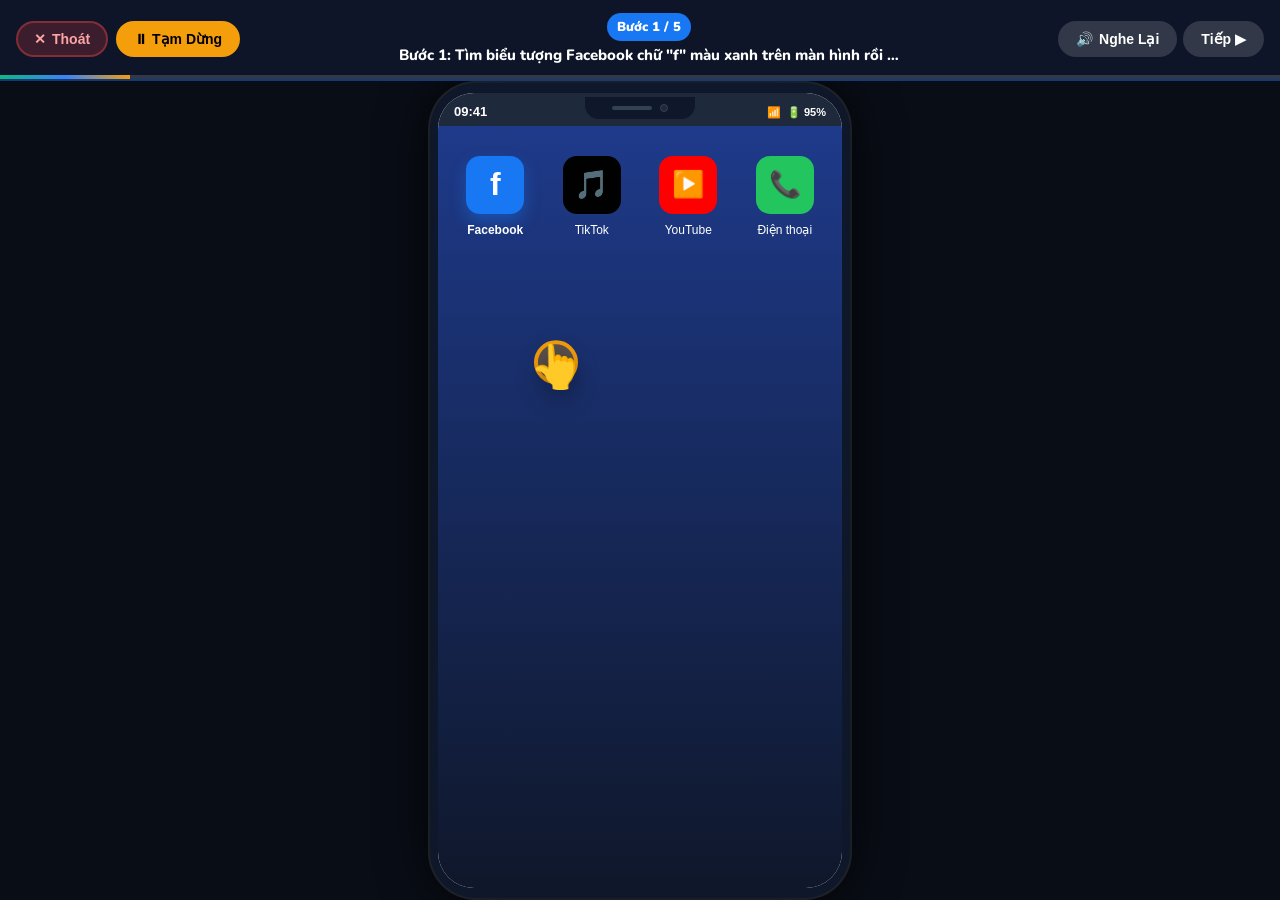
==== commit 00ecbee2: "Chỉnh phóng to" ====
--- a/facebook.html
+++ b/facebook.html
@@ -7,60 +7,45 @@
   <title>Mô Phỏng Facebook - Hướng Dẫn Cho Ông Bà</title>
   <link rel="stylesheet" href="css/style.css">
   <link rel="stylesheet" href="css/app-simulation.css">
-  <link rel="stylesheet" href="css/mobile.css">
   <link href="https://fonts.googleapis.com/css2?family=Nunito:wght@400;700;800;900&display=swap" rel="stylesheet">
 </head>
-<body style="background: #f8faff;">
-
-<!-- TOP HEADER -->
-<header class="main-header">
-  <div class="header-inner">
-    <div class="logo-area">
-      <span class="logo-icon">📱</span>
-      <div class="logo-text">
-        <h1>Công Nghệ Vui</h1>
-        <p>Mô phỏng Facebook thật 100%</p>
-      </div>
-    </div>
-    <nav class="top-nav">
-      <a href="index.html" class="nav-link">🏠 Trang Chủ</a>
-      <a href="facebook.html" class="nav-link active nav-fb">👍 Facebook</a>
-      <a href="tiktok.html" class="nav-link nav-tt">🎵 TikTok</a>
-      <a href="youtube.html" class="nav-link nav-yt">▶️ YouTube</a>
-    </nav>
+<body class="sim-theater-body">
+
+<div class="sim-theater-container">
+
+  <!-- TOP FLOATING CONTROLLER BAR -->
+  <div class="sim-top-bar" style="border-bottom-color: rgba(24, 119, 242, 0.4);">
+    <div class="sim-top-left">
+      <button class="sim-ctrl-btn btn-exit-home" onclick="sim.exit()" title="Thoát ra Trang Chủ">
+        <span>✕</span> <span>Thoát</span>
+      </button>
+      <button class="sim-ctrl-btn btn-pause-toggle" id="sim-btn-play" onclick="sim.togglePlay()">
+        <span>⏸</span> <span>Tạm Dừng</span>
+      </button>
+    </div>
+
+    <div class="sim-top-title-box">
+      <span class="sim-step-tag" id="sim-badge" style="background:#1877f2; color:white;">Bước 1 / 5</span>
+      <div class="sim-step-text" id="sim-title">Bước 1: Chạm vào biểu tượng Facebook màu xanh để mở</div>
+    </div>
+
+    <div style="display:flex; gap:6px;">
+      <button class="sim-ctrl-btn btn-voice-replay" onclick="sim.replayVoice()" title="Nghe lại lời hướng dẫn">
+        <span>🔊</span> <span>Nghe Lại</span>
+      </button>
+      <button class="sim-ctrl-btn btn-voice-replay" onclick="sim.next()" title="Sang bước tiếp theo">
+        <span>Tiếp ▶</span>
+      </button>
+    </div>
+
+    <!-- Countdown Progress Fill -->
+    <div class="sim-top-progress-track">
+      <div class="sim-top-progress-fill" id="sim-top-progress-fill"></div>
+    </div>
   </div>
-</header>
-
-<!-- MAIN SIMULATION AREA -->
-<main style="max-width: 900px; margin: 0 auto; padding: 16px 12px 60px;">
-
-  <!-- SIMULATOR CONTROLLER (TOP) -->
-  <div class="sim-controller">
-    <div class="sim-ctrl-header">
-      <span class="sim-step-badge" id="sim-badge">Bước 1 / 5</span>
-      <span style="font-size:13px; font-weight:800; color:#64748b;">🎬 Chế độ xem mô phỏng</span>
-    </div>
-    <div class="sim-ctrl-title" id="sim-title">
-      Bước 1: Chạm vào biểu tượng Facebook màu xanh để mở ứng dụng
-    </div>
-    <div class="sim-ctrl-buttons">
-      <button class="sim-btn sim-btn-play" id="sim-btn-play" onclick="sim.togglePlay()">
-        ▶ Tự Động Chạy
-      </button>
-      <button class="sim-btn sim-btn-nav" onclick="sim.prev()">
-        ◀ Bước Trước
-      </button>
-      <button class="sim-btn sim-btn-nav" onclick="sim.next()">
-        Bước Tiếp ▶
-      </button>
-      <button class="sim-btn sim-btn-voice" onclick="sim.replayVoice()">
-        🔊 Nghe Lại
-      </button>
-    </div>
-  </div>
-
-  <!-- SMARTPHONE SIMULATOR -->
-  <div class="sim-stage">
+
+  <!-- MAXIMIZED STAGE -->
+  <div class="sim-theater-stage">
     <div class="sim-phone">
       <div class="sim-notch">
         <div class="sim-speaker"></div>
@@ -74,30 +59,16 @@
       </div>
 
       <!-- SIMULATED MOBILE SCREEN -->
-      <div class="sim-screen" id="sim-screen" onclick="sim.next()" style="cursor:pointer;" title="Chạm vào màn hình để sang bước tiếp theo">
+      <div class="sim-screen" id="sim-screen" title="Chạm vào màn hình để sang bước tiếp theo">
         <!-- RENDERED BY SIMULATOR.JS -->
       </div>
     </div>
   </div>
 
-</main>
-
-<footer class="main-footer">
-  <div class="footer-inner">
-    <div class="footer-logo">📱 Công Nghệ Vui</div>
-    <p>💖 Giao diện mô phỏng chân thực giúp Ông Bà thực hành dễ dàng nhất</p>
-    <div class="footer-links">
-      <a href="index.html">Trang Chủ</a>
-      <a href="facebook.html">Facebook</a>
-      <a href="tiktok.html">TikTok</a>
-      <a href="youtube.html">YouTube</a>
-    </div>
-  </div>
-</footer>
+</div>
 
 <script src="js/voice.js"></script>
 <script src="js/simulator.js"></script>
-<script src="js/mobile.js"></script>
 <script>
 // REAL FACEBOOK STEPS
 const FB_SIMULATION_STEPS = [
@@ -106,7 +77,7 @@
     title: 'Bước 1: Tìm biểu tượng Facebook chữ "f" màu xanh trên màn hình rồi nhấn vào để mở',
     voice: 'Bước một: Tìm biểu tượng Facebook chữ f màu xanh trên màn hình điện thoại rồi nhấn vào để mở ứng dụng.',
     finger: { x: 30, y: 35 },
-    duration: 5000,
+    duration: 5500,
     render: function() {
       return '<div class="sim-status-bar status-dark" style="background:#1e293b">' +
         '<span>09:41</span>' +
@@ -138,7 +109,7 @@
     title: 'Bước 2: Lướt xem ảnh và bài viết mới của con cháu trên Bảng Tin Facebook',
     voice: 'Bước hai: Khi mở Facebook, màn hình chính là Bảng Tin. Ông Bà vuốt ngón tay lên để xem các hình ảnh con cháu vừa đăng.',
     finger: { x: 50, y: 70 },
-    duration: 5500,
+    duration: 6000,
     render: function() {
       return '<div class="fb-app-screen">' +
         '<div class="sim-status-bar status-light" style="background:#fff">' +
@@ -204,7 +175,7 @@
     title: 'Bước 3: Nhấn vào nút "Thích" 👍 để thả tim và khen ngợi bài viết của con cháu',
     voice: 'Bước ba: Nhấn vào chữ Thích có hình bàn tay giơ ngón cái để bày tỏ tình cảm yêu thương với bài viết.',
     finger: { x: 25, y: 92 },
-    duration: 5000,
+    duration: 5500,
     render: function() {
       return '<div class="fb-app-screen">' +
         '<div class="sim-status-bar status-light" style="background:#fff">' +
@@ -256,7 +227,7 @@
     title: 'Bước 4: Nhấn "Bình luận" để gửi lời nhắn nhủ yêu thương cho con cháu',
     voice: 'Bước bốn: Nhấn vào nút Bình Luận, gõ vài chữ hỏi thăm rồi nhấn nút gửi màu xanh.',
     finger: { x: 50, y: 70 },
-    duration: 5500,
+    duration: 6000,
     render: function() {
       return '<div class="fb-app-screen">' +
         '<div class="sim-status-bar status-light" style="background:#fff">' +
@@ -275,7 +246,7 @@
               '<p style="margin:4px 0 0; font-size:13px;">Cuối tuần con mang quà về cho Bà nhé!</p>' +
             '</div>' +
           '</div>' +
-          '<div style="display:flex; gap:10px;">' +
+          '<div style="display:flex; gap:10px; animation:fadeIn 0.5s;">' +
             '<div class="fb-avatar">👵</div>' +
             '<div style="background:#e7f0fd; border:2px solid #1877f2; padding:10px 14px; border-radius:18px; flex:1;">' +
               '<strong style="color:#1877f2">Bà Nội (Bạn)</strong>' +
@@ -296,7 +267,7 @@
     title: 'Bước 5: Nhấn vào biểu tượng tin nhắn 💬 để Gọi Video miễn phí nhìn thấy mặt con cháu',
     voice: 'Bước năm: Nhấn biểu tượng tin nhắn, chọn tên con cháu rồi nhấn biểu tượng máy quay phim để gọi video nhìn thấy mặt trực tiếp.',
     finger: { x: 80, y: 15 },
-    duration: 6000,
+    duration: 6500,
     render: function() {
       return '<div class="fb-app-screen" style="background:#0f172a;">' +
         '<div class="sim-status-bar status-dark">' +
@@ -326,13 +297,14 @@
   }
 ];
 
-// START SIMULATOR ON LOAD
+// AUTO START ON LOAD
 let sim;
 document.addEventListener('DOMContentLoaded', function() {
   sim = new AppSimulator({
     screenId: 'sim-screen',
     steps: FB_SIMULATION_STEPS,
-    defaultDuration: 5500
+    defaultDuration: 5500,
+    autoStart: true
   });
 });
 </script>
--- a/css/app-simulation.css
+++ b/css/app-simulation.css
@@ -1,46 +1,179 @@
-/* =========================================================
-   APP-SIMULATION.CSS - PIXEL-PERFECT REAL APP INTERFACES
-   Facebook, TikTok, YouTube Mobile App Clones for Seniors
+﻿/* =========================================================
+   APP-SIMULATION.CSS - IMMERSIVE FULLSCREEN SIMULATION MODE
+   Zero distraction, 100% focused on Phone Simulation
    ========================================================= */
 
-/* ===== SMARTPHONE CONTAINER ===== */
-.sim-stage {
-  display: flex;
-  justify-content: center;
-  align-items: center;
-  padding: 20px;
-  max-width: 100%;
+/* Reset body for fullscreen theater experience */
+body.sim-theater-body {
+  margin: 0;
+  padding: 0;
+  overflow: hidden;
+  height: 100vh;
+  width: 100vw;
+  background: #090d16;
+  font-family: 'Nunito', -apple-system, BlinkMacSystemFont, 'Segoe UI', Roboto, sans-serif;
+  display: flex;
+  flex-direction: column;
+}
+
+/* Fullscreen Theater Container */
+.sim-theater-container {
+  display: flex;
+  flex-direction: column;
+  height: 100vh;
+  width: 100vw;
+  position: fixed;
+  inset: 0;
+  background: #090d16;
+  z-index: 1000;
+  overflow: hidden;
+  box-sizing: border-box;
+}
+
+/* ===== TOP FLOATING CONTROL BAR (SENIOR-FRIENDLY) ===== */
+.sim-top-bar {
+  display: flex;
+  align-items: center;
+  justify-content: space-between;
+  padding: 10px 16px;
+  background: rgba(15, 23, 42, 0.95);
+  border-bottom: 2px solid rgba(255, 255, 255, 0.1);
+  backdrop-filter: blur(10px);
+  z-index: 500;
+  flex-shrink: 0;
+  gap: 10px;
+}
+
+.sim-top-left {
+  display: flex;
+  align-items: center;
+  gap: 8px;
+}
+
+.sim-top-title-box {
+  flex: 1;
+  text-align: center;
+  padding: 0 8px;
+}
+
+.sim-step-tag {
+  background: #f59e0b;
+  color: #000;
+  font-size: 13px;
+  font-weight: 900;
+  padding: 3px 10px;
+  border-radius: 20px;
+  display: inline-block;
+  margin-bottom: 2px;
+}
+
+.sim-step-text {
+  color: #fff;
+  font-size: 15px;
+  font-weight: 800;
+  white-space: nowrap;
+  overflow: hidden;
+  text-overflow: ellipsis;
+  max-width: 500px;
+  margin: 0 auto;
+}
+
+/* Progress bar inside top bar */
+.sim-top-progress-track {
+  position: absolute;
+  bottom: 0;
+  left: 0;
+  right: 0;
+  height: 4px;
+  background: rgba(255, 255, 255, 0.15);
+}
+.sim-top-progress-fill {
+  height: 100%;
+  width: 0%;
+  background: linear-gradient(90deg, #10b981, #3b82f6, #f59e0b);
+  transition: width 0.05s linear;
+}
+
+/* Buttons in top bar */
+.sim-ctrl-btn {
+  padding: 8px 16px;
+  border-radius: 50px;
+  font-size: 14px;
+  font-weight: 800;
+  cursor: pointer;
+  border: 2px solid transparent;
+  display: flex;
+  align-items: center;
+  gap: 6px;
+  white-space: nowrap;
+  transition: all 0.2s;
+}
+
+.btn-pause-toggle {
+  background: #f59e0b;
+  color: #000;
+}
+.btn-pause-toggle:hover { background: #d97706; }
+
+.btn-exit-home {
+  background: rgba(239, 68, 68, 0.2);
+  color: #fca5a5;
+  border-color: rgba(239, 68, 68, 0.4);
+}
+.btn-exit-home:hover {
+  background: #ef4444;
+  color: #fff;
+}
+
+.btn-voice-replay {
+  background: rgba(255, 255, 255, 0.15);
+  color: #fff;
+}
+.btn-voice-replay:hover { background: rgba(255, 255, 255, 0.25); }
+
+/* ===== MAXIMIZED STAGE & PHONE ===== */
+.sim-theater-stage {
+  flex: 1;
+  display: flex;
+  align-items: center;
+  justify-content: center;
+  padding: 8px 12px;
+  overflow: hidden;
+  box-sizing: border-box;
 }
 
 .sim-phone {
-  width: 375px;
-  height: 760px;
+  width: 420px;
+  height: calc(100vh - 85px);
+  max-height: 820px;
   max-width: 100%;
   background: #0f172a;
   border-radius: 46px;
-  padding: 12px 10px;
-  box-shadow: 0 25px 60px -12px rgba(0, 0, 0, 0.45), 0 0 0 1px rgba(255,255,255,0.1), inset 0 0 0 2px #334155;
+  padding: 10px 8px;
+  box-shadow: 0 0 50px rgba(0,0,0,0.8), 0 0 0 2px rgba(255,255,255,0.15);
   position: relative;
   user-select: none;
-  flex-shrink: 0;
+  display: flex;
+  flex-direction: column;
+  box-sizing: border-box;
 }
 
 .sim-notch {
   position: absolute;
-  top: 18px;
+  top: 14px;
   left: 50%;
   transform: translateX(-50%);
-  width: 120px;
-  height: 24px;
+  width: 110px;
+  height: 22px;
   background: #0f172a;
-  border-radius: 0 0 16px 16px;
+  border-radius: 0 0 14px 14px;
   z-index: 100;
   display: flex;
   align-items: center;
   justify-content: center;
   gap: 8px;
 }
-.sim-speaker { width: 45px; height: 4px; background: #334155; border-radius: 2px; }
+.sim-speaker { width: 40px; height: 4px; background: #334155; border-radius: 2px; }
 .sim-camera { width: 8px; height: 8px; background: #1e293b; border-radius: 50%; border: 1px solid #334155; }
 
 .sim-screen {
@@ -53,18 +186,20 @@
   display: flex;
   flex-direction: column;
   font-family: -apple-system, BlinkMacSystemFont, 'Segoe UI', Roboto, Helvetica, Arial, sans-serif;
+  box-sizing: border-box;
 }
 
 /* Status Bar */
 .sim-status-bar {
-  height: 36px;
-  padding: 6px 18px 0;
+  height: 34px;
+  padding: 6px 16px 0;
   display: flex;
   justify-content: space-between;
   align-items: center;
   font-size: 13px;
   font-weight: 700;
   z-index: 50;
+  box-sizing: border-box;
 }
 .status-dark { color: #fff; background: transparent; }
 .status-light { color: #1e293b; background: transparent; }
@@ -75,7 +210,7 @@
   position: absolute;
   z-index: 200;
   pointer-events: none;
-  transition: all 0.6s cubic-bezier(0.34, 1.56, 0.64, 1);
+  transition: all 0.5s cubic-bezier(0.34, 1.56, 0.64, 1);
   display: flex;
   flex-direction: column;
   align-items: center;
@@ -83,24 +218,24 @@
 }
 .sim-finger-hand {
   font-size: 42px;
-  filter: drop-shadow(0 6px 12px rgba(0,0,0,0.3));
+  filter: drop-shadow(0 6px 12px rgba(0,0,0,0.4));
   animation: finger-tap 1s infinite alternate ease-in-out;
 }
 .sim-finger-pulse {
   position: absolute;
-  top: 10px;
+  top: 8px;
   left: 50%;
   transform: translateX(-50%);
   width: 44px;
   height: 44px;
   border-radius: 50%;
   border: 4px solid #f59e0b;
-  background: rgba(245, 158, 11, 0.25);
+  background: rgba(245, 158, 11, 0.3);
   animation: ripple 1.2s infinite ease-out;
 }
 @keyframes finger-tap {
   0% { transform: translateY(0) scale(1); }
-  100% { transform: translateY(-8px) scale(0.92); }
+  100% { transform: translateY(-10px) scale(0.92); }
 }
 @keyframes ripple {
   0% { transform: translateX(-50%) scale(0.4); opacity: 1; }
@@ -133,13 +268,10 @@
   color: #1877f2;
   letter-spacing: -0.5px;
 }
-.fb-header-actions {
-  display: flex;
-  gap: 8px;
-}
+.fb-header-actions { display: flex; gap: 8px; }
 .fb-circle-btn {
-  width: 38px;
-  height: 38px;
+  width: 36px;
+  height: 36px;
   border-radius: 50%;
   background: #e4e6eb;
   display: flex;
@@ -172,15 +304,13 @@
 .fb-tab {
   flex: 1;
   text-align: center;
-  padding: 10px 0;
+  padding: 8px 0;
   font-size: 20px;
   color: #65676b;
   position: relative;
   cursor: pointer;
 }
-.fb-tab.active {
-  color: #1877f2;
-}
+.fb-tab.active { color: #1877f2; }
 .fb-tab.active::after {
   content: '';
   position: absolute;
@@ -192,14 +322,13 @@
   border-radius: 3px 3px 0 0;
 }
 
-/* Content Area */
+/* Feed Content */
 .fb-feed {
   flex: 1;
   overflow-y: auto;
   padding-bottom: 20px;
 }
 
-/* Post Creator Box */
 .fb-create-box {
   background: #fff;
   padding: 10px 14px;
@@ -229,59 +358,7 @@
   background: #f0f2f5;
   cursor: pointer;
 }
-.fb-photo-icon {
-  color: #45bd62;
-  font-size: 22px;
-  cursor: pointer;
-}
-
-/* Stories */
-.fb-stories {
-  background: #fff;
-  padding: 10px 12px;
-  display: flex;
-  gap: 8px;
-  overflow-x: auto;
-  margin-bottom: 8px;
-}
-.fb-story-card {
-  width: 82px;
-  height: 120px;
-  border-radius: 12px;
-  background: #e4e6eb;
-  position: relative;
-  overflow: hidden;
-  flex-shrink: 0;
-  display: flex;
-  flex-direction: column;
-  justify-content: flex-end;
-  padding: 6px;
-  font-size: 11px;
-  font-weight: 700;
-  color: white;
-  box-shadow: inset 0 -30px 20px rgba(0,0,0,0.6);
-}
-.fb-story-card.create {
-  background: #fff;
-  border: 1px solid #e4e6eb;
-  color: #1e293b;
-  box-shadow: none;
-  align-items: center;
-  justify-content: flex-end;
-}
-.fb-add-story-btn {
-  width: 28px;
-  height: 28px;
-  border-radius: 50%;
-  background: #1877f2;
-  color: white;
-  display: flex;
-  align-items: center;
-  justify-content: center;
-  font-size: 18px;
-  border: 2px solid white;
-  margin-bottom: 4px;
-}
+.fb-photo-icon { color: #45bd62; font-size: 22px; cursor: pointer; }
 
 /* Feed Post */
 .fb-post-card {
@@ -295,18 +372,9 @@
   padding: 0 14px 10px;
   align-items: center;
 }
-.fb-post-user {
-  flex: 1;
-}
-.fb-user-name {
-  font-size: 14px;
-  font-weight: 700;
-  color: #050505;
-}
-.fb-post-meta {
-  font-size: 12px;
-  color: #65676b;
-}
+.fb-post-user { flex: 1; }
+.fb-user-name { font-size: 14px; font-weight: 700; color: #050505; }
+.fb-post-meta { font-size: 12px; color: #65676b; }
 .fb-post-body {
   padding: 0 14px 10px;
   font-size: 14px;
@@ -315,7 +383,7 @@
 }
 .fb-post-media {
   width: 100%;
-  height: 190px;
+  height: 200px;
   background: linear-gradient(135deg, #fbc2eb, #a6c1ee);
   display: flex;
   flex-direction: column;
@@ -334,7 +402,6 @@
   margin-top: 8px;
 }
 
-/* Reactions Bar */
 .fb-post-stats {
   display: flex;
   justify-content: space-between;
@@ -343,11 +410,7 @@
   color: #65676b;
   border-bottom: 1px solid #e4e6eb;
 }
-.fb-stats-likes {
-  display: flex;
-  align-items: center;
-  gap: 4px;
-}
+.fb-stats-likes { display: flex; align-items: center; gap: 4px; }
 .fb-like-bubble {
   width: 18px;
   height: 18px;
@@ -374,7 +437,7 @@
 .fb-post-actions {
   display: flex;
   justify-content: space-around;
-  padding: 4px 8px;
+  padding: 6px 8px;
 }
 .fb-act-btn {
   flex: 1;
@@ -390,71 +453,6 @@
   cursor: pointer;
   transition: all 0.2s;
 }
-.fb-act-btn:active { background: #e4e6eb; }
-.fb-act-btn.liked { color: #1877f2; font-weight: 900; }
-
-/* Messenger Overlay Modal */
-.fb-msg-sheet {
-  position: absolute;
-  inset: 0;
-  background: #fff;
-  z-index: 120;
-  display: flex;
-  flex-direction: column;
-  transform: translateY(100%);
-  transition: transform 0.4s cubic-bezier(0.16, 1, 0.3, 1);
-}
-.fb-msg-sheet.open { transform: translateY(0); }
-.fb-msg-top {
-  display: flex;
-  align-items: center;
-  gap: 10px;
-  padding: 10px 14px;
-  border-bottom: 1px solid #e4e6eb;
-  background: #fff;
-}
-.fb-msg-chat {
-  flex: 1;
-  padding: 12px;
-  display: flex;
-  flex-direction: column;
-  gap: 10px;
-  overflow-y: auto;
-}
-.msg-bubble {
-  max-width: 75%;
-  padding: 10px 14px;
-  border-radius: 18px;
-  font-size: 14px;
-  line-height: 1.4;
-}
-.msg-in {
-  background: #f0f2f5;
-  color: #050505;
-  align-self: flex-start;
-  border-bottom-left-radius: 4px;
-}
-.msg-out {
-  background: #0084ff;
-  color: #fff;
-  align-self: flex-end;
-  border-bottom-right-radius: 4px;
-}
-.fb-msg-input-bar {
-  display: flex;
-  align-items: center;
-  gap: 8px;
-  padding: 10px 14px;
-  border-top: 1px solid #e4e6eb;
-}
-.fb-msg-input {
-  flex: 1;
-  border: 1px solid #ced0d4;
-  border-radius: 20px;
-  padding: 8px 14px;
-  font-size: 14px;
-  outline: none;
-}
 
 /* =========================================================
    2. REAL TIKTOK MOBILE APP UI
@@ -478,7 +476,7 @@
   display: flex;
   justify-content: center;
   align-items: center;
-  gap: 16px;
+  gap: 18px;
   font-size: 16px;
   font-weight: 700;
   text-shadow: 0 1px 4px rgba(0,0,0,0.8);
@@ -495,14 +493,8 @@
   background: #fff;
   border-radius: 2px;
 }
-.tt-search-icon {
-  position: absolute;
-  right: 16px;
-  font-size: 20px;
-  cursor: pointer;
-}
-
-/* Fullscreen TikTok Video Viewport */
+.tt-search-icon { position: absolute; right: 16px; font-size: 20px; cursor: pointer; }
+
 .tt-viewport {
   flex: 1;
   position: relative;
@@ -529,7 +521,6 @@
   100% { transform: translateY(-10px) scale(1.05); }
 }
 
-/* Right Sidebar Icons */
 .tt-sidebar {
   position: absolute;
   right: 12px;
@@ -576,17 +567,8 @@
   gap: 3px;
   cursor: pointer;
 }
-.tt-action-icon {
-  font-size: 28px;
-  filter: drop-shadow(0 2px 5px rgba(0,0,0,0.6));
-  transition: transform 0.2s;
-}
-.tt-btn-action:active .tt-action-icon { transform: scale(1.3); }
-.tt-action-num {
-  font-size: 11px;
-  font-weight: 700;
-  text-shadow: 0 1px 3px rgba(0,0,0,0.9);
-}
+.tt-action-icon { font-size: 28px; filter: drop-shadow(0 2px 5px rgba(0,0,0,0.6)); }
+.tt-action-num { font-size: 11px; font-weight: 700; text-shadow: 0 1px 3px rgba(0,0,0,0.9); }
 .tt-disc {
   width: 40px;
   height: 40px;
@@ -602,36 +584,18 @@
 }
 @keyframes spin { 100% { transform: rotate(360deg); } }
 
-/* Bottom Video Meta Info */
 .tt-bottom-info {
   position: absolute;
-  left: 12px;
+  left: 14px;
   right: 80px;
   bottom: 75px;
   z-index: 30;
   text-shadow: 0 1px 4px rgba(0,0,0,0.8);
 }
-.tt-author-name {
-  font-size: 15px;
-  font-weight: 800;
-  margin-bottom: 6px;
-  display: flex;
-  align-items: center;
-  gap: 6px;
-}
-.tt-caption {
-  font-size: 13px;
-  line-height: 1.4;
-  margin-bottom: 8px;
-}
-.tt-music {
-  font-size: 12px;
-  display: flex;
-  align-items: center;
-  gap: 6px;
-}
-
-/* Bottom Tab Bar */
+.tt-author-name { font-size: 15px; font-weight: 800; margin-bottom: 6px; }
+.tt-caption { font-size: 13px; line-height: 1.4; margin-bottom: 8px; }
+.tt-music { font-size: 12px; display: flex; align-items: center; gap: 6px; }
+
 .tt-bottom-bar {
   height: 52px;
   background: #000;
@@ -665,28 +629,6 @@
   font-size: 18px;
   font-weight: 900;
 }
-.tt-create-btn::before {
-  content: '';
-  position: absolute;
-  left: -3px;
-  top: 0;
-  bottom: 0;
-  width: 8px;
-  background: #25f4ee;
-  border-radius: 8px 0 0 8px;
-  z-index: -1;
-}
-.tt-create-btn::after {
-  content: '';
-  position: absolute;
-  right: -3px;
-  top: 0;
-  bottom: 0;
-  width: 8px;
-  background: #fe2c55;
-  border-radius: 0 8px 8px 0;
-  z-index: -1;
-}
 
 /* =========================================================
    3. REAL YOUTUBE MOBILE APP UI
@@ -708,11 +650,7 @@
   align-items: center;
   background: #0f0f0f;
 }
-.yt-logo-box {
-  display: flex;
-  align-items: center;
-  gap: 4px;
-}
+.yt-logo-box { display: flex; align-items: center; gap: 4px; }
 .yt-play-icon-logo {
   background: #ff0000;
   color: white;
@@ -724,19 +662,9 @@
   justify-content: center;
   font-size: 11px;
 }
-.yt-logo-text {
-  font-size: 18px;
-  font-weight: 900;
-  letter-spacing: -0.5px;
-}
-
-.yt-header-tools {
-  display: flex;
-  gap: 14px;
-  font-size: 18px;
-}
-
-/* Category Pills */
+.yt-logo-text { font-size: 18px; font-weight: 900; letter-spacing: -0.5px; }
+.yt-header-tools { display: flex; gap: 14px; font-size: 18px; }
+
 .yt-pills-row {
   display: flex;
   gap: 8px;
@@ -753,12 +681,8 @@
   white-space: nowrap;
   cursor: pointer;
 }
-.yt-pill.active {
-  background: #fff;
-  color: #0f0f0f;
-}
-
-/* Real YouTube Video Player */
+.yt-pill.active { background: #fff; color: #0f0f0f; }
+
 .yt-player-box {
   width: 100%;
   height: 210px;
@@ -792,11 +716,7 @@
   justify-content: center;
   font-size: 24px;
   cursor: pointer;
-  transition: transform 0.2s;
-}
-.yt-play-center-btn:active { transform: scale(1.15); }
-
-/* Video Progress Bar */
+}
 .yt-progress-container {
   position: absolute;
   bottom: 0;
@@ -811,35 +731,15 @@
   background: #ff0000;
   position: relative;
 }
-.yt-progress-scrubber {
-  position: absolute;
-  right: -5px;
-  top: -4px;
-  width: 11px;
-  height: 11px;
-  border-radius: 50%;
-  background: #ff0000;
-}
-
-/* Video Details */
+
 .yt-content-scroll {
   flex: 1;
   overflow-y: auto;
   padding: 12px 14px;
 }
-.yt-video-title {
-  font-size: 15px;
-  font-weight: 700;
-  line-height: 1.4;
-  margin-bottom: 6px;
-}
-.yt-video-meta {
-  font-size: 12px;
-  color: #aaa;
-  margin-bottom: 12px;
-}
-
-/* Channel Subscribe Bar */
+.yt-video-title { font-size: 15px; font-weight: 700; line-height: 1.4; margin-bottom: 6px; }
+.yt-video-meta { font-size: 12px; color: #aaa; margin-bottom: 12px; }
+
 .yt-channel-row {
   display: flex;
   align-items: center;
@@ -848,11 +748,7 @@
   border-bottom: 1px solid #272727;
   margin-bottom: 12px;
 }
-.yt-ch-left {
-  display: flex;
-  align-items: center;
-  gap: 10px;
-}
+.yt-ch-left { display: flex; align-items: center; gap: 10px; }
 .yt-ch-avatar {
   width: 38px;
   height: 38px;
@@ -874,14 +770,9 @@
   font-size: 13px;
   font-weight: 800;
   cursor: pointer;
-  transition: all 0.2s;
-}
-.yt-sub-btn.subscribed {
-  background: #272727;
-  color: #fff;
-}
-
-/* Video Actions Row */
+}
+.yt-sub-btn.subscribed { background: #272727; color: #fff; }
+
 .yt-actions-scroll {
   display: flex;
   gap: 8px;
@@ -898,11 +789,8 @@
   font-size: 12px;
   font-weight: 700;
   white-space: nowrap;
-  cursor: pointer;
-}
-.yt-action-pill:active { background: #3f3f3f; }
-
-/* Bottom YouTube Navigation */
+}
+
 .yt-bottom-nav {
   height: 48px;
   background: #0f0f0f;
@@ -918,88 +806,46 @@
   gap: 2px;
   font-size: 10px;
   color: #aaa;
-  cursor: pointer;
 }
 .yt-nav-item.active { color: #fff; }
 .yt-nav-item span:first-child { font-size: 18px; }
 
 /* =========================================================
-   CONTROLLER BAR FOR SENIORS (UNDER SIMULATOR)
+   MOBILE RESPONSIVE (FULLSCREEN ON MOBILE SCREENS)
    ========================================================= */
-.sim-controller {
-  max-width: 520px;
-  margin: 16px auto 0;
-  background: #fff;
-  border-radius: 24px;
-  padding: 18px 22px;
-  box-shadow: 0 10px 30px rgba(0,0,0,0.08);
-  border: 2px solid #e2e8f0;
-}
-.sim-ctrl-header {
-  display: flex;
-  justify-content: space-between;
-  align-items: center;
-  margin-bottom: 12px;
-}
-.sim-step-badge {
-  background: #fef3c7;
-  color: #b45309;
-  font-size: 13px;
-  font-weight: 800;
-  padding: 4px 12px;
-  border-radius: 20px;
-}
-.sim-ctrl-title {
-  font-size: 18px;
-  font-weight: 900;
-  color: #1e293b;
-  margin-bottom: 14px;
-  line-height: 1.4;
-  min-height: 50px;
-}
-.sim-ctrl-buttons {
-  display: flex;
-  gap: 10px;
-  justify-content: center;
-  flex-wrap: wrap;
-}
-.sim-btn {
-  padding: 12px 20px;
-  border-radius: 50px;
-  font-size: 15px;
-  font-weight: 800;
-  cursor: pointer;
-  transition: all 0.2s;
-  display: flex;
-  align-items: center;
-  gap: 6px;
-  border: 2px solid transparent;
-}
-.sim-btn-play {
-  background: #10b981;
-  color: white;
-}
-.sim-btn-play:hover { background: #059669; }
-.sim-btn-nav {
-  background: #f1f5f9;
-  color: #1e293b;
-  border-color: #cbd5e1;
-}
-.sim-btn-nav:hover { background: #e2e8f0; }
-.sim-btn-voice {
-  background: #f59e0b;
-  color: white;
-}
-.sim-btn-voice:hover { background: #d97706; }
-
-/* Responsive adjustments */
-@media (max-width: 480px) {
+@media (max-width: 640px) {
+  .sim-top-bar {
+    padding: 8px 10px;
+    gap: 6px;
+  }
+  .sim-ctrl-btn {
+    padding: 6px 10px;
+    font-size: 12px;
+  }
+  .sim-step-tag {
+    font-size: 11px;
+    padding: 2px 8px;
+  }
+  .sim-step-text {
+    font-size: 13px;
+  }
+  .sim-theater-stage {
+    padding: 4px;
+  }
   .sim-phone {
-    width: 320px;
-    height: 640px;
-    padding: 8px 6px;
-    border-radius: 38px;
+    width: 100%;
+    height: 100%;
+    max-height: none;
+    border-radius: 24px;
+    padding: 4px;
+    box-shadow: none;
   }
-  .sim-screen { border-radius: 28px; }
-  .sim-stage { padding: 10px; }
+  .sim-notch {
+    top: 6px;
+    width: 80px;
+    height: 16px;
+  }
+  .sim-screen {
+    border-radius: 20px;
+  }
 }
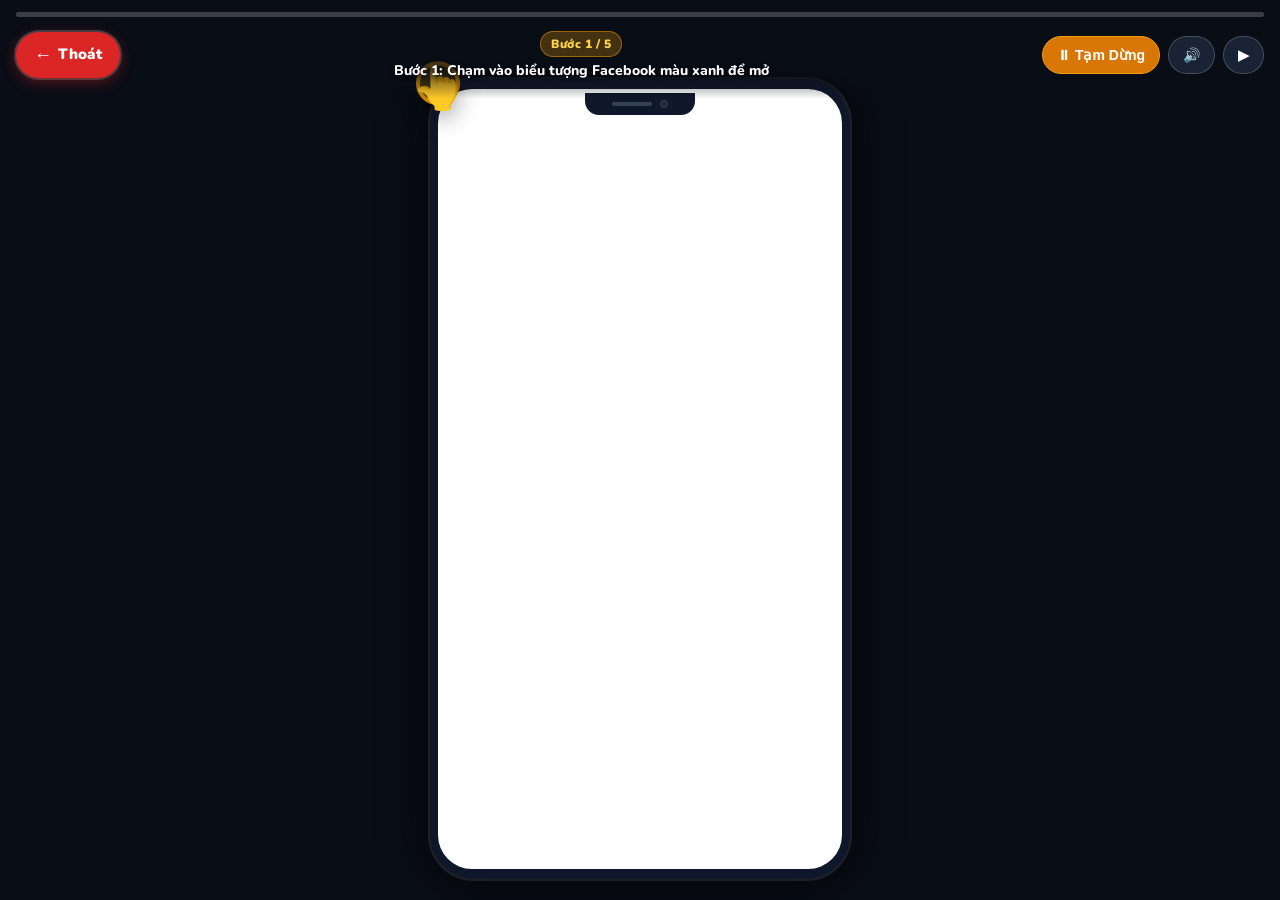
==== commit 64013302: "commit" ====
--- a/facebook.html
+++ b/facebook.html
@@ -13,34 +13,39 @@
 
 <div class="sim-theater-container">
 
-  <!-- TOP FLOATING CONTROLLER BAR -->
-  <div class="sim-top-bar" style="border-bottom-color: rgba(24, 119, 242, 0.4);">
-    <div class="sim-top-left">
-      <button class="sim-ctrl-btn btn-exit-home" onclick="sim.exit()" title="Thoát ra Trang Chủ">
-        <span>✕</span> <span>Thoát</span>
-      </button>
-      <button class="sim-ctrl-btn btn-pause-toggle" id="sim-btn-play" onclick="sim.togglePlay()">
-        <span>⏸</span> <span>Tạm Dừng</span>
-      </button>
+  <!-- TOP FLOATING BAR (STORIES / THEATER STYLE) -->
+  <div class="sim-top-bar">
+    <!-- Progress Bar at very top -->
+    <div class="sim-story-progress-bar">
+      <div class="sim-story-progress-fill" id="sim-top-progress-fill"></div>
     </div>
 
-    <div class="sim-top-title-box">
-      <span class="sim-step-tag" id="sim-badge" style="background:#1877f2; color:white;">Bước 1 / 5</span>
-      <div class="sim-step-text" id="sim-title">Bước 1: Chạm vào biểu tượng Facebook màu xanh để mở</div>
-    </div>
-
-    <div style="display:flex; gap:6px;">
-      <button class="sim-ctrl-btn btn-voice-replay" onclick="sim.replayVoice()" title="Nghe lại lời hướng dẫn">
-        <span>🔊</span> <span>Nghe Lại</span>
-      </button>
-      <button class="sim-ctrl-btn btn-voice-replay" onclick="sim.next()" title="Sang bước tiếp theo">
-        <span>Tiếp ▶</span>
-      </button>
-    </div>
-
-    <!-- Countdown Progress Fill -->
-    <div class="sim-top-progress-track">
-      <div class="sim-top-progress-fill" id="sim-top-progress-fill"></div>
+    <!-- Main Controls Row -->
+    <div class="sim-controls-row">
+      <!-- 100% Reliable Exit Link -->
+      <a href="index.html" class="sim-btn-exit" onclick="if(window.Voice)Voice.stop();" title="Thoát về Trang Chủ">
+        <span class="icon">←</span>
+        <span>Thoát</span>
+      </a>
+
+      <!-- Step Title & Badge -->
+      <div class="sim-title-pill">
+        <span class="sim-badge-tag" id="sim-badge">Bước 1 / 5</span>
+        <div class="sim-step-caption" id="sim-title">Bước 1: Chạm vào biểu tượng Facebook màu xanh để mở</div>
+      </div>
+
+      <!-- Right Actions -->
+      <div class="sim-actions-group">
+        <button class="sim-act-btn sim-btn-pause" id="sim-btn-play" onclick="sim.togglePlay()">
+          <span>⏸ Tạm Dừng</span>
+        </button>
+        <button class="sim-act-btn" onclick="sim.replayVoice()" title="Nghe lại lời hướng dẫn">
+          <span>🔊</span>
+        </button>
+        <button class="sim-act-btn" onclick="sim.next()" title="Sang bước tiếp theo">
+          <span>▶</span>
+        </button>
+      </div>
     </div>
   </div>
 
@@ -250,8 +255,8 @@
             '<div class="fb-avatar">👵</div>' +
             '<div style="background:#e7f0fd; border:2px solid #1877f2; padding:10px 14px; border-radius:18px; flex:1;">' +
               '<strong style="color:#1877f2">Bà Nội (Bạn)</strong>' +
-              '<p style="margin:4px 0 0; font-size:14px; font-weight:700; color:#1e293b;">Bà mong các cháu về lắm! Đi đường cẩn thận nhé con ❤️</p>' +
-            '</div>' +
+              '<p style="margin:4px 0 0; font-size:14px; font-weight:700; color:#1e293b;">Bà mong các cháu về lắm! Đi đường cẩn thận nhé con ❤️</p>
+            </div>' +
           '</div>' +
         '</div>' +
         '<div style="padding:10px 14px; background:#fff; border-top:1px solid #e4e6eb; display:flex; gap:8px;">' +
--- a/css/app-simulation.css
+++ b/css/app-simulation.css
@@ -1,6 +1,6 @@
 ﻿/* =========================================================
    APP-SIMULATION.CSS - IMMERSIVE FULLSCREEN SIMULATION MODE
-   Zero distraction, 100% focused on Phone Simulation
+   Floating Glassmorphism Controls - Optimized for Mobile
    ========================================================= */
 
 /* Reset body for fullscreen theater experience */
@@ -14,9 +14,9 @@
   font-family: 'Nunito', -apple-system, BlinkMacSystemFont, 'Segoe UI', Roboto, sans-serif;
   display: flex;
   flex-direction: column;
-}
-
-/* Fullscreen Theater Container */
+  user-select: none;
+}
+
 .sim-theater-container {
   display: flex;
   flex-direction: column;
@@ -30,106 +30,135 @@
   box-sizing: border-box;
 }
 
-/* ===== TOP FLOATING CONTROL BAR (SENIOR-FRIENDLY) ===== */
+/* ===== TOP FLOATING OVERLAY BAR (STORIES / THEATER STYLE) ===== */
 .sim-top-bar {
+  position: absolute;
+  top: 0;
+  left: 0;
+  right: 0;
+  padding: 12px 16px 16px;
+  background: linear-gradient(180deg, rgba(9, 13, 22, 0.95) 0%, rgba(9, 13, 22, 0.7) 70%, transparent 100%);
+  z-index: 500;
+  display: flex;
+  flex-direction: column;
+  gap: 10px;
+  box-sizing: border-box;
+}
+
+/* Stories Style Progress Bar at the very top */
+.sim-story-progress-bar {
+  width: 100%;
+  height: 5px;
+  background: rgba(255, 255, 255, 0.2);
+  border-radius: 10px;
+  overflow: hidden;
+  position: relative;
+}
+.sim-story-progress-fill {
+  height: 100%;
+  width: 0%;
+  background: linear-gradient(90deg, #10b981, #3b82f6, #f59e0b);
+  border-radius: 10px;
+  transition: width 0.04s linear;
+}
+
+/* Main Controls Row in Top Bar */
+.sim-controls-row {
   display: flex;
   align-items: center;
   justify-content: space-between;
-  padding: 10px 16px;
-  background: rgba(15, 23, 42, 0.95);
-  border-bottom: 2px solid rgba(255, 255, 255, 0.1);
-  backdrop-filter: blur(10px);
-  z-index: 500;
+  gap: 10px;
+}
+
+/* Left: Big Red Floating Exit Button */
+.sim-btn-exit {
+  background: #dc2626;
+  color: #ffffff !important;
+  text-decoration: none;
+  font-size: 15px;
+  font-weight: 900;
+  padding: 10px 18px;
+  border-radius: 50px;
+  display: inline-flex;
+  align-items: center;
+  gap: 6px;
+  box-shadow: 0 4px 15px rgba(220, 38, 38, 0.4), 0 0 0 2px rgba(255, 255, 255, 0.2);
+  cursor: pointer;
+  border: none;
+  transition: transform 0.15s ease, background 0.2s ease;
   flex-shrink: 0;
-  gap: 10px;
-}
-
-.sim-top-left {
-  display: flex;
-  align-items: center;
-  gap: 8px;
-}
-
-.sim-top-title-box {
+  z-index: 550;
+}
+.sim-btn-exit:hover, .sim-btn-exit:active {
+  background: #b91c1c;
+  transform: scale(0.96);
+  color: #fff !important;
+}
+.sim-btn-exit span.icon { font-size: 18px; line-height: 1; }
+
+/* Center: Step Indicator Pill */
+.sim-title-pill {
   flex: 1;
   text-align: center;
-  padding: 0 8px;
-}
-
-.sim-step-tag {
-  background: #f59e0b;
-  color: #000;
-  font-size: 13px;
+  padding: 0 6px;
+  min-width: 0;
+}
+.sim-badge-tag {
+  background: rgba(245, 158, 11, 0.25);
+  color: #fcd34d;
+  border: 1px solid rgba(245, 158, 11, 0.5);
+  font-size: 12px;
   font-weight: 900;
-  padding: 3px 10px;
+  padding: 2px 10px;
   border-radius: 20px;
   display: inline-block;
   margin-bottom: 2px;
-}
-
-.sim-step-text {
-  color: #fff;
-  font-size: 15px;
+  letter-spacing: 0.5px;
+}
+.sim-step-caption {
+  color: #ffffff;
+  font-size: 14px;
   font-weight: 800;
   white-space: nowrap;
   overflow: hidden;
   text-overflow: ellipsis;
-  max-width: 500px;
-  margin: 0 auto;
-}
-
-/* Progress bar inside top bar */
-.sim-top-progress-track {
-  position: absolute;
-  bottom: 0;
-  left: 0;
-  right: 0;
-  height: 4px;
-  background: rgba(255, 255, 255, 0.15);
-}
-.sim-top-progress-fill {
-  height: 100%;
-  width: 0%;
-  background: linear-gradient(90deg, #10b981, #3b82f6, #f59e0b);
-  transition: width 0.05s linear;
-}
-
-/* Buttons in top bar */
-.sim-ctrl-btn {
-  padding: 8px 16px;
+  text-shadow: 0 2px 4px rgba(0, 0, 0, 0.8);
+}
+
+/* Right Actions Group */
+.sim-actions-group {
+  display: flex;
+  align-items: center;
+  gap: 8px;
+  flex-shrink: 0;
+}
+
+.sim-act-btn {
+  background: rgba(30, 41, 59, 0.85);
+  color: #ffffff;
+  border: 1.5px solid rgba(255, 255, 255, 0.2);
+  padding: 10px 14px;
   border-radius: 50px;
   font-size: 14px;
   font-weight: 800;
   cursor: pointer;
-  border: 2px solid transparent;
-  display: flex;
-  align-items: center;
-  gap: 6px;
+  display: inline-flex;
+  align-items: center;
+  gap: 5px;
+  backdrop-filter: blur(8px);
+  transition: all 0.2s ease;
   white-space: nowrap;
-  transition: all 0.2s;
-}
-
-.btn-pause-toggle {
-  background: #f59e0b;
-  color: #000;
-}
-.btn-pause-toggle:hover { background: #d97706; }
-
-.btn-exit-home {
-  background: rgba(239, 68, 68, 0.2);
-  color: #fca5a5;
-  border-color: rgba(239, 68, 68, 0.4);
-}
-.btn-exit-home:hover {
-  background: #ef4444;
-  color: #fff;
-}
-
-.btn-voice-replay {
-  background: rgba(255, 255, 255, 0.15);
-  color: #fff;
-}
-.btn-voice-replay:hover { background: rgba(255, 255, 255, 0.25); }
+}
+.sim-act-btn:hover, .sim-act-btn:active {
+  background: rgba(51, 65, 85, 0.95);
+  transform: scale(0.96);
+}
+.sim-btn-pause {
+  background: #d97706;
+  border-color: #f59e0b;
+  color: #ffffff;
+}
+.sim-btn-pause:hover { background: #b45309; }
 
 /* ===== MAXIMIZED STAGE & PHONE ===== */
 .sim-theater-stage {
@@ -137,20 +166,22 @@
   display: flex;
   align-items: center;
   justify-content: center;
-  padding: 8px 12px;
+  padding: 70px 12px 12px;
   overflow: hidden;
   box-sizing: border-box;
+  width: 100%;
+  height: 100%;
 }
 
 .sim-phone {
   width: 420px;
-  height: calc(100vh - 85px);
-  max-height: 820px;
+  height: 100%;
+  max-height: 800px;
   max-width: 100%;
   background: #0f172a;
-  border-radius: 46px;
+  border-radius: 44px;
   padding: 10px 8px;
-  box-shadow: 0 0 50px rgba(0,0,0,0.8), 0 0 0 2px rgba(255,255,255,0.15);
+  box-shadow: 0 0 50px rgba(0, 0, 0, 0.8), 0 0 0 2px rgba(255, 255, 255, 0.15);
   position: relative;
   user-select: none;
   display: flex;
@@ -179,7 +210,7 @@
 .sim-screen {
   width: 100%;
   height: 100%;
-  border-radius: 36px;
+  border-radius: 34px;
   overflow: hidden;
   position: relative;
   background: #fff;
@@ -294,7 +325,6 @@
   border: 2px solid white;
 }
 
-/* Tabs */
 .fb-nav-tabs {
   background: #fff;
   display: flex;
@@ -322,7 +352,6 @@
   border-radius: 3px 3px 0 0;
 }
 
-/* Feed Content */
 .fb-feed {
   flex: 1;
   overflow-y: auto;
@@ -360,7 +389,6 @@
 }
 .fb-photo-icon { color: #45bd62; font-size: 22px; cursor: pointer; }
 
-/* Feed Post */
 .fb-post-card {
   background: #fff;
   margin-bottom: 8px;
@@ -811,41 +839,46 @@
 .yt-nav-item span:first-child { font-size: 18px; }
 
 /* =========================================================
-   MOBILE RESPONSIVE (FULLSCREEN ON MOBILE SCREENS)
+   MOBILE RESPONSIVE (PERFECT PHONE FIT & CLEAN BUTTONS)
    ========================================================= */
 @media (max-width: 640px) {
   .sim-top-bar {
-    padding: 8px 10px;
-    gap: 6px;
+    padding: 8px 10px 12px;
+    gap: 8px;
   }
-  .sim-ctrl-btn {
-    padding: 6px 10px;
+  .sim-btn-exit {
+    padding: 8px 14px;
+    font-size: 14px;
+  }
+  .sim-act-btn {
+    padding: 8px 12px;
+    font-size: 13px;
+  }
+  .sim-badge-tag {
+    font-size: 11px;
+    padding: 1px 8px;
+  }
+  .sim-step-caption {
     font-size: 12px;
   }
-  .sim-step-tag {
-    font-size: 11px;
-    padding: 2px 8px;
-  }
-  .sim-step-text {
-    font-size: 13px;
-  }
   .sim-theater-stage {
-    padding: 4px;
+    padding: 60px 4px 4px;
   }
   .sim-phone {
     width: 100%;
     height: 100%;
     max-height: none;
-    border-radius: 24px;
-    padding: 4px;
+    border-radius: 20px;
+    padding: 2px;
     box-shadow: none;
+    border: none;
   }
   .sim-notch {
-    top: 6px;
-    width: 80px;
-    height: 16px;
+    top: 4px;
+    width: 70px;
+    height: 14px;
   }
   .sim-screen {
-    border-radius: 20px;
+    border-radius: 18px;
   }
 }
